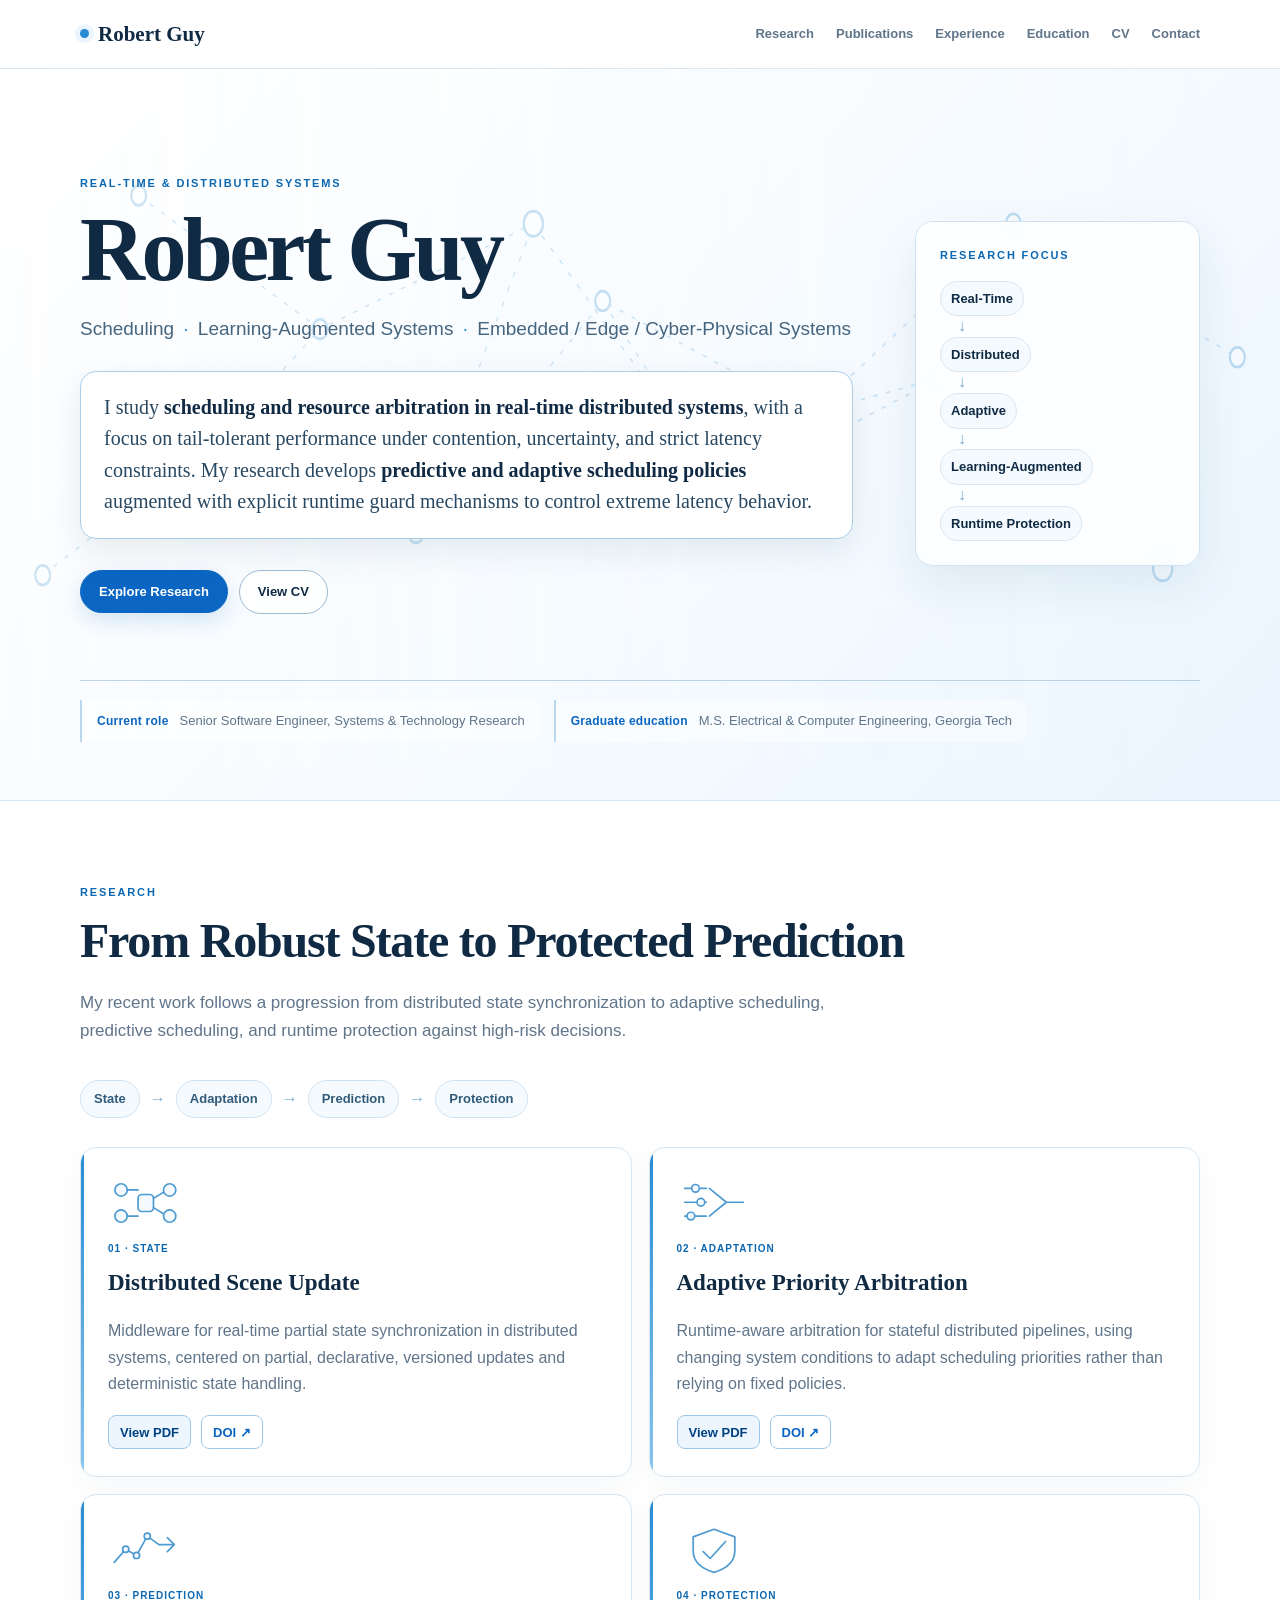
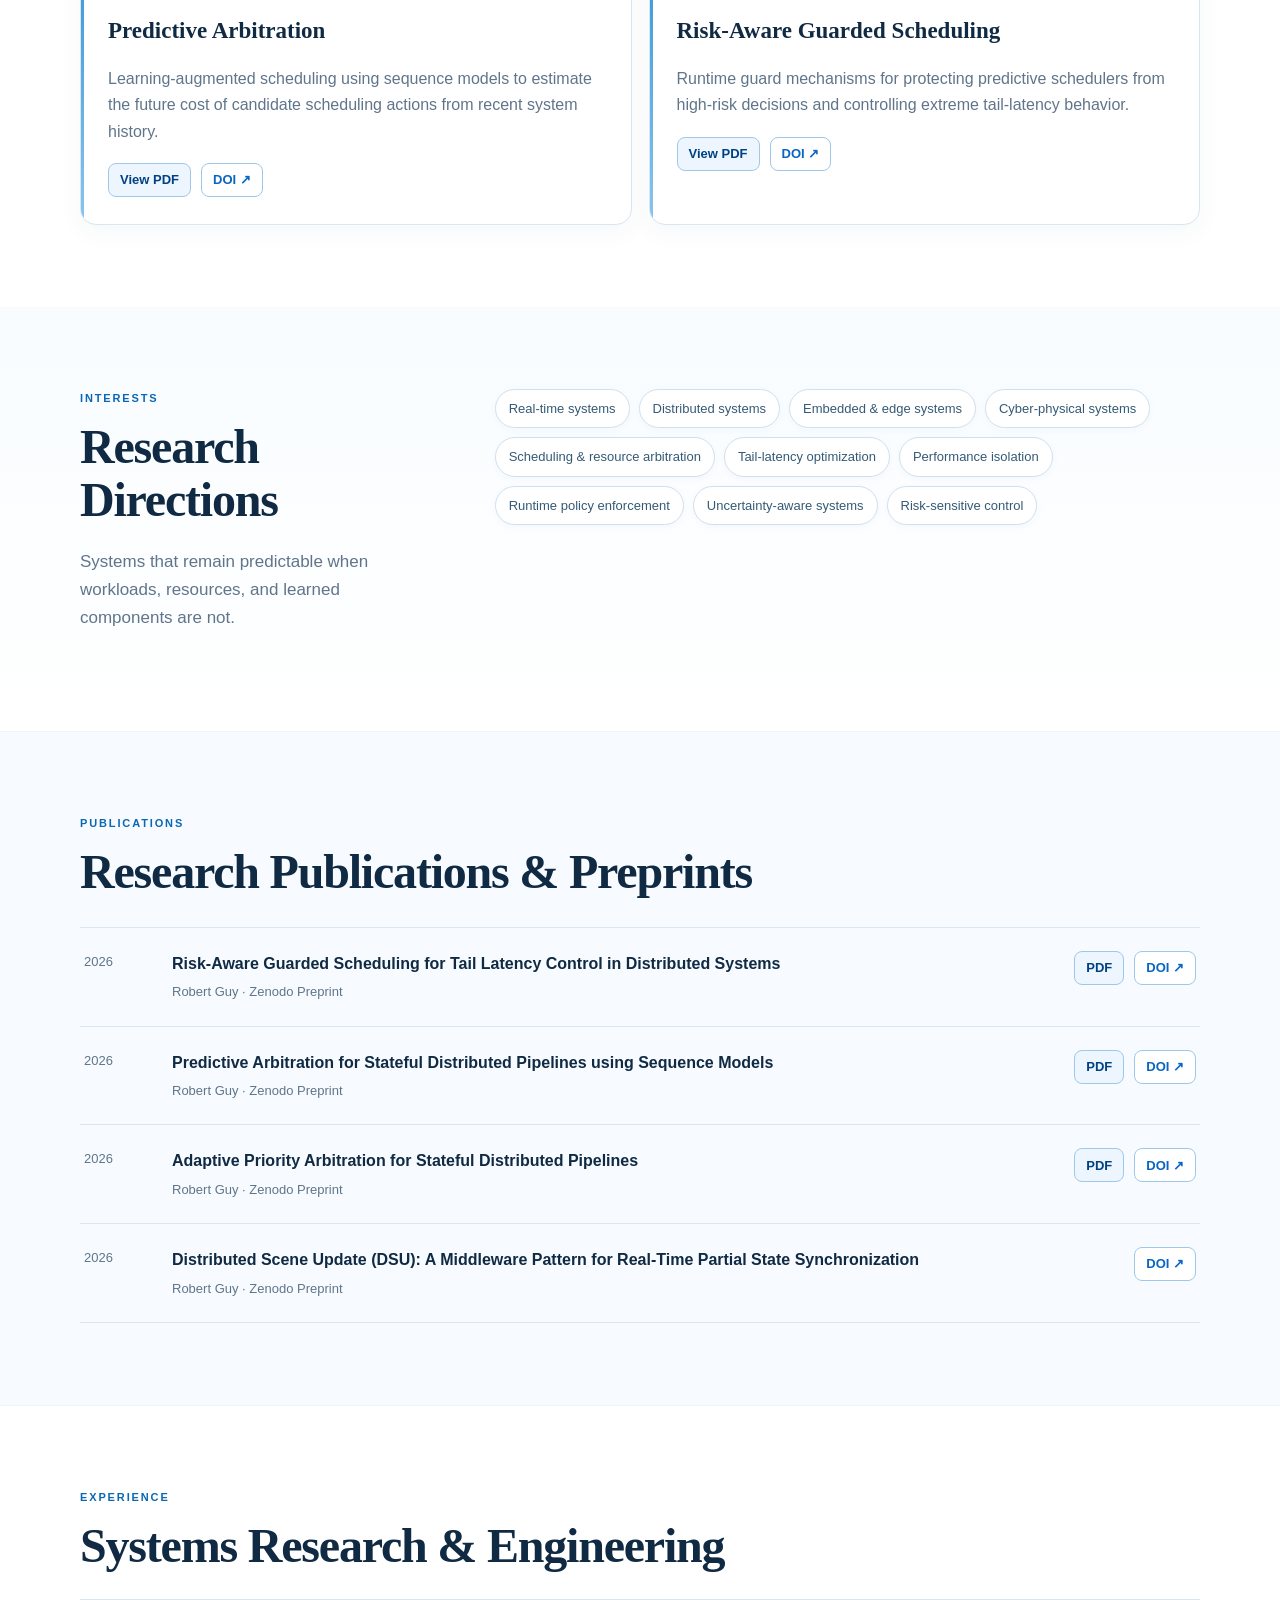
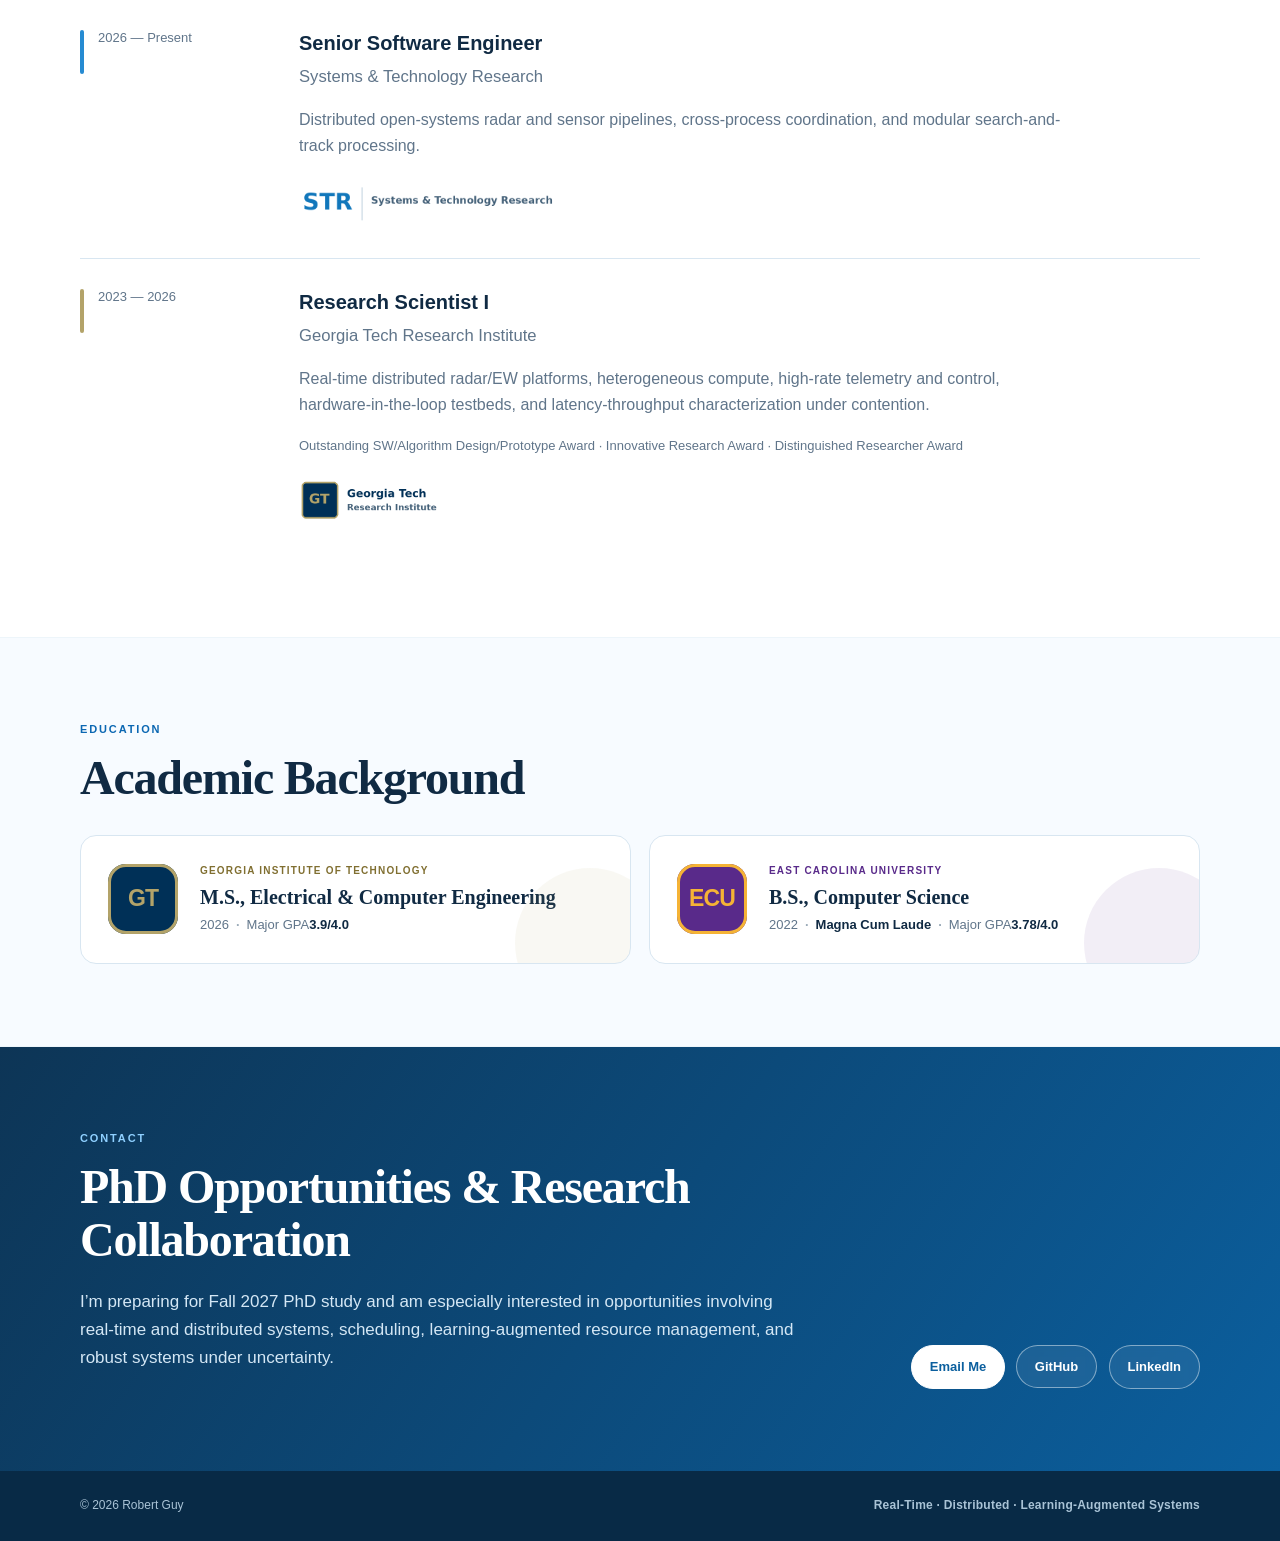
==== index.html @ f001523b "Portability changes." ====
<!DOCTYPE html>

<html lang="en">
<head>
<meta charset="utf-8"/>
<meta content="width=device-width, initial-scale=1" name="viewport"/>
<meta content="Robert Guy — research in real-time and distributed systems, scheduling, learning-augmented systems, and tail-latency control." name="description"/>
<meta content="#0b4f8a" name="theme-color"/>
<title>Robert Guy | Real-Time &amp; Distributed Systems</title>
<link href="styles.css?v=5" rel="stylesheet"/>
</head>
<body>
<header class="site-header">
<div class="wrap nav">
<a class="brand" href="#top"><span class="brand-dot"></span>Robert Guy</a>
<nav aria-label="Primary navigation">
<a href="#research">Research</a><a href="#publications">Publications</a><a href="#experience">Experience</a><a href="#education">Education</a><a href="Robert_Guy_CV.pdf">CV</a><a href="#contact">Contact</a>
</nav>
</div>
</header>
<main id="top">
<section class="hero-shell">
<div aria-hidden="true" class="hero-pattern">
<svg preserveaspectratio="none" viewbox="0 0 1200 520">
<g class="net-lines"><path d="M40 360 L210 260 L390 330 L565 165 L760 245 L950 110 L1160 205"></path><path d="M130 90 L300 185 L500 110 L680 300 L880 220 L1090 355"></path><path d="M210 260 L300 185 M390 330 L500 110 M565 165 L680 300 M760 245 L880 220 M950 110 L1090 355"></path></g>
<g class="net-nodes"><circle cx="40" cy="360" r="7"></circle><circle cx="130" cy="90" r="7"></circle><circle cx="210" cy="260" r="9"></circle><circle cx="300" cy="185" r="7"></circle><circle cx="390" cy="330" r="7"></circle><circle cx="500" cy="110" r="9"></circle><circle cx="565" cy="165" r="7"></circle><circle cx="680" cy="300" r="9"></circle><circle cx="760" cy="245" r="7"></circle><circle cx="880" cy="220" r="9"></circle><circle cx="950" cy="110" r="7"></circle><circle cx="1090" cy="355" r="9"></circle><circle cx="1160" cy="205" r="7"></circle></g>
</svg>
</div>
<section class="hero wrap">
<div class="hero-copy">
<p class="eyebrow">REAL-TIME &amp; DISTRIBUTED SYSTEMS</p>
<h1>Robert Guy</h1>
<p class="subtitle">Scheduling <i>·</i> Learning-Augmented Systems <i>·</i> Embedded / Edge / Cyber-Physical Systems</p>
<div class="hero-text-panel"><p class="lede">I study <strong>scheduling and resource arbitration in real-time distributed systems</strong>, with a focus on tail-tolerant performance under contention, uncertainty, and strict latency constraints. My research develops <strong>predictive and adaptive scheduling policies</strong> augmented with explicit runtime guard mechanisms to control extreme latency behavior.</p></div>
<div class="actions"><a class="button primary" href="#research">Explore Research</a><a class="button ghost" href="Robert_Guy_CV.pdf">View CV</a></div>
</div>
<aside aria-label="Research focus" class="focus-card">
<p class="mini-label">RESEARCH FOCUS</p>
<div class="focus-flow"><span>Real-Time</span><b>↓</b><span>Distributed</span><b>↓</b><span>Adaptive</span><b>↓</b><span>Learning-Augmented</span><b>↓</b><span>Runtime Protection</span></div>
</aside>
<div class="meta"><div class="meta-item"><span><b>Current role</b>Senior Software Engineer, Systems &amp; Technology Research</span></div><div class="meta-item"><span><b>Graduate education</b>M.S. Electrical &amp; Computer Engineering, Georgia Tech</span></div></div>
</section>
</section>
<section class="section research-section" id="research"><div class="wrap">
<p class="eyebrow">RESEARCH</p><h2>From Robust State to Protected Prediction</h2>
<p class="section-intro">My recent work follows a progression from distributed state synchronization to adaptive scheduling, predictive scheduling, and runtime protection against high-risk decisions.</p>
<div aria-label="Research trajectory" class="trajectory"><span tabindex="0" title="Robust distributed state synchronization">State</span><b>→</b><span tabindex="0" title="Runtime priorities respond to changing system conditions">Adaptation</span><b>→</b><span tabindex="0" title="Sequence models estimate future scheduling cost">Prediction</span><b>→</b><span tabindex="0" title="Runtime guards limit high-risk tail-latency failures">Protection</span></div>
<div class="grid research-grid">
<article class="card">
<div aria-hidden="true" class="research-icon"><svg viewbox="0 0 96 72"><circle cx="17" cy="19" r="8"></circle><circle cx="17" cy="53" r="8"></circle><rect height="22" rx="5" width="20" x="39" y="25"></rect><circle cx="80" cy="19" r="8"></circle><circle cx="80" cy="53" r="8"></circle><path d="M25 19h14M25 53h14M59 30l13-8M59 42l13 8"></path></svg></div>
<div class="num">01 · STATE</div><h3>Distributed Scene Update</h3><p>Middleware for real-time partial state synchronization in distributed systems, centered on partial, declarative, versioned updates and deterministic state handling.</p><div class="paper-links"><a class="paper-local" href="papers/Distributed_Scene_Update.pdf">View PDF</a><a href="https://doi.org/10.5281/zenodo.19010080">DOI ↗</a></div>
</article>
<article class="card">
<div aria-hidden="true" class="research-icon"><svg viewbox="0 0 96 72"><path d="M10 17h28M10 35h28M10 53h28"></path><circle cx="24" cy="17" r="5"></circle><circle cx="31" cy="35" r="5"></circle><circle cx="18" cy="53" r="5"></circle><path d="M42 17l22 18-22 18M64 35h22"></path></svg></div>
<div class="num">02 · ADAPTATION</div><h3>Adaptive Priority Arbitration</h3><p>Runtime-aware arbitration for stateful distributed pipelines, using changing system conditions to adapt scheduling priorities rather than relying on fixed policies.</p><div class="paper-links"><a class="paper-local" href="papers/Adaptive_Priority_Arbitration.pdf">View PDF</a><a href="https://doi.org/10.5281/zenodo.19026183">DOI ↗</a></div>
</article>
<article class="card">
<div aria-hidden="true" class="research-icon"><svg viewbox="0 0 96 72"><path d="M8 52l15-17 14 8 14-25 15 11"></path><circle cx="23" cy="35" r="4"></circle><circle cx="37" cy="43" r="4"></circle><circle cx="51" cy="18" r="4"></circle><path d="M67 29h18M77 20l9 9-9 9"></path></svg></div>
<div class="num">03 · PREDICTION</div><h3>Predictive Arbitration</h3><p>Learning-augmented scheduling using sequence models to estimate the future cost of candidate scheduling actions from recent system history.</p><div class="paper-links"><a class="paper-local" href="papers/Predictive_Arbitration.pdf">View PDF</a><a href="https://doi.org/10.5281/zenodo.19229146">DOI ↗</a></div>
</article>
<article class="card">
<div aria-hidden="true" class="research-icon"><svg viewbox="0 0 96 72"><path d="M48 9l27 10v18c0 15-10 23-27 28-17-5-27-13-27-28V19z"></path><path d="M34 38l9 9 20-22"></path></svg></div>
<div class="num">04 · PROTECTION</div><h3>Risk-Aware Guarded Scheduling</h3><p>Runtime guard mechanisms for protecting predictive schedulers from high-risk decisions and controlling extreme tail-latency behavior.</p><div class="paper-links"><a class="paper-local" href="papers/Risk_Aware_Guarded_Scheduling.pdf">View PDF</a><a href="https://doi.org/10.5281/zenodo.20030902">DOI ↗</a></div>
</article>
</div>
</div></section>
<section class="section interests"><div class="wrap split">
<div><p class="eyebrow">INTERESTS</p><h2>Research Directions</h2><p class="section-note">Systems that remain predictable when workloads, resources, and learned components are not.</p></div>
<div class="chips"><span tabindex="0" title="Timing-aware systems with explicit latency and deadline constraints">Real-time systems</span><span tabindex="0" title="Coordinated computation across networked components">Distributed systems</span><span tabindex="0" title="Computation close to sensors, devices, and constrained platforms">Embedded &amp; edge systems</span><span tabindex="0" title="Software interacting with sensing, control, and physical processes">Cyber-physical systems</span><span tabindex="0" title="Choosing what work runs, when, and with which resources">Scheduling &amp; resource arbitration</span><span tabindex="0" title="Controlling extreme latency, not only average performance">Tail-latency optimization</span><span tabindex="0" title="Protecting critical work when resources are contended">Performance isolation</span><span tabindex="0" title="Explicit runtime mechanisms that constrain policy behavior">Runtime policy enforcement</span><span tabindex="0" title="Scheduling that accounts for imperfect predictions and changing conditions">Uncertainty-aware systems</span><span tabindex="0" title="Decision-making that explicitly accounts for costly failure modes">Risk-sensitive control</span></div>
</div></section>
<section class="section publications-section" id="publications"><div class="wrap">
<p class="eyebrow">PUBLICATIONS</p><h2>Research Publications &amp; Preprints</h2>
<div class="pubs">
<div class="pub"><span>2026</span><div><strong>Risk-Aware Guarded Scheduling for Tail Latency Control in Distributed Systems</strong><p>Robert Guy · Zenodo Preprint</p></div><div class="pub-links"><a class="paper-local" href="papers/Risk_Aware_Guarded_Scheduling.pdf">PDF</a><a href="https://doi.org/10.5281/zenodo.20030902">DOI ↗</a></div></div>
<div class="pub"><span>2026</span><div><strong>Predictive Arbitration for Stateful Distributed Pipelines using Sequence Models</strong><p>Robert Guy · Zenodo Preprint</p></div><div class="pub-links"><a class="paper-local" href="papers/Predictive_Arbitration.pdf">PDF</a><a href="https://doi.org/10.5281/zenodo.19229146">DOI ↗</a></div></div>
<div class="pub"><span>2026</span><div><strong>Adaptive Priority Arbitration for Stateful Distributed Pipelines</strong><p>Robert Guy · Zenodo Preprint</p></div><div class="pub-links"><a class="paper-local" href="papers/Adaptive_Priority_Arbitration.pdf">PDF</a><a href="https://doi.org/10.5281/zenodo.19026183">DOI ↗</a></div></div>
<div class="pub"><span>2026</span><div><strong>Distributed Scene Update (DSU): A Middleware Pattern for Real-Time Partial State Synchronization</strong><p>Robert Guy · Zenodo Preprint</p></div><div class="pub-links"><a href="https://doi.org/10.5281/zenodo.19010080">DOI ↗</a></div></div>
</div></div></section>
<section class="section experience-section" id="experience"><div class="wrap">
<p class="eyebrow">EXPERIENCE</p><h2>Systems Research &amp; Engineering</h2>
<div class="timeline">
<article><div class="when">2026 — Present</div><div><h3>Senior Software Engineer <small>Systems &amp; Technology Research</small></h3><p>Distributed open-systems radar and sensor pipelines, cross-process coordination, and modular search-and-track processing.</p><div class="company-logo"><img src="assets/str-mark.png" alt="STR — Systems &amp; Technology Research"/></div></div></article>
<article class="gt-line"><div class="when">2023 — 2026</div><div><h3>Research Scientist I <small>Georgia Tech Research Institute</small></h3><p>Real-time distributed radar/EW platforms, heterogeneous compute, high-rate telemetry and control, hardware-in-the-loop testbeds, and latency-throughput characterization under contention.</p><p class="awards">Outstanding SW/Algorithm Design/Prototype Award · Innovative Research Award · Distinguished Researcher Award</p><div class="company-logo"><img src="assets/gtri-mark.png" alt="Georgia Tech Research Institute"/></div></div></article>
</div></div></section>
<section class="section education-section" id="education"><div class="wrap">
<p class="eyebrow">EDUCATION</p><h2>Academic Background</h2>
<div class="education-cards">
<article class="school-card gt"><div aria-hidden="true" class="school-mark">GT</div><div><p class="school-kicker">GEORGIA INSTITUTE OF TECHNOLOGY</p><h3>M.S., Electrical &amp; Computer Engineering</h3><div class="school-meta"><span>2026</span><span>Major GPA <strong>3.9/4.0</strong></span></div></div></article>
<article class="school-card ecu"><div aria-hidden="true" class="school-mark">ECU</div><div><p class="school-kicker">EAST CAROLINA UNIVERSITY</p><h3>B.S., Computer Science</h3><div class="school-meta"><span>2022</span><span><strong>Magna Cum Laude</strong></span><span>Major GPA <strong>3.78/4.0</strong></span></div></div></article>
</div>
</div></section>
<section class="section contact" id="contact"><div class="wrap contact-inner"><div><p class="eyebrow">CONTACT</p><h2>PhD Opportunities &amp; Research Collaboration</h2><p>I’m preparing for Fall 2027 PhD study and am especially interested in opportunities involving real-time and distributed systems, scheduling, learning-augmented resource management, and robust systems under uncertainty.</p></div><div class="actions"><a class="button primary" href="mailto:rob.guy96@gmail.com">Email Me</a><a class="button ghost" href="https://github.com/guyr18">GitHub</a><a class="button ghost" href="https://www.linkedin.com/in/guyr18">LinkedIn</a></div></div></section>
</main>
<footer><div class="wrap footer-inner"><span>© 2026 Robert Guy</span><span>Real-Time · Distributed · Learning-Augmented Systems</span></div></footer>
</body></html>
---- styles.css ----
:root{
  --navy:#102a43;--blue:#0b67b2;--blue2:#268bd2;--sky:#eaf5ff;--sky2:#f5faff;--ink:#17324d;--muted:#60758a;--line:#d8e6f1;--paper:#fff;--wash:#f7fbff;--gt:#b3a369;--gt-navy:#003057;--ecu:#592a8a;--ecu-gold:#f5b335;--max:1120px;
}
*{box-sizing:border-box}html{scroll-behavior:smooth}body{margin:0;font-family:Inter,ui-sans-serif,-apple-system,BlinkMacSystemFont,"Segoe UI",sans-serif;color:var(--ink);background:var(--paper);line-height:1.65}.wrap{width:min(calc(100% - 42px),var(--max));margin:auto}a{transition:.18s ease}.site-header{position:sticky;top:0;z-index:20;background:rgba(255,255,255,.9);border-bottom:1px solid rgba(216,230,241,.9);backdrop-filter:blur(14px)}.nav{min-height:68px;display:flex;align-items:center;justify-content:space-between;gap:24px}.brand{display:flex;align-items:center;gap:9px;font-family:Georgia,serif;font-size:21px;font-weight:700;color:var(--navy);text-decoration:none}.brand-dot{width:9px;height:9px;border-radius:50%;background:var(--blue2);box-shadow:0 0 0 5px var(--sky)}.nav nav{display:flex;gap:22px;align-items:center}.nav nav a{font-size:13px;font-weight:650;color:var(--muted);text-decoration:none}.nav nav a:hover{color:var(--blue)}
.hero-shell{position:relative;overflow:hidden;background:linear-gradient(135deg,#fff 0%,#f6fbff 54%,#eaf5ff 100%);border-bottom:1px solid var(--line)}.hero-pattern{position:absolute;inset:0;pointer-events:none;opacity:.62}.hero-pattern svg{width:100%;height:100%}.net-lines path{fill:none;stroke:#86bee8;stroke-width:1.2;stroke-dasharray:4 8}.net-nodes circle{fill:#fff;stroke:#70b0df;stroke-width:2}.hero{position:relative;display:grid;grid-template-columns:minmax(0,1fr) 285px;gap:62px;padding:105px 0 58px}.hero-copy{position:relative;z-index:2}.eyebrow,.mini-label{font-size:11px;letter-spacing:.17em;font-weight:850;color:var(--blue);margin:0 0 14px}.hero h1{font-family:Georgia,serif;font-size:clamp(58px,8vw,90px);line-height:.98;margin:0 0 19px;letter-spacing:-.04em;color:var(--navy)}.subtitle{font-size:19px;color:#46657f;margin:0 0 26px;font-weight:520}.subtitle i{font-style:normal;color:var(--blue2);padding:0 4px}.lede{font-family:Georgia,serif;font-size:21px;line-height:1.58;max-width:790px;margin:0;color:#284862}.actions{display:flex;gap:11px;flex-wrap:wrap;margin-top:31px}.button{display:inline-flex;align-items:center;justify-content:center;border:1px solid #9cb9d0;padding:10px 18px;border-radius:999px;text-decoration:none;color:var(--navy);font-weight:750;font-size:13px;background:rgba(255,255,255,.78)}.button:hover{transform:translateY(-1px);border-color:var(--blue);color:var(--blue)}.button.primary{background:var(--blue);border-color:var(--blue);color:#fff;box-shadow:0 8px 22px rgba(11,103,178,.16)}.button.primary:hover{background:#095a9b;color:#fff}.button.ghost{backdrop-filter:blur(5px)}.focus-card{align-self:center;background:rgba(255,255,255,.82);border:1px solid #cfe2f1;border-radius:18px;padding:24px;box-shadow:0 18px 50px rgba(25,76,112,.09);backdrop-filter:blur(8px)}.focus-card .mini-label{margin-bottom:16px}.focus-flow{display:flex;flex-direction:column;align-items:flex-start}.focus-flow span{font-size:13px;font-weight:760;color:var(--navy);background:var(--sky2);border:1px solid var(--line);border-radius:999px;padding:6px 10px}.focus-flow b{font-weight:400;color:#6da8d4;margin:0 0 0 18px;line-height:1.3}.meta{grid-column:1/-1;border-top:1px solid rgba(156,185,208,.6);margin-top:5px;padding-top:19px;display:flex;gap:32px;flex-wrap:wrap;color:var(--muted);font-size:13px}.meta b{color:var(--blue);margin-right:5px}
.section{padding:82px 0}.research-section{background:#fff}.publications-section,.education-section{background:var(--wash);border-top:1px solid #edf5fa;border-bottom:1px solid #edf5fa}.interests{background:linear-gradient(180deg,#f8fcff,#fff)}h2{font-family:Georgia,serif;font-size:clamp(34px,5vw,48px);line-height:1.1;margin:0 0 21px;letter-spacing:-.025em;color:var(--navy)}.section-intro,.section-note{max-width:770px;color:var(--muted);font-size:17px}.trajectory{margin:35px 0 29px;display:flex;align-items:center;gap:10px;flex-wrap:wrap;font-weight:800}.trajectory span{padding:7px 13px;background:var(--sky2);border:1px solid #cfe4f3;border-radius:999px;color:#315b7a;font-size:13px}.trajectory b{color:#77abd0}.grid{display:grid;grid-template-columns:repeat(2,1fr);gap:17px}.card{position:relative;overflow:hidden;background:#fff;border:1px solid var(--line);padding:27px;border-radius:16px;box-shadow:0 7px 25px rgba(25,76,112,.045)}.card:before{content:"";position:absolute;left:0;top:0;bottom:0;width:3px;background:linear-gradient(var(--blue2),#89c5ef)}.card:hover{border-color:#b7d5ea;box-shadow:0 12px 30px rgba(25,76,112,.08);transform:translateY(-2px)}.research-icon{width:74px;height:56px;margin-bottom:10px}.research-icon svg{width:100%;height:100%;fill:none;stroke:#4e9bd2;stroke-width:2.2;stroke-linecap:round;stroke-linejoin:round}.research-icon svg circle,.research-icon svg rect{fill:#f4faff}.num{font-size:10px;letter-spacing:.1em;font-weight:850;color:var(--blue)}.card h3{font-family:Georgia,serif;font-size:23px;color:var(--navy);margin:7px 0 9px}.card p{color:var(--muted);margin-bottom:18px}.card a,.pub a{color:var(--blue);font-weight:800;text-decoration:none;font-size:13px}.card a:hover,.pub a:hover{text-decoration:underline}.split{display:grid;grid-template-columns:1fr 2fr;gap:62px}.chips{display:flex;flex-wrap:wrap;gap:9px;align-content:start}.chips span{background:#fff;border:1px solid #cfe1ee;border-radius:999px;padding:8px 13px;font-size:13px;color:#355a75;box-shadow:0 2px 8px rgba(25,76,112,.03)}
.pubs{border-top:1px solid var(--line);margin-top:28px}.pub{display:grid;grid-template-columns:65px 1fr auto;gap:23px;padding:23px 4px;border-bottom:1px solid var(--line);align-items:start}.pub:hover{background:rgba(234,245,255,.55)}.pub>span,.pub p{color:var(--muted);font-size:13px}.pub strong{color:var(--navy)}.pub p{margin:4px 0 0}.timeline{margin-top:26px}.timeline article{position:relative;display:grid;grid-template-columns:170px 1fr;gap:31px;padding:27px 0 27px 18px;border-top:1px solid var(--line)}.timeline article:before{content:"";position:absolute;left:0;top:30px;width:4px;height:44px;border-radius:4px;background:var(--blue2)}.timeline article.gt-line:before{background:var(--gt)}.when{color:var(--muted);font-size:13px}.timeline h3{margin:0;color:var(--navy);font-size:20px}.timeline small{display:block;color:var(--muted);font-weight:500;margin-top:3px}.timeline p{color:var(--muted);max-width:770px}.awards{font-size:13px}
.education-cards{display:grid;grid-template-columns:1fr 1fr;gap:18px;margin-top:30px}.school-card{position:relative;display:flex;align-items:center;gap:22px;padding:27px;background:#fff;border:1px solid var(--line);border-radius:16px;overflow:hidden}.school-card:after{content:"";position:absolute;right:-35px;bottom:-55px;width:150px;height:150px;border-radius:50%;opacity:.08}.school-card.gt:after{background:var(--gt)}.school-card.ecu:after{background:var(--ecu)}.school-mark{position:relative;z-index:1;display:grid;place-items:center;flex:0 0 70px;height:70px;border-radius:18px;font-weight:900;letter-spacing:-.04em;font-size:23px}.gt .school-mark{background:var(--gt-navy);color:var(--gt);box-shadow:inset 0 0 0 3px var(--gt)}.ecu .school-mark{background:var(--ecu);color:var(--ecu-gold);box-shadow:inset 0 0 0 3px var(--ecu-gold)}.school-kicker{font-size:10px;letter-spacing:.12em;font-weight:850;margin:0 0 6px}.gt .school-kicker{color:#806f31}.ecu .school-kicker{color:var(--ecu)}.school-card h3{font-family:Georgia,serif;color:var(--navy);font-size:20px;line-height:1.25;margin:0 0 4px}.school-card span{color:var(--muted);font-size:13px}.school-note{color:#8293a2;font-size:12px;margin:15px 0 0}.contact{background:linear-gradient(125deg,#0d3556,#0b5f9e);color:#fff}.contact-inner{display:grid;grid-template-columns:1fr auto;align-items:end;gap:50px}.contact .eyebrow{color:#8fd0ff}.contact h2{color:#fff}.contact p:not(.eyebrow){font-size:17px;color:#d4e7f5;max-width:720px}.contact .actions{margin:0}.contact .button.ghost{color:#fff;border-color:rgba(255,255,255,.45);background:rgba(255,255,255,.07)}.contact .button.primary{background:#fff;color:#0b5f9e;border-color:#fff;box-shadow:none}.contact .button:hover{transform:translateY(-1px)}footer{background:#082a46;color:#a9c3d6;padding:25px 0;font-size:12px}.footer-inner{display:flex;justify-content:space-between;gap:20px;flex-wrap:wrap}
@media(max-width:900px){.hero{grid-template-columns:1fr}.focus-card{display:none}.education-cards{grid-template-columns:1fr}.contact-inner{grid-template-columns:1fr}.contact .actions{margin-top:4px}}
@media(max-width:760px){.wrap{width:min(calc(100% - 30px),var(--max))}.nav nav a:nth-child(2),.nav nav a:nth-child(3),.nav nav a:nth-child(4){display:none}.nav nav{gap:13px}.hero{padding:76px 0 42px;gap:30px}.hero h1{font-size:55px}.subtitle{font-size:16px}.lede{font-size:18px}.section{padding:62px 0}.grid,.split{grid-template-columns:1fr}.split{gap:24px}.pub{grid-template-columns:1fr;gap:7px}.pub>span{margin-bottom:0}.timeline article{grid-template-columns:1fr;gap:7px;padding-left:15px}.school-card{padding:21px;gap:16px}.school-mark{flex-basis:58px;height:58px;border-radius:14px;font-size:18px}.school-card h3{font-size:18px}.footer-inner{display:block}.footer-inner span{display:block;margin:3px 0}}
@media(prefers-reduced-motion:reduce){html{scroll-behavior:auto}*{transition:none!important}}

/* v3 interaction + readability refinements */
:root{--linkedin:#0a66c2;--linkedin-dark:#004182}
.hero-copy{max-width:820px}.hero-text-panel{position:relative;max-width:820px;padding:20px 23px;border:1px solid rgba(160,199,227,.7);border-radius:16px;background:rgba(255,255,255,.82);box-shadow:0 12px 35px rgba(23,50,77,.07);backdrop-filter:blur(8px)}.hero-text-panel .lede{font-size:20px}.hero-text-panel strong{color:var(--navy);font-weight:800}.hero-pattern{opacity:.42}.hero-pattern:after{content:"";position:absolute;inset:0;background:linear-gradient(90deg,rgba(255,255,255,.22),rgba(255,255,255,.05) 65%,transparent)}
.meta{gap:14px}.meta-item{display:flex;align-items:center;gap:10px;padding:9px 13px;border-left:2px solid #b9d8ee;background:rgba(255,255,255,.42);border-radius:0 10px 10px 0}.meta-item b{display:block;font-size:10px;letter-spacing:.1em;text-transform:uppercase}.meta-icon{display:grid;place-items:center;width:28px;height:28px;border-radius:50%;background:#e7f3fc;color:var(--linkedin);font-size:10px;font-weight:900}.meta-item:hover{background:rgba(255,255,255,.68)}
.trajectory span,.chips span{position:relative;cursor:help;transition:transform .18s ease,background .18s ease,color .18s ease,border-color .18s ease,box-shadow .18s ease}.trajectory span:hover,.trajectory span:focus-visible{background:var(--linkedin);color:#fff;border-color:var(--linkedin);transform:translateY(-2px);box-shadow:0 7px 18px rgba(10,102,194,.2);outline:none}.chips span:hover,.chips span:focus-visible{background:#e9f4ff;border-color:#8ec0e9;color:var(--linkedin-dark);transform:translateY(-2px);box-shadow:0 7px 18px rgba(10,102,194,.09);outline:none}.trajectory span:after,.chips span:after{content:attr(data-tip);position:absolute;left:50%;bottom:calc(100% + 10px);z-index:30;width:max-content;max-width:280px;transform:translate(-50%,6px);padding:8px 10px;border-radius:8px;background:#0d3556;color:#fff;font-size:11px;font-weight:600;line-height:1.35;letter-spacing:0;opacity:0;pointer-events:none;box-shadow:0 8px 24px rgba(8,42,70,.2);transition:.16s ease}.trajectory span:hover:after,.trajectory span:focus-visible:after,.chips span:hover:after,.chips span:focus-visible:after{opacity:1;transform:translate(-50%,0)}
.card,.school-card,.pub,.org-mark,.button{transition:transform .18s ease,box-shadow .18s ease,border-color .18s ease,background .18s ease,color .18s ease}.card:hover{border-color:#8fc2e8;box-shadow:0 15px 34px rgba(10,102,194,.11);transform:translateY(-4px)}.card:hover .research-icon svg{stroke:var(--linkedin)}.card a:hover,.pub a:hover{color:var(--linkedin-dark);text-decoration:none}.card a:hover span{display:inline-block;transform:translateX(3px)}
.org-mark{width:max-content;display:flex;align-items:center;gap:10px;margin-top:15px;padding:9px 12px;border:1px solid var(--line);border-radius:10px;text-decoration:none;background:#fff}.org-mark strong{font-size:18px;letter-spacing:-.04em}.org-mark span{font-size:10px;line-height:1.15;font-weight:700;color:var(--muted)}.org-mark:hover{transform:translateY(-2px);box-shadow:0 8px 20px rgba(23,50,77,.08)}.str-mark strong{color:#1c78b5}.str-mark:hover{border-color:#8ec0e9}.gtri-mark strong{display:grid;place-items:center;width:34px;height:34px;background:#003057;color:#b3a369;border-radius:6px}.gtri-mark span b{color:#003057}.gtri-mark:hover{border-color:#b3a369}
.school-card:hover{transform:translateY(-3px);box-shadow:0 12px 28px rgba(23,50,77,.08)}.school-card.gt:hover{border-color:#c8b86e}.school-card.ecu:hover{border-color:#a987c8}.school-card span strong{color:var(--navy)}
.contact .button{position:relative;overflow:hidden}.contact .button:hover{transform:translateY(-3px);box-shadow:0 9px 22px rgba(0,0,0,.18)}.contact .button.primary:hover{background:#e9f4ff;color:var(--linkedin-dark);border-color:#e9f4ff}.contact .button.ghost:hover{background:#fff;color:var(--linkedin-dark);border-color:#fff}.nav nav a:hover{color:var(--linkedin)}
.button.primary{background:var(--linkedin);border-color:var(--linkedin)}.button.primary:hover{background:var(--linkedin-dark);border-color:var(--linkedin-dark)}
@media(max-width:760px){.hero-text-panel{padding:17px}.hero-text-panel .lede{font-size:17px}.trajectory span:after,.chips span:after{display:none}.meta-item{width:100%}.org-mark{max-width:100%}}

/* v4 polish: title case, clearer affordances, local paper PDFs, static organization marks */
.meta-item{padding:10px 15px}.meta-icon{display:none}.meta-item b{text-transform:none;font-size:12px;letter-spacing:.02em;color:var(--linkedin);margin-right:7px}.meta-item span{display:flex;align-items:baseline;gap:4px;flex-wrap:wrap}
.trajectory span,.chips span{cursor:default}.trajectory span:hover,.trajectory span:focus-visible{cursor:help}.chips span:hover,.chips span:focus-visible{cursor:help}
/* Native browser title tooltips are used in v4 for consistent Chrome/Firefox behavior. */
.trajectory span:after,.chips span:after{display:none!important}
.company-logo{display:flex;align-items:center;gap:12px;width:max-content;max-width:100%;margin-top:18px;padding:2px 0;user-select:none}.logo-caption{font-size:11px;font-weight:750;letter-spacing:.02em;color:#566d81}.str-symbol{font-size:28px;font-weight:950;letter-spacing:-.08em;color:#1177bb;line-height:1}.str-logo .logo-caption{padding-left:11px;border-left:1px solid #cbd9e4}.gt-symbol{display:grid;place-items:center;width:45px;height:45px;border-radius:7px;background:#003057;color:#b3a369;font-family:Georgia,serif;font-weight:900;font-size:20px;box-shadow:inset 0 0 0 2px #b3a369}.gtri-words{display:flex;flex-direction:column;line-height:1.05;color:#003057}.gtri-words b{font-family:Georgia,serif;font-size:15px}.gtri-words span{font-size:12px;font-weight:700;margin-top:4px}.paper-links,.pub-links{display:flex;gap:10px;align-items:center;flex-wrap:wrap}.paper-links a,.pub-links a{display:inline-flex;align-items:center;padding:6px 10px;border:1px solid #b9d7ed;border-radius:8px;background:#fff;text-decoration:none!important}.paper-links a:hover,.pub-links a:hover{background:#e9f4ff;border-color:var(--linkedin);color:var(--linkedin-dark);transform:translateY(-1px)}.paper-links .paper-local,.pub-links .paper-local{background:#edf6ff;color:var(--linkedin-dark);border-color:#9fc8e8}.pub{grid-template-columns:65px 1fr auto}.pub-links{justify-content:flex-end}.contact h2{text-transform:none}.footer-inner span:last-child{font-weight:650;letter-spacing:.02em}
@media(max-width:760px){.pub{grid-template-columns:1fr}.pub-links{justify-content:flex-start}.company-logo{margin-top:14px}}

/* v5 cross-browser consistency */
.hero-text-panel{
  background:#ffffff;
  border:1px solid #a9cde8;
  box-shadow:0 12px 35px rgba(23,50,77,.09);
  -webkit-backdrop-filter:none;
  backdrop-filter:none;
}
.paper-links a,.pub-links a{
  -webkit-appearance:none;
  appearance:none;
  box-sizing:border-box;
  min-height:34px;
  padding:6px 11px !important;
  border:1px solid #9fc8e8 !important;
  border-radius:8px !important;
  background:#fff !important;
  color:#0a66c2 !important;
  text-decoration:none !important;
  font:700 13px/1.2 Inter,ui-sans-serif,-apple-system,BlinkMacSystemFont,"Segoe UI",sans-serif !important;
  white-space:nowrap;
}
.paper-links a.paper-local,.pub-links a.paper-local{background:#edf6ff !important;color:#004182 !important}
.paper-links a:hover,.pub-links a:hover{background:#dceeff !important;border-color:#0a66c2 !important;transform:translateY(-1px)}
.company-logo{height:54px;margin-top:18px;display:flex;align-items:center}
.company-logo img{display:block;width:auto;height:48px;max-width:360px;object-fit:contain;object-position:left center}
.school-meta{display:flex;gap:0;align-items:center;flex-wrap:wrap;color:var(--muted);font-size:13px}
.school-meta span{display:inline-flex;align-items:center;white-space:nowrap}
.school-meta span+span:before{content:"·";padding:0 7px;color:#9aaab8;font-weight:700}
.school-meta strong{color:var(--navy)}
@media(max-width:760px){.company-logo img{max-width:280px;height:44px}.school-meta{row-gap:2px}}
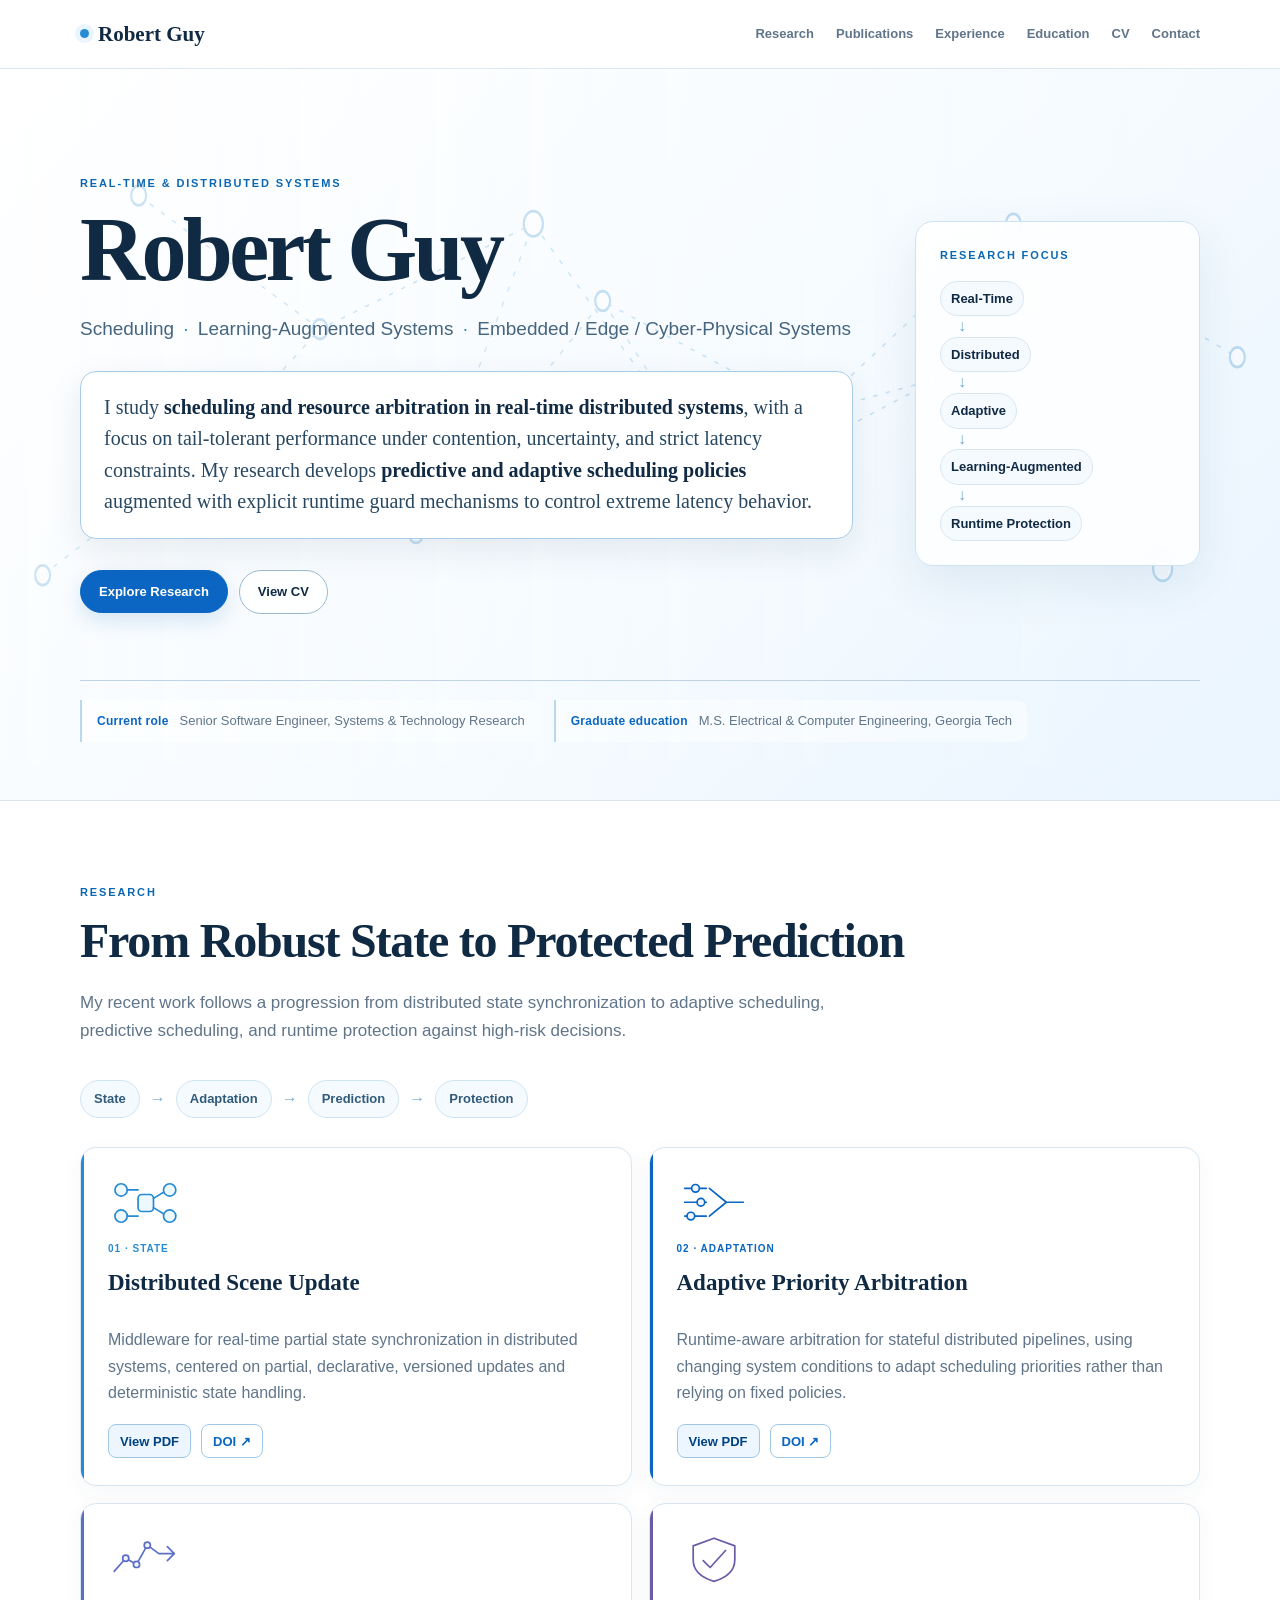
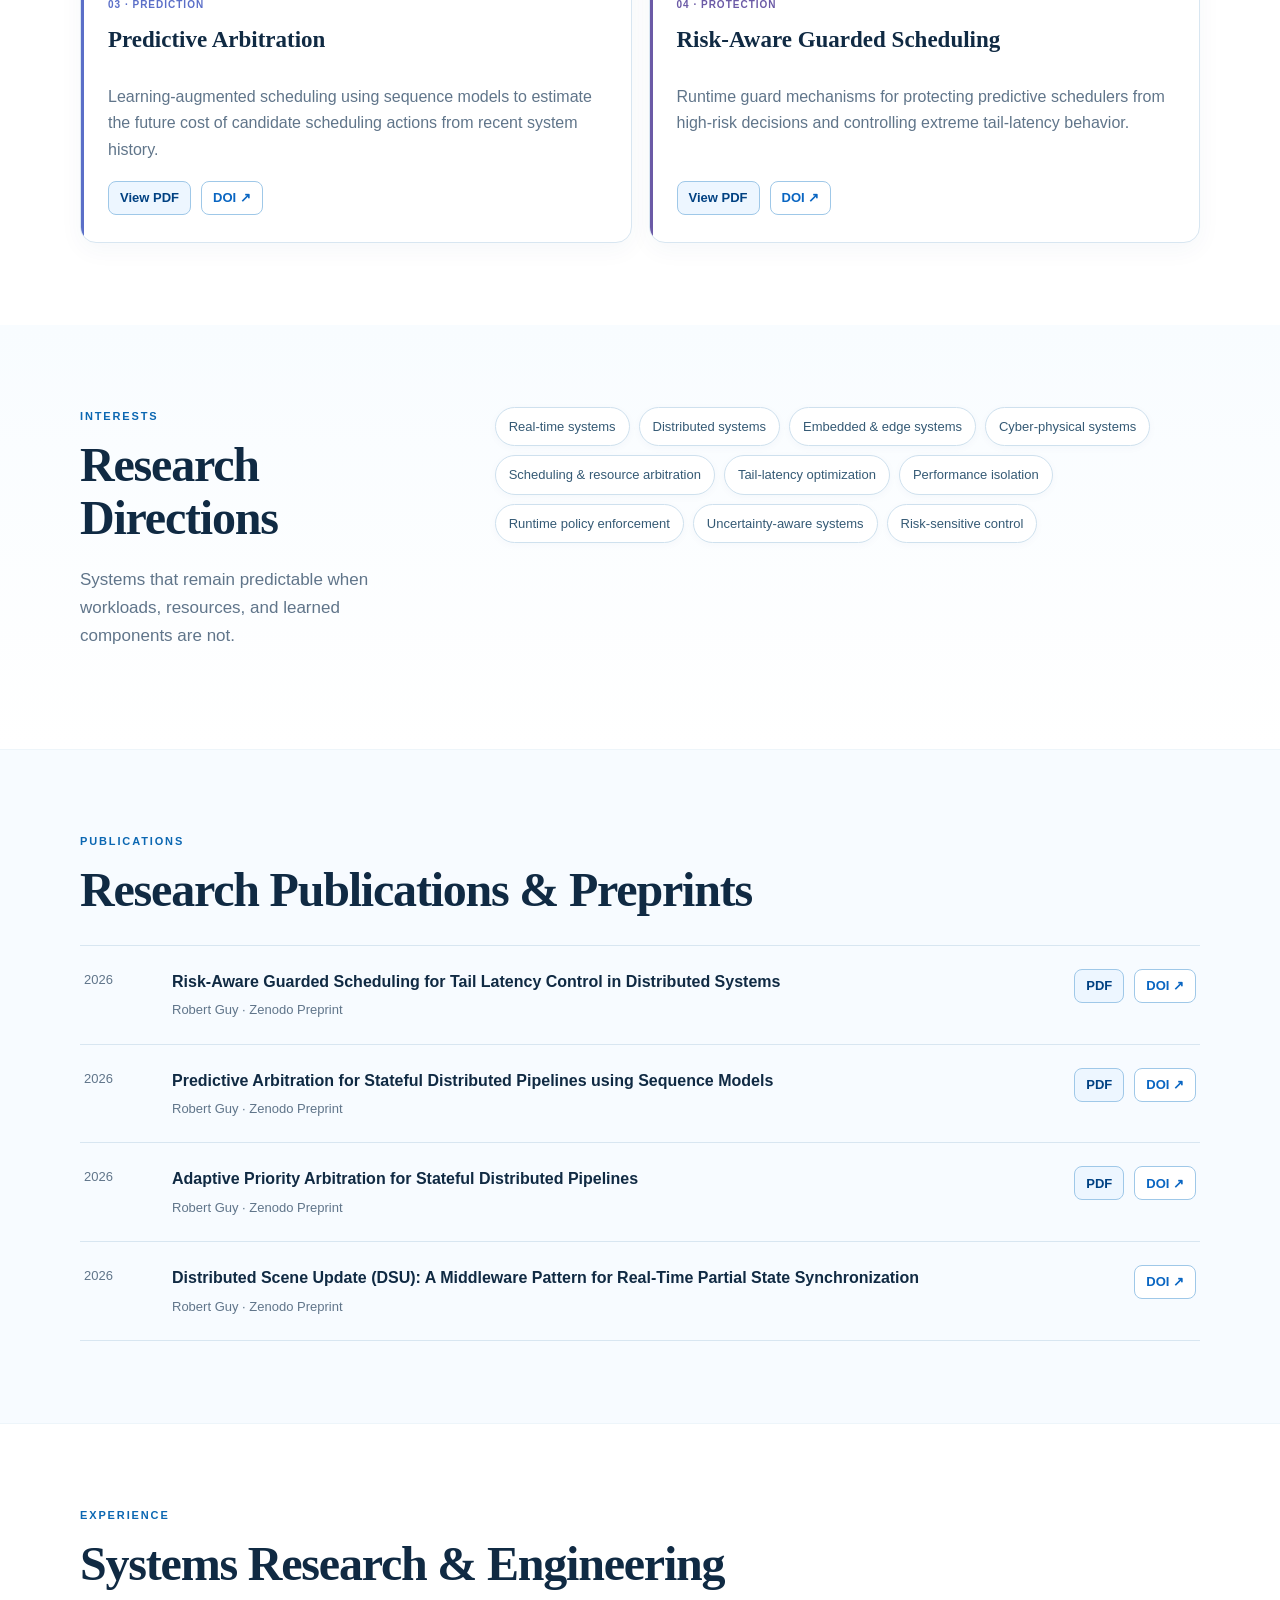
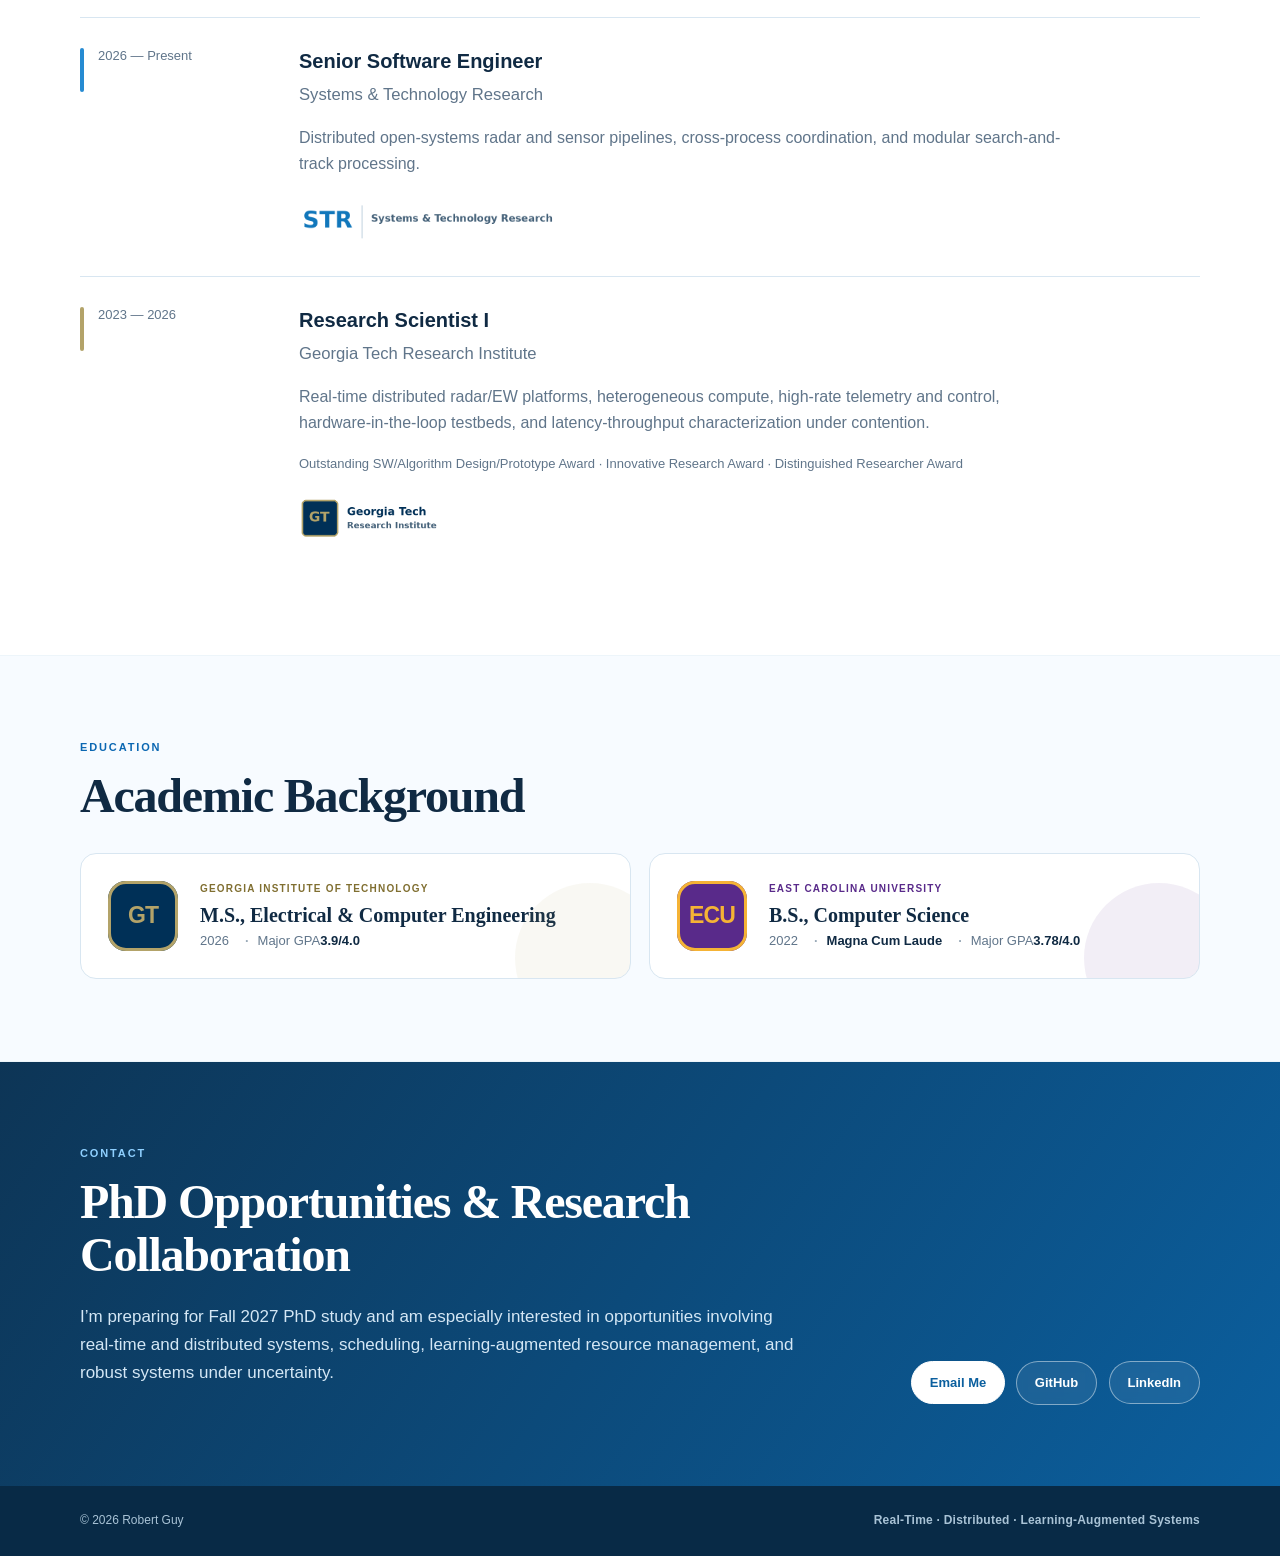
==== commit 8d458303: "More refinements." ====
--- a/index.html
+++ b/index.html
@@ -7,7 +7,7 @@
 <meta content="Robert Guy — research in real-time and distributed systems, scheduling, learning-augmented systems, and tail-latency control." name="description"/>
 <meta content="#0b4f8a" name="theme-color"/>
 <title>Robert Guy | Real-Time &amp; Distributed Systems</title>
-<link href="styles.css?v=5" rel="stylesheet"/>
+<link href="styles.css?v=6" rel="stylesheet"/>
 </head>
 <body>
 <header class="site-header">
@@ -46,19 +46,19 @@
 <p class="section-intro">My recent work follows a progression from distributed state synchronization to adaptive scheduling, predictive scheduling, and runtime protection against high-risk decisions.</p>
 <div aria-label="Research trajectory" class="trajectory"><span tabindex="0" title="Robust distributed state synchronization">State</span><b>→</b><span tabindex="0" title="Runtime priorities respond to changing system conditions">Adaptation</span><b>→</b><span tabindex="0" title="Sequence models estimate future scheduling cost">Prediction</span><b>→</b><span tabindex="0" title="Runtime guards limit high-risk tail-latency failures">Protection</span></div>
 <div class="grid research-grid">
-<article class="card">
+<article class="card project-state">
 <div aria-hidden="true" class="research-icon"><svg viewbox="0 0 96 72"><circle cx="17" cy="19" r="8"></circle><circle cx="17" cy="53" r="8"></circle><rect height="22" rx="5" width="20" x="39" y="25"></rect><circle cx="80" cy="19" r="8"></circle><circle cx="80" cy="53" r="8"></circle><path d="M25 19h14M25 53h14M59 30l13-8M59 42l13 8"></path></svg></div>
 <div class="num">01 · STATE</div><h3>Distributed Scene Update</h3><p>Middleware for real-time partial state synchronization in distributed systems, centered on partial, declarative, versioned updates and deterministic state handling.</p><div class="paper-links"><a class="paper-local" href="papers/Distributed_Scene_Update.pdf">View PDF</a><a href="https://doi.org/10.5281/zenodo.19010080">DOI ↗</a></div>
 </article>
-<article class="card">
+<article class="card project-adaptation">
 <div aria-hidden="true" class="research-icon"><svg viewbox="0 0 96 72"><path d="M10 17h28M10 35h28M10 53h28"></path><circle cx="24" cy="17" r="5"></circle><circle cx="31" cy="35" r="5"></circle><circle cx="18" cy="53" r="5"></circle><path d="M42 17l22 18-22 18M64 35h22"></path></svg></div>
 <div class="num">02 · ADAPTATION</div><h3>Adaptive Priority Arbitration</h3><p>Runtime-aware arbitration for stateful distributed pipelines, using changing system conditions to adapt scheduling priorities rather than relying on fixed policies.</p><div class="paper-links"><a class="paper-local" href="papers/Adaptive_Priority_Arbitration.pdf">View PDF</a><a href="https://doi.org/10.5281/zenodo.19026183">DOI ↗</a></div>
 </article>
-<article class="card">
+<article class="card project-prediction">
 <div aria-hidden="true" class="research-icon"><svg viewbox="0 0 96 72"><path d="M8 52l15-17 14 8 14-25 15 11"></path><circle cx="23" cy="35" r="4"></circle><circle cx="37" cy="43" r="4"></circle><circle cx="51" cy="18" r="4"></circle><path d="M67 29h18M77 20l9 9-9 9"></path></svg></div>
 <div class="num">03 · PREDICTION</div><h3>Predictive Arbitration</h3><p>Learning-augmented scheduling using sequence models to estimate the future cost of candidate scheduling actions from recent system history.</p><div class="paper-links"><a class="paper-local" href="papers/Predictive_Arbitration.pdf">View PDF</a><a href="https://doi.org/10.5281/zenodo.19229146">DOI ↗</a></div>
 </article>
-<article class="card">
+<article class="card project-protection">
 <div aria-hidden="true" class="research-icon"><svg viewbox="0 0 96 72"><path d="M48 9l27 10v18c0 15-10 23-27 28-17-5-27-13-27-28V19z"></path><path d="M34 38l9 9 20-22"></path></svg></div>
 <div class="num">04 · PROTECTION</div><h3>Risk-Aware Guarded Scheduling</h3><p>Runtime guard mechanisms for protecting predictive schedulers from high-risk decisions and controlling extreme tail-latency behavior.</p><div class="paper-links"><a class="paper-local" href="papers/Risk_Aware_Guarded_Scheduling.pdf">View PDF</a><a href="https://doi.org/10.5281/zenodo.20030902">DOI ↗</a></div>
 </article>
--- a/styles.css
+++ b/styles.css
@@ -61,3 +61,50 @@
 .school-meta span+span:before{content:"·";padding:0 7px;color:#9aaab8;font-weight:700}
 .school-meta strong{color:var(--navy)}
 @media(max-width:760px){.company-logo img{max-width:280px;height:44px}.school-meta{row-gap:2px}}
+
+/* v6: deterministic card layout, education metadata spacing, project color identities */
+.grid > .card{
+  display:flex;
+  flex-direction:column;
+  min-height:300px;
+}
+.grid > .card > p{margin-bottom:18px}
+.grid > .card > .paper-links{margin-top:auto}
+.paper-links{
+  display:flex !important;
+  align-items:center !important;
+  gap:10px !important;
+  min-height:34px;
+}
+.paper-links a{
+  display:inline-flex !important;
+  align-items:center !important;
+  justify-content:center !important;
+  margin:0 !important;
+}
+.school-meta{
+  display:flex;
+  align-items:baseline;
+  column-gap:9px;
+  row-gap:4px;
+  line-height:1.45;
+}
+.school-meta span{display:inline-flex;align-items:baseline;white-space:nowrap}
+.school-meta span+span:before{content:"·";padding-right:9px;color:#9aaab8;font-weight:700}
+.school-meta strong{margin-left:4px}
+.school-meta span > strong:only-child{margin-left:0}
+
+/* Each project gets a restrained accent while preserving the site's blue identity. */
+.project-state{--project:#268bd2;--project-soft:#eef8ff}
+.project-adaptation{--project:#0a66c2;--project-soft:#eef5ff}
+.project-prediction{--project:#5b6fc8;--project-soft:#f3f3ff}
+.project-protection{--project:#6b5aa6;--project-soft:#f6f2ff}
+.grid > .card:before{background:var(--project,#268bd2)}
+.grid > .card .num{color:var(--project,#0a66c2)}
+.grid > .card .research-icon svg{stroke:var(--project,#4e9bd2)}
+.grid > .card .research-icon svg circle,
+.grid > .card .research-icon svg rect{fill:var(--project-soft,#f4faff)}
+.grid > .card:hover{border-color:color-mix(in srgb,var(--project,#268bd2) 38%,#d8e6f1);box-shadow:0 12px 30px rgba(25,76,112,.09)}
+@supports not (color:color-mix(in srgb, red, blue)){
+  .grid > .card:hover{border-color:#b7d5ea}
+}
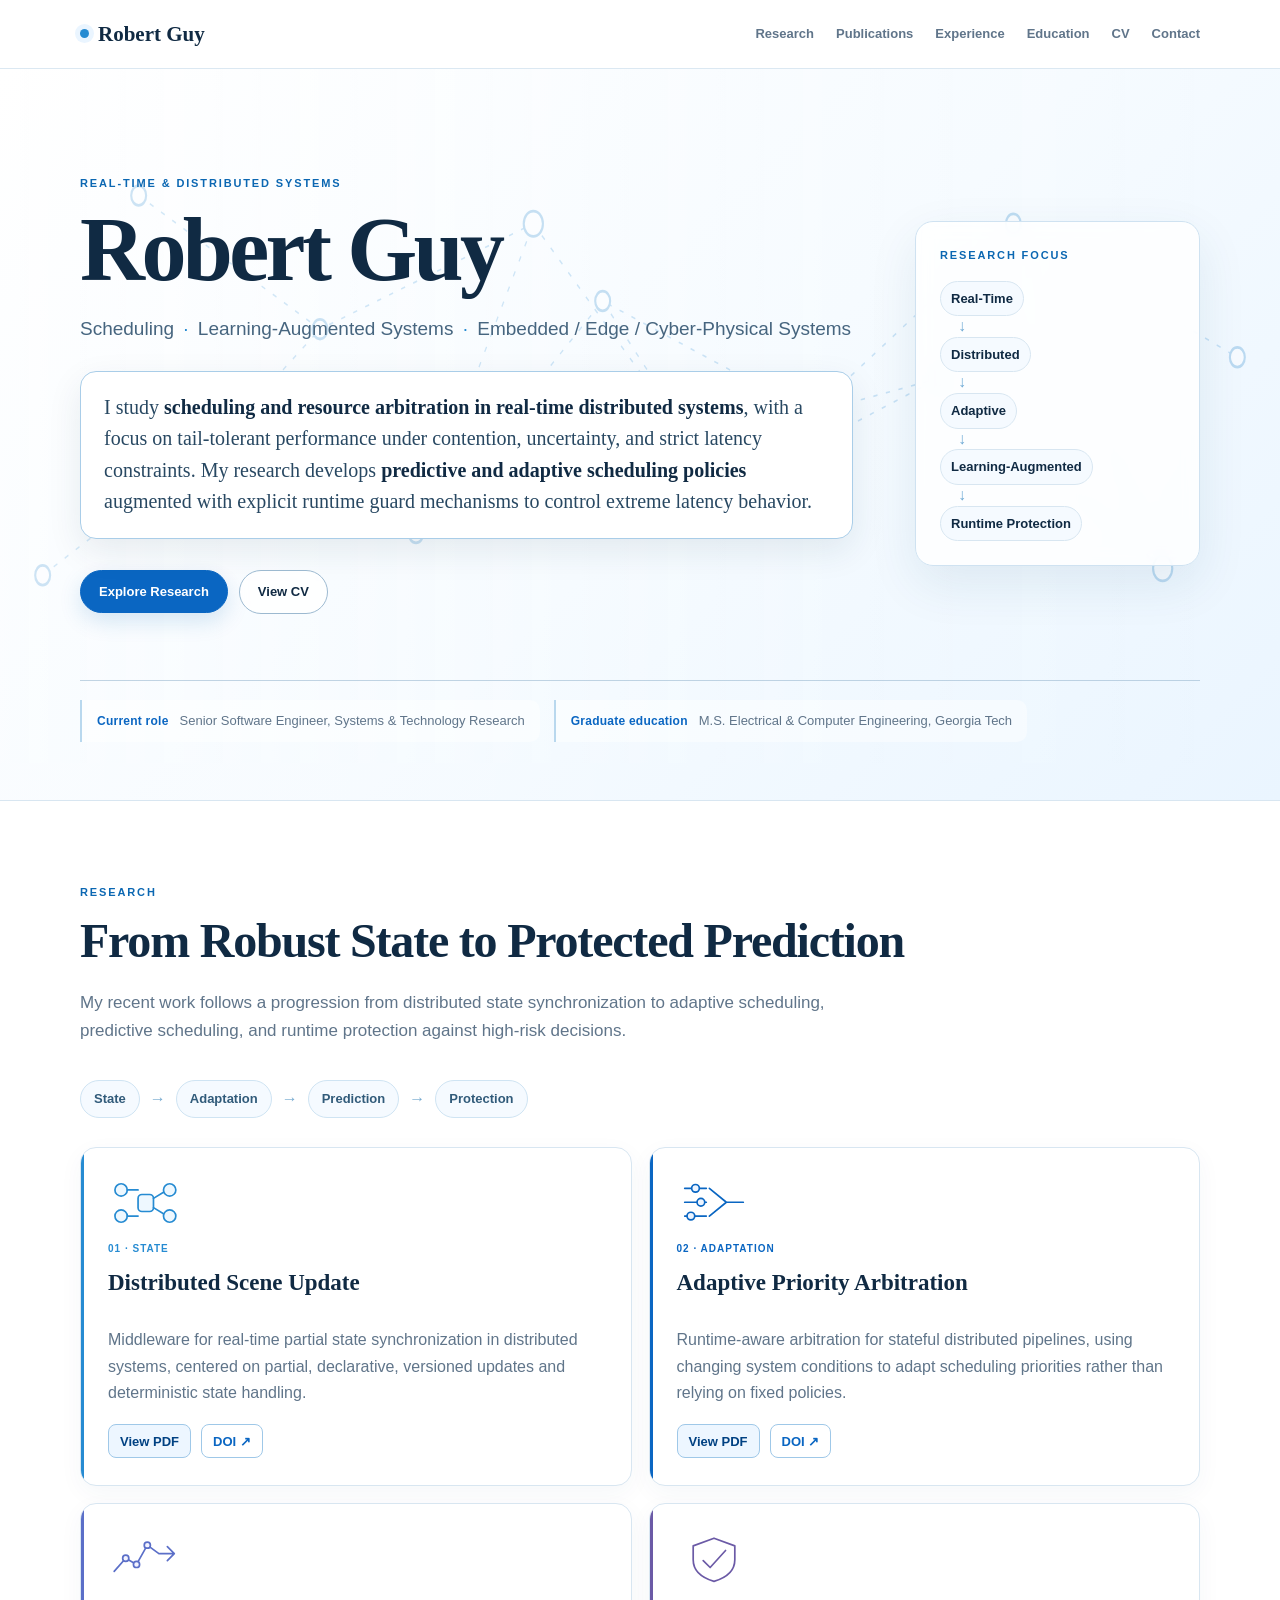
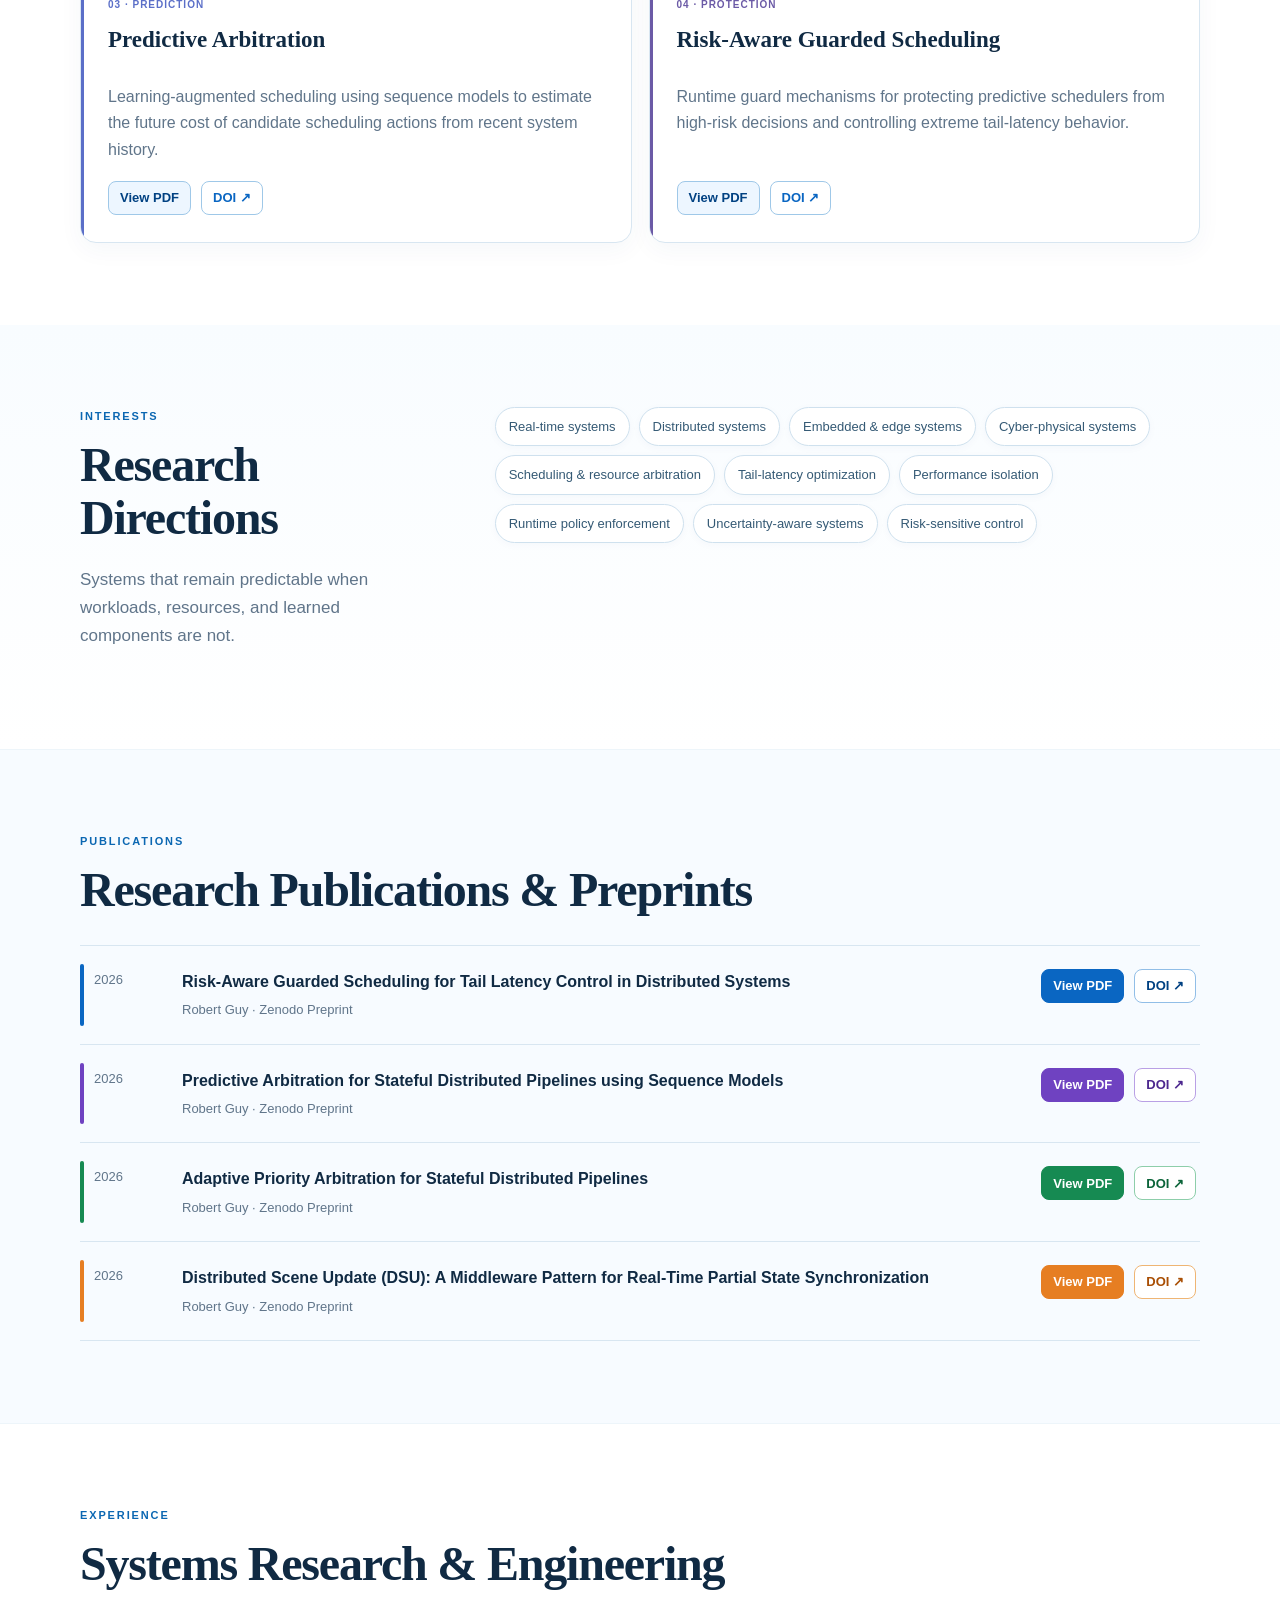
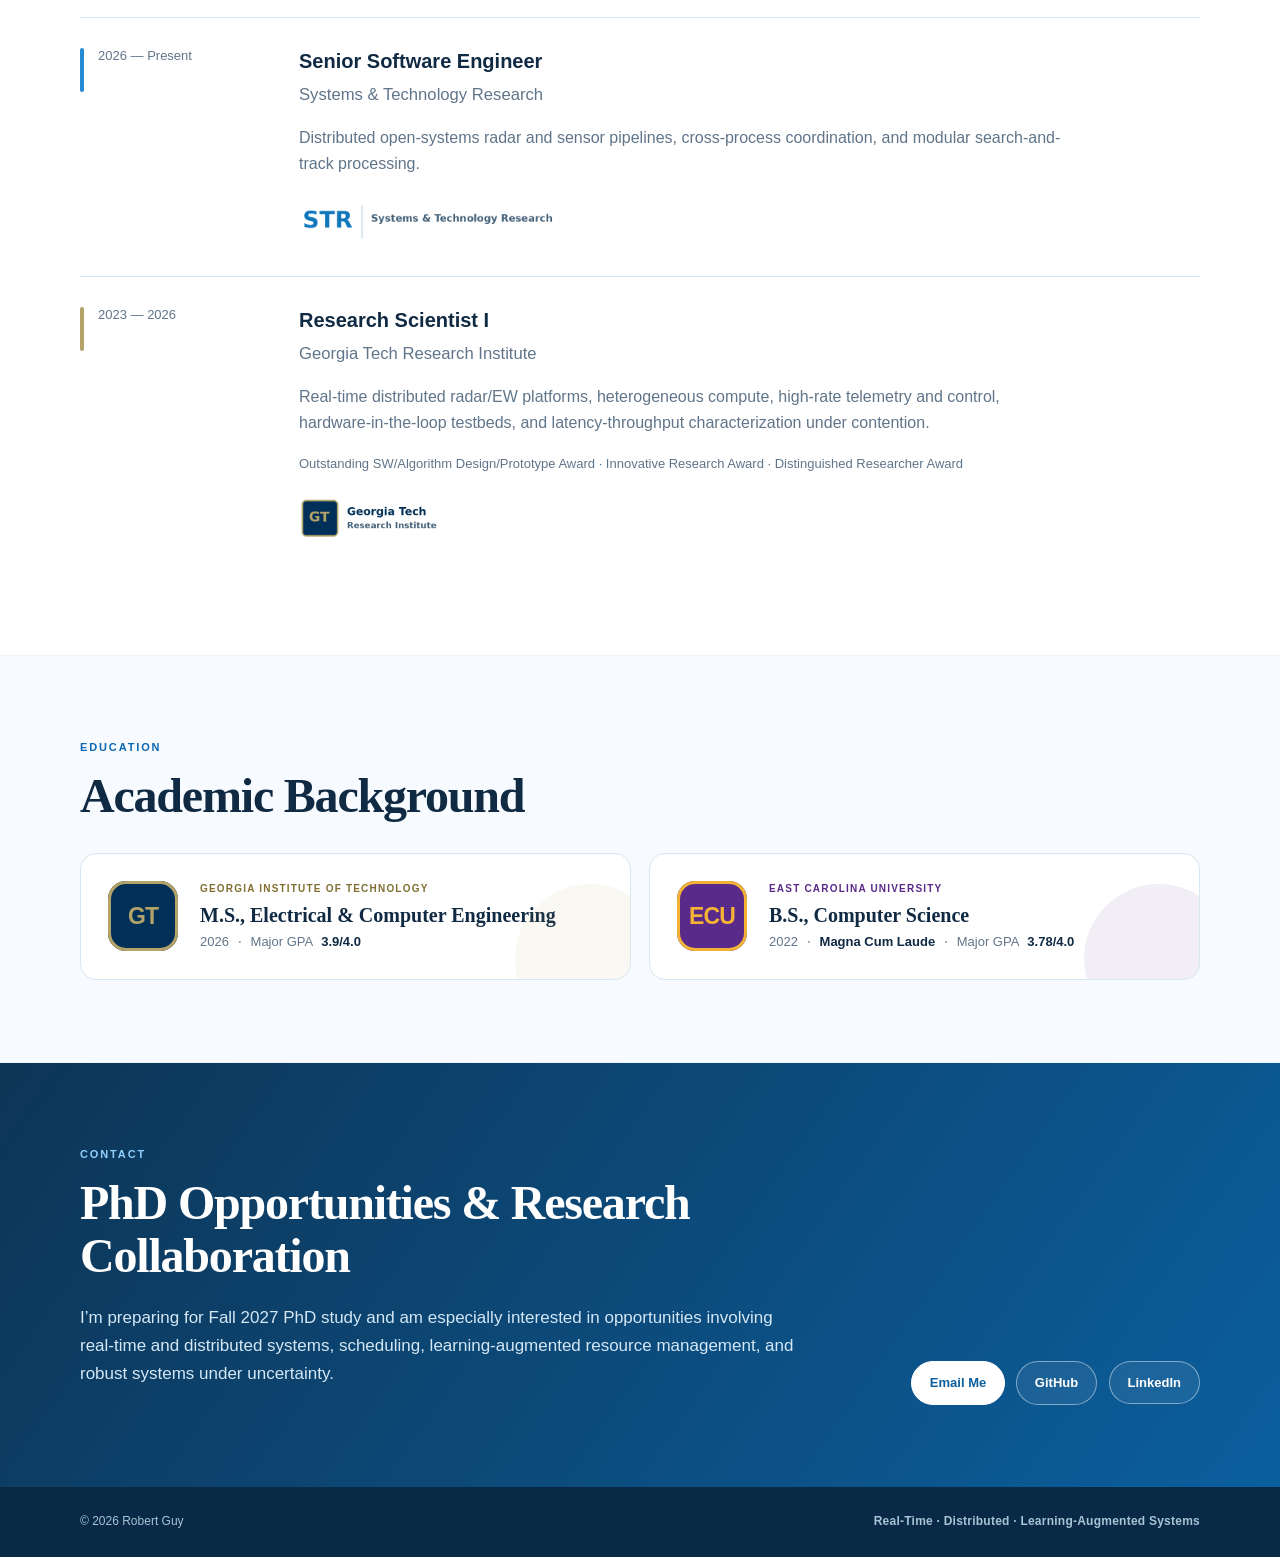
==== commit 6ef4cfdb: "Addressing education metadata." ====
--- a/index.html
+++ b/index.html
@@ -7,7 +7,7 @@
 <meta content="Robert Guy — research in real-time and distributed systems, scheduling, learning-augmented systems, and tail-latency control." name="description"/>
 <meta content="#0b4f8a" name="theme-color"/>
 <title>Robert Guy | Real-Time &amp; Distributed Systems</title>
-<link href="styles.css?v=6" rel="stylesheet"/>
+<link href="styles.css?v=7" rel="stylesheet"/>
 </head>
 <body>
 <header class="site-header">
@@ -71,10 +71,10 @@
 <section class="section publications-section" id="publications"><div class="wrap">
 <p class="eyebrow">PUBLICATIONS</p><h2>Research Publications &amp; Preprints</h2>
 <div class="pubs">
-<div class="pub"><span>2026</span><div><strong>Risk-Aware Guarded Scheduling for Tail Latency Control in Distributed Systems</strong><p>Robert Guy · Zenodo Preprint</p></div><div class="pub-links"><a class="paper-local" href="papers/Risk_Aware_Guarded_Scheduling.pdf">PDF</a><a href="https://doi.org/10.5281/zenodo.20030902">DOI ↗</a></div></div>
-<div class="pub"><span>2026</span><div><strong>Predictive Arbitration for Stateful Distributed Pipelines using Sequence Models</strong><p>Robert Guy · Zenodo Preprint</p></div><div class="pub-links"><a class="paper-local" href="papers/Predictive_Arbitration.pdf">PDF</a><a href="https://doi.org/10.5281/zenodo.19229146">DOI ↗</a></div></div>
-<div class="pub"><span>2026</span><div><strong>Adaptive Priority Arbitration for Stateful Distributed Pipelines</strong><p>Robert Guy · Zenodo Preprint</p></div><div class="pub-links"><a class="paper-local" href="papers/Adaptive_Priority_Arbitration.pdf">PDF</a><a href="https://doi.org/10.5281/zenodo.19026183">DOI ↗</a></div></div>
-<div class="pub"><span>2026</span><div><strong>Distributed Scene Update (DSU): A Middleware Pattern for Real-Time Partial State Synchronization</strong><p>Robert Guy · Zenodo Preprint</p></div><div class="pub-links"><a href="https://doi.org/10.5281/zenodo.19010080">DOI ↗</a></div></div>
+<div class="pub pub-protection"><span>2026</span><div><strong>Risk-Aware Guarded Scheduling for Tail Latency Control in Distributed Systems</strong><p>Robert Guy · Zenodo Preprint</p></div><div class="pub-links"><a class="paper-local" href="papers/Risk_Aware_Guarded_Scheduling.pdf">View PDF</a><a href="https://doi.org/10.5281/zenodo.20030902">DOI ↗</a></div></div>
+<div class="pub pub-prediction"><span>2026</span><div><strong>Predictive Arbitration for Stateful Distributed Pipelines using Sequence Models</strong><p>Robert Guy · Zenodo Preprint</p></div><div class="pub-links"><a class="paper-local" href="papers/Predictive_Arbitration.pdf">View PDF</a><a href="https://doi.org/10.5281/zenodo.19229146">DOI ↗</a></div></div>
+<div class="pub pub-adaptation"><span>2026</span><div><strong>Adaptive Priority Arbitration for Stateful Distributed Pipelines</strong><p>Robert Guy · Zenodo Preprint</p></div><div class="pub-links"><a class="paper-local" href="papers/Adaptive_Priority_Arbitration.pdf">View PDF</a><a href="https://doi.org/10.5281/zenodo.19026183">DOI ↗</a></div></div>
+<div class="pub pub-state"><span>2026</span><div><strong>Distributed Scene Update (DSU): A Middleware Pattern for Real-Time Partial State Synchronization</strong><p>Robert Guy · Zenodo Preprint</p></div><div class="pub-links"><a class="paper-local" href="papers/Distributed_Scene_Update.pdf">View PDF</a><a href="https://doi.org/10.5281/zenodo.19010080">DOI ↗</a></div></div>
 </div></div></section>
 <section class="section experience-section" id="experience"><div class="wrap">
 <p class="eyebrow">EXPERIENCE</p><h2>Systems Research &amp; Engineering</h2>
@@ -85,8 +85,8 @@
 <section class="section education-section" id="education"><div class="wrap">
 <p class="eyebrow">EDUCATION</p><h2>Academic Background</h2>
 <div class="education-cards">
-<article class="school-card gt"><div aria-hidden="true" class="school-mark">GT</div><div><p class="school-kicker">GEORGIA INSTITUTE OF TECHNOLOGY</p><h3>M.S., Electrical &amp; Computer Engineering</h3><div class="school-meta"><span>2026</span><span>Major GPA <strong>3.9/4.0</strong></span></div></div></article>
-<article class="school-card ecu"><div aria-hidden="true" class="school-mark">ECU</div><div><p class="school-kicker">EAST CAROLINA UNIVERSITY</p><h3>B.S., Computer Science</h3><div class="school-meta"><span>2022</span><span><strong>Magna Cum Laude</strong></span><span>Major GPA <strong>3.78/4.0</strong></span></div></div></article>
+<article class="school-card gt"><div aria-hidden="true" class="school-mark">GT</div><div><p class="school-kicker">GEORGIA INSTITUTE OF TECHNOLOGY</p><h3>M.S., Electrical &amp; Computer Engineering</h3><div class="school-meta"><span>2026</span><span class="meta-sep" aria-hidden="true">·</span><span>Major GPA</span><strong>3.9/4.0</strong></div></div></article>
+<article class="school-card ecu"><div aria-hidden="true" class="school-mark">ECU</div><div><p class="school-kicker">EAST CAROLINA UNIVERSITY</p><h3>B.S., Computer Science</h3><div class="school-meta"><span>2022</span><span class="meta-sep" aria-hidden="true">·</span><strong>Magna Cum Laude</strong><span class="meta-sep" aria-hidden="true">·</span><span>Major GPA</span><strong>3.78/4.0</strong></div></div></article>
 </div>
 </div></section>
 <section class="section contact" id="contact"><div class="wrap contact-inner"><div><p class="eyebrow">CONTACT</p><h2>PhD Opportunities &amp; Research Collaboration</h2><p>I’m preparing for Fall 2027 PhD study and am especially interested in opportunities involving real-time and distributed systems, scheduling, learning-augmented resource management, and robust systems under uncertainty.</p></div><div class="actions"><a class="button primary" href="mailto:rob.guy96@gmail.com">Email Me</a><a class="button ghost" href="https://github.com/guyr18">GitHub</a><a class="button ghost" href="https://www.linkedin.com/in/guyr18">LinkedIn</a></div></div></section>
--- a/styles.css
+++ b/styles.css
@@ -108,3 +108,52 @@
 @supports not (color:color-mix(in srgb, red, blue)){
   .grid > .card:hover{border-color:#b7d5ea}
 }
+
+/* v7: explicit publication colors, readable education metadata, complete local PDF actions */
+.school-meta{
+  display:flex !important;
+  align-items:baseline !important;
+  flex-wrap:wrap !important;
+  gap:5px 8px !important;
+  line-height:1.5 !important;
+  color:var(--muted);
+  font-size:13px;
+}
+.school-meta span,.school-meta strong{
+  display:inline-block !important;
+  margin:0 !important;
+  padding:0 !important;
+  white-space:nowrap;
+}
+.school-meta span+span:before,.school-meta strong:before{content:none !important}
+.school-meta .meta-sep{color:#9aaab8;font-weight:700;margin:0 1px !important}
+.school-meta > strong{color:var(--navy);font-weight:800}
+
+/* Distinct but professional paper identities. */
+.pub{position:relative;padding-left:14px;transition:background .18s ease,transform .18s ease}
+.pub:before{content:"";position:absolute;left:0;top:18px;bottom:18px;width:4px;border-radius:999px;background:var(--pub-color,#0a66c2)}
+.pub-state{--pub-color:#e67e22;--pub-soft:#fff5e9;--pub-border:#efb574;--pub-dark:#a94f05}
+.pub-adaptation{--pub-color:#168a52;--pub-soft:#edf9f2;--pub-border:#8dceaa;--pub-dark:#0b6439}
+.pub-prediction{--pub-color:#6f42c1;--pub-soft:#f5f0ff;--pub-border:#b9a0e5;--pub-dark:#4d288f}
+.pub-protection{--pub-color:#0a66c2;--pub-soft:#edf6ff;--pub-border:#91bee7;--pub-dark:#004182}
+.pub:hover{background:var(--pub-soft)}
+.pub .pub-links a{
+  border-color:var(--pub-border) !important;
+  color:var(--pub-dark) !important;
+  background:#fff !important;
+}
+.pub .pub-links a.paper-local{
+  background:var(--pub-color) !important;
+  border-color:var(--pub-color) !important;
+  color:#fff !important;
+}
+.pub .pub-links a:hover{
+  background:var(--pub-soft) !important;
+  border-color:var(--pub-color) !important;
+  color:var(--pub-dark) !important;
+  box-shadow:0 4px 12px color-mix(in srgb,var(--pub-color) 18%,transparent);
+}
+.pub .pub-links a.paper-local:hover{filter:brightness(.92);color:#fff !important;background:var(--pub-color) !important}
+@supports not (color:color-mix(in srgb, red, blue)){
+  .pub .pub-links a:hover{box-shadow:0 4px 12px rgba(23,50,77,.12)}
+}
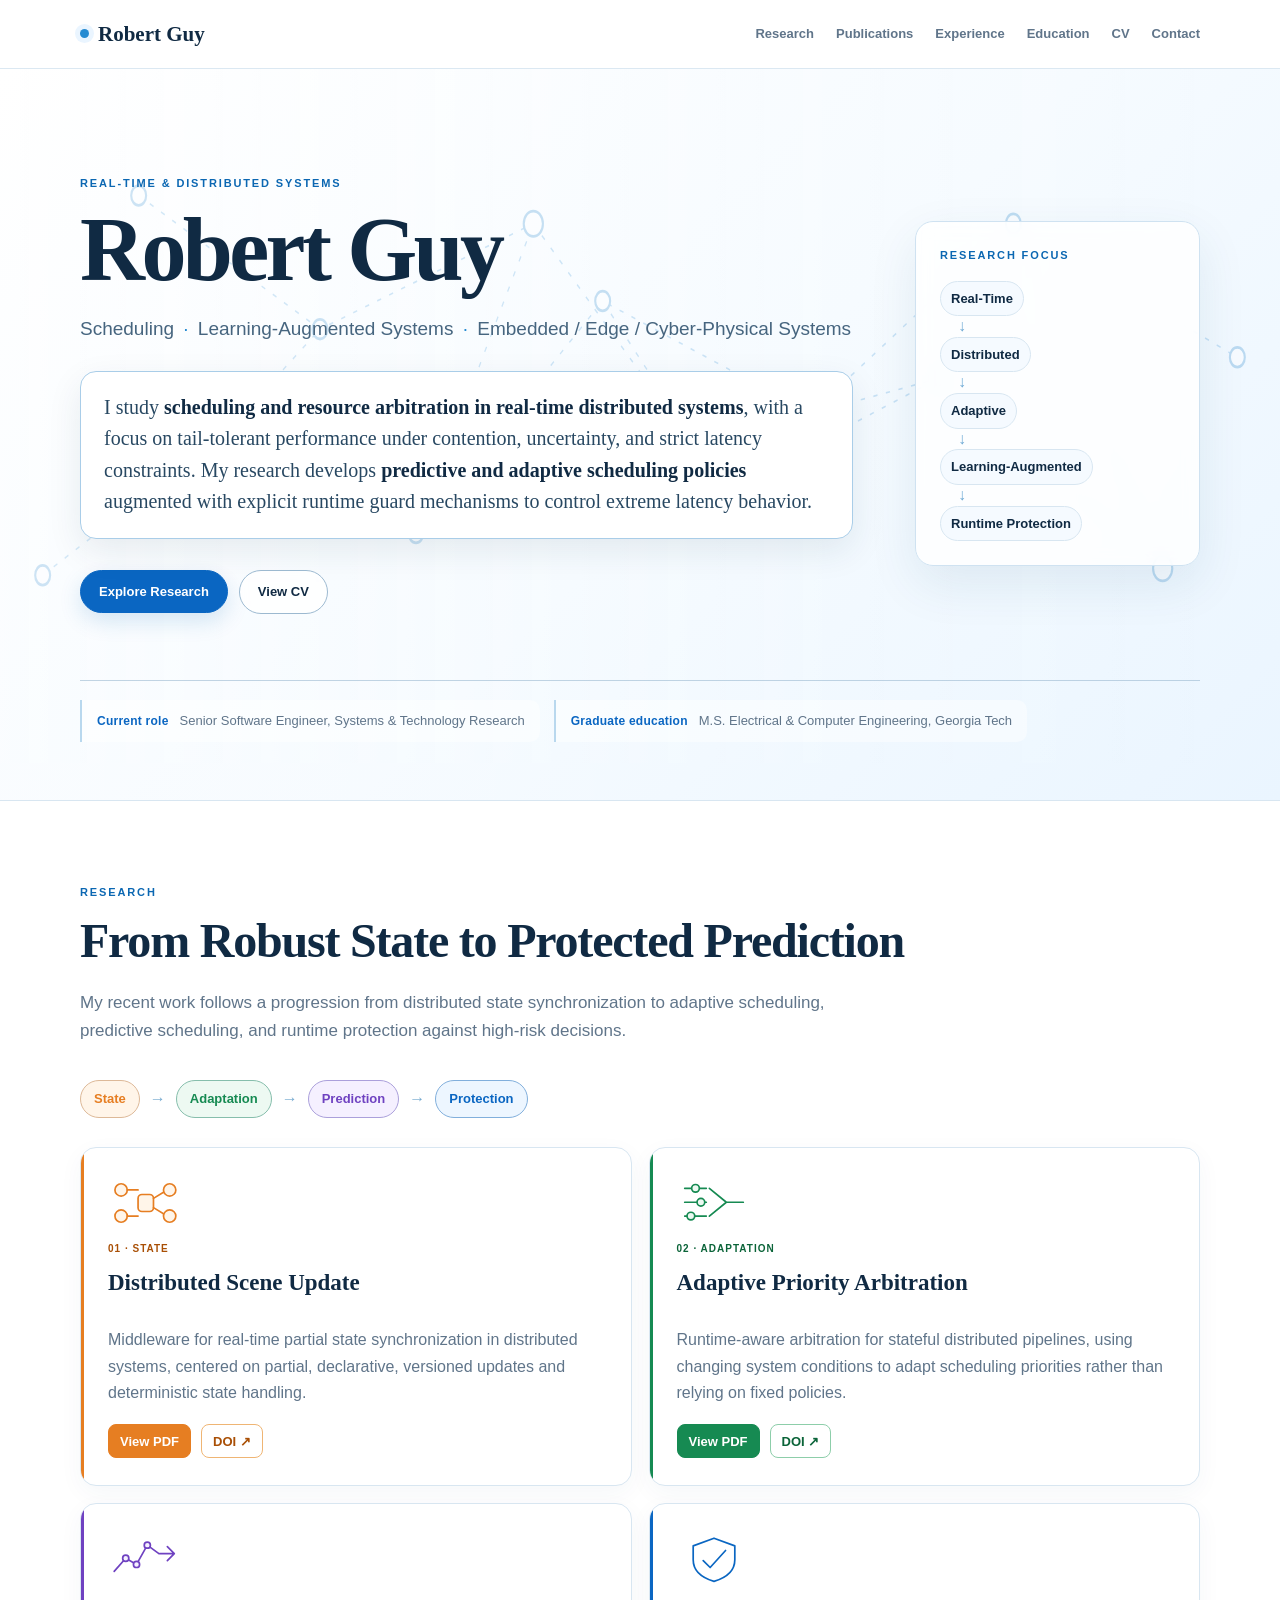
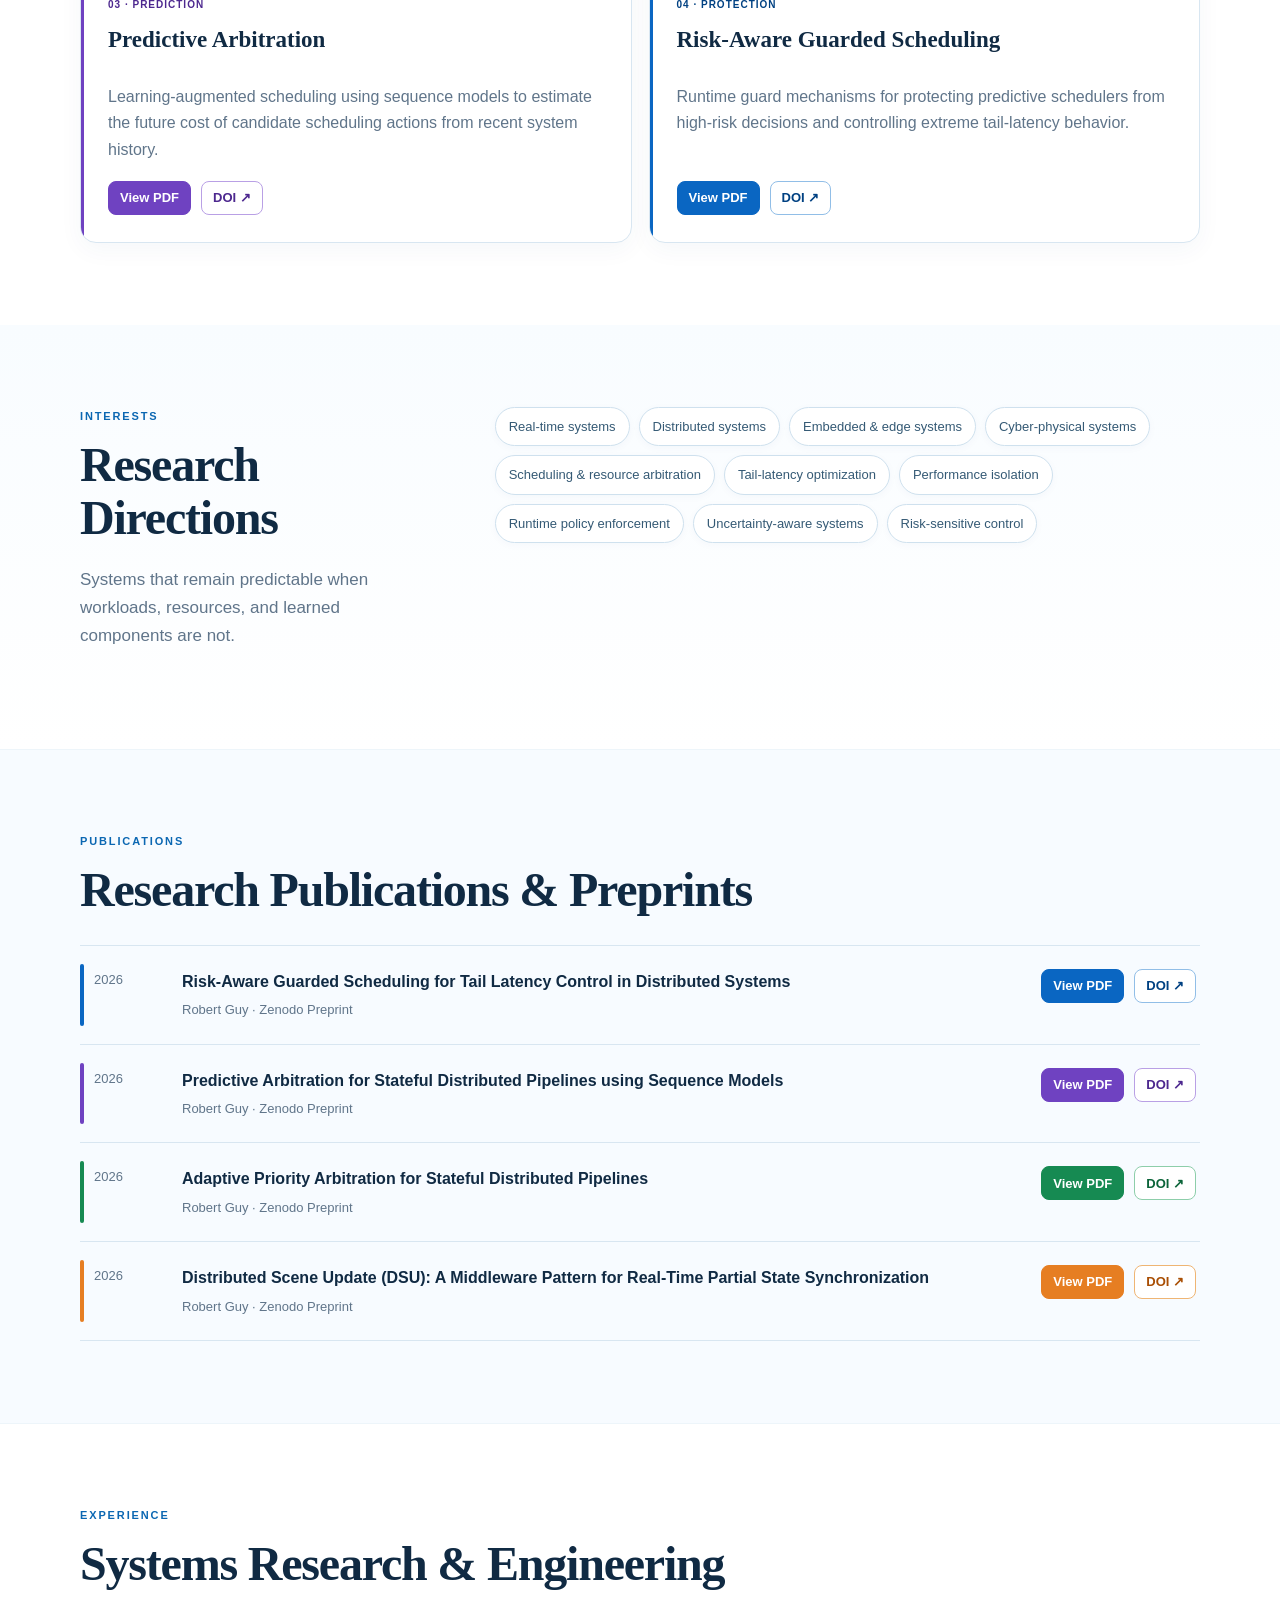
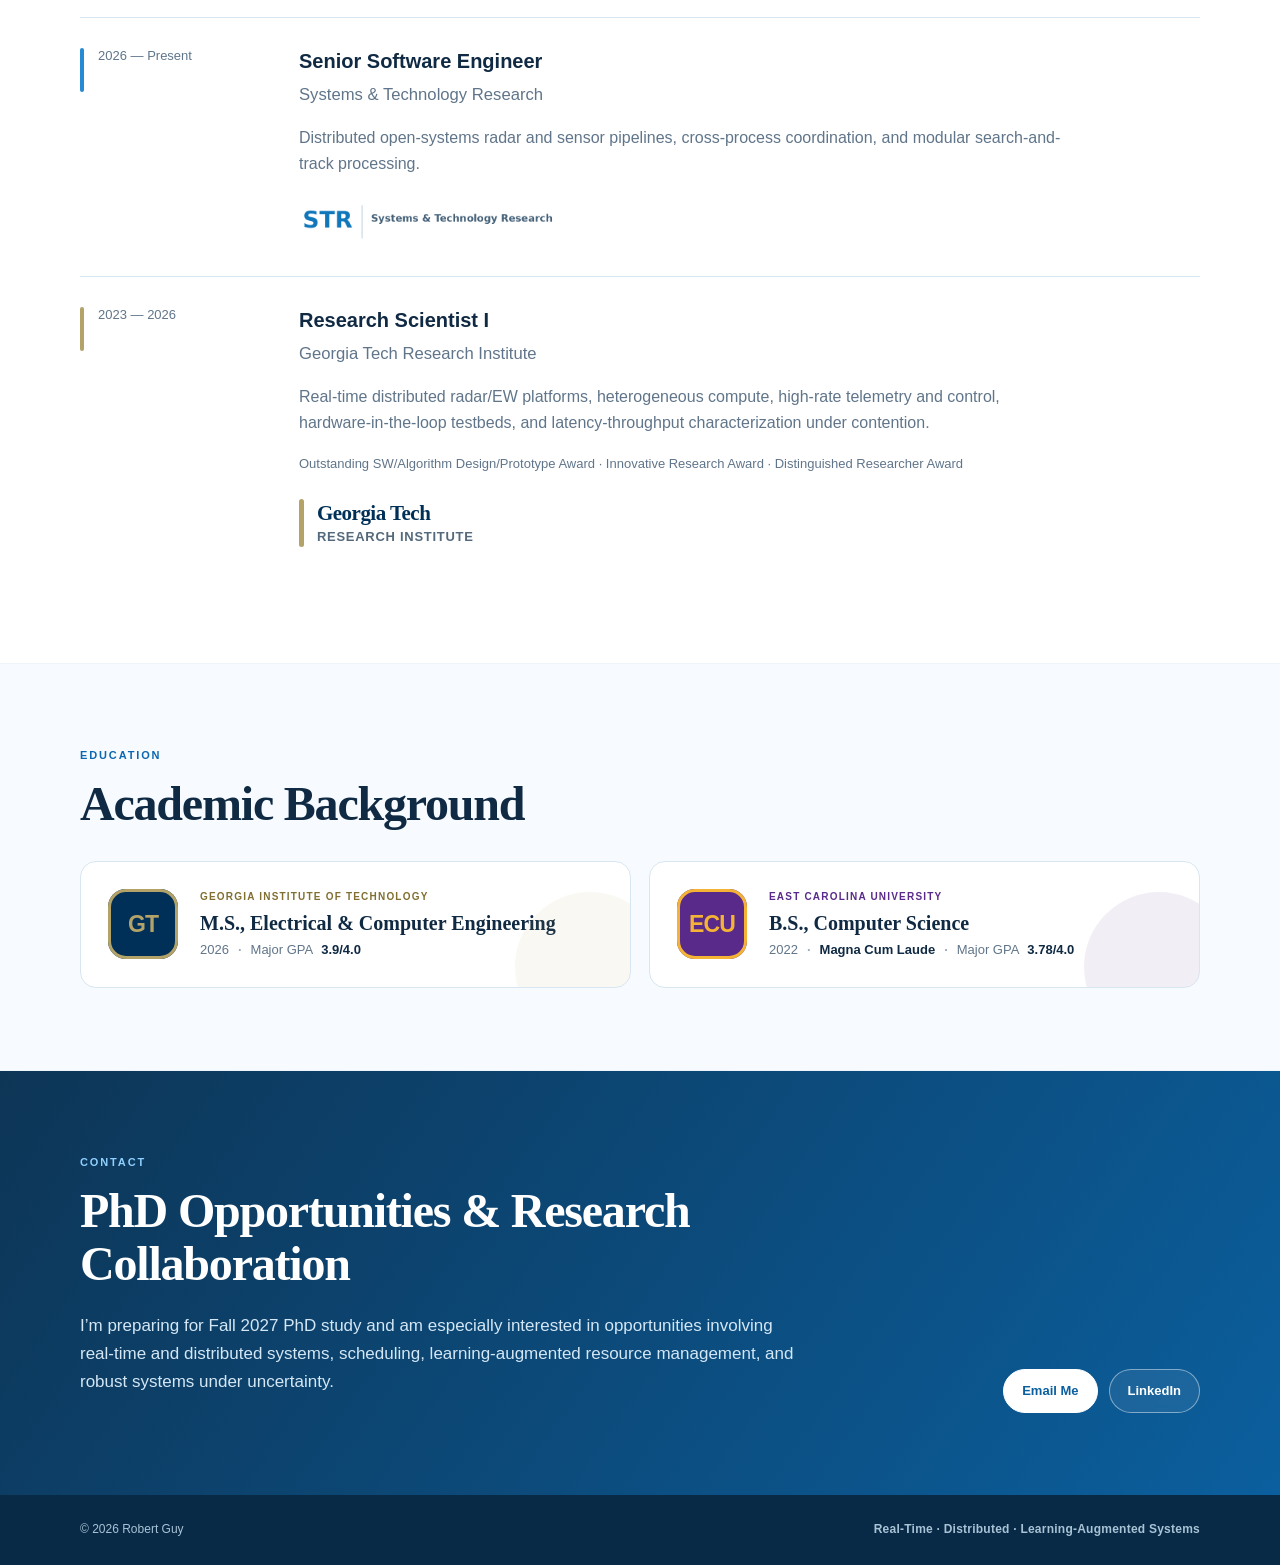
==== commit c1e4ae24: "Polishing site." ====
--- a/index.html
+++ b/index.html
@@ -7,7 +7,7 @@
 <meta content="Robert Guy — research in real-time and distributed systems, scheduling, learning-augmented systems, and tail-latency control." name="description"/>
 <meta content="#0b4f8a" name="theme-color"/>
 <title>Robert Guy | Real-Time &amp; Distributed Systems</title>
-<link href="styles.css?v=7" rel="stylesheet"/>
+<link href="styles.css?v=8" rel="stylesheet"/>
 </head>
 <body>
 <header class="site-header">
@@ -44,7 +44,7 @@
 <section class="section research-section" id="research"><div class="wrap">
 <p class="eyebrow">RESEARCH</p><h2>From Robust State to Protected Prediction</h2>
 <p class="section-intro">My recent work follows a progression from distributed state synchronization to adaptive scheduling, predictive scheduling, and runtime protection against high-risk decisions.</p>
-<div aria-label="Research trajectory" class="trajectory"><span tabindex="0" title="Robust distributed state synchronization">State</span><b>→</b><span tabindex="0" title="Runtime priorities respond to changing system conditions">Adaptation</span><b>→</b><span tabindex="0" title="Sequence models estimate future scheduling cost">Prediction</span><b>→</b><span tabindex="0" title="Runtime guards limit high-risk tail-latency failures">Protection</span></div>
+<div aria-label="Research trajectory" class="trajectory"><span class="traj-state" tabindex="0" title="Robust distributed state synchronization">State</span><b>→</b><span class="traj-adaptation" tabindex="0" title="Runtime priorities respond to changing system conditions">Adaptation</span><b>→</b><span class="traj-prediction" tabindex="0" title="Sequence models estimate future scheduling cost">Prediction</span><b>→</b><span class="traj-protection" tabindex="0" title="Runtime guards limit high-risk tail-latency failures">Protection</span></div>
 <div class="grid research-grid">
 <article class="card project-state">
 <div aria-hidden="true" class="research-icon"><svg viewbox="0 0 96 72"><circle cx="17" cy="19" r="8"></circle><circle cx="17" cy="53" r="8"></circle><rect height="22" rx="5" width="20" x="39" y="25"></rect><circle cx="80" cy="19" r="8"></circle><circle cx="80" cy="53" r="8"></circle><path d="M25 19h14M25 53h14M59 30l13-8M59 42l13 8"></path></svg></div>
@@ -80,7 +80,7 @@
 <p class="eyebrow">EXPERIENCE</p><h2>Systems Research &amp; Engineering</h2>
 <div class="timeline">
 <article><div class="when">2026 — Present</div><div><h3>Senior Software Engineer <small>Systems &amp; Technology Research</small></h3><p>Distributed open-systems radar and sensor pipelines, cross-process coordination, and modular search-and-track processing.</p><div class="company-logo"><img src="assets/str-mark.png" alt="STR — Systems &amp; Technology Research"/></div></div></article>
-<article class="gt-line"><div class="when">2023 — 2026</div><div><h3>Research Scientist I <small>Georgia Tech Research Institute</small></h3><p>Real-time distributed radar/EW platforms, heterogeneous compute, high-rate telemetry and control, hardware-in-the-loop testbeds, and latency-throughput characterization under contention.</p><p class="awards">Outstanding SW/Algorithm Design/Prototype Award · Innovative Research Award · Distinguished Researcher Award</p><div class="company-logo"><img src="assets/gtri-mark.png" alt="Georgia Tech Research Institute"/></div></div></article>
+<article class="gt-line"><div class="when">2023 — 2026</div><div><h3>Research Scientist I <small>Georgia Tech Research Institute</small></h3><p>Real-time distributed radar/EW platforms, heterogeneous compute, high-rate telemetry and control, hardware-in-the-loop testbeds, and latency-throughput characterization under contention.</p><p class="awards">Outstanding SW/Algorithm Design/Prototype Award · Innovative Research Award · Distinguished Researcher Award</p><div class="gtri-lockup" aria-label="Georgia Tech Research Institute"><span class="gtri-rule"></span><div><strong>Georgia Tech</strong><span>Research Institute</span></div></div></div></article>
 </div></div></section>
 <section class="section education-section" id="education"><div class="wrap">
 <p class="eyebrow">EDUCATION</p><h2>Academic Background</h2>
@@ -89,7 +89,7 @@
 <article class="school-card ecu"><div aria-hidden="true" class="school-mark">ECU</div><div><p class="school-kicker">EAST CAROLINA UNIVERSITY</p><h3>B.S., Computer Science</h3><div class="school-meta"><span>2022</span><span class="meta-sep" aria-hidden="true">·</span><strong>Magna Cum Laude</strong><span class="meta-sep" aria-hidden="true">·</span><span>Major GPA</span><strong>3.78/4.0</strong></div></div></article>
 </div>
 </div></section>
-<section class="section contact" id="contact"><div class="wrap contact-inner"><div><p class="eyebrow">CONTACT</p><h2>PhD Opportunities &amp; Research Collaboration</h2><p>I’m preparing for Fall 2027 PhD study and am especially interested in opportunities involving real-time and distributed systems, scheduling, learning-augmented resource management, and robust systems under uncertainty.</p></div><div class="actions"><a class="button primary" href="mailto:rob.guy96@gmail.com">Email Me</a><a class="button ghost" href="https://github.com/guyr18">GitHub</a><a class="button ghost" href="https://www.linkedin.com/in/guyr18">LinkedIn</a></div></div></section>
+<section class="section contact" id="contact"><div class="wrap contact-inner"><div><p class="eyebrow">CONTACT</p><h2>PhD Opportunities &amp; Research Collaboration</h2><p>I’m preparing for Fall 2027 PhD study and am especially interested in opportunities involving real-time and distributed systems, scheduling, learning-augmented resource management, and robust systems under uncertainty.</p></div><div class="actions"><a class="button primary" href="mailto:rob.guy96@gmail.com">Email Me</a><a class="button ghost" href="https://www.linkedin.com/in/guyr18">LinkedIn</a></div></div></section>
 </main>
 <footer><div class="wrap footer-inner"><span>© 2026 Robert Guy</span><span>Real-Time · Distributed · Learning-Augmented Systems</span></div></footer>
 </body></html>
--- a/styles.css
+++ b/styles.css
@@ -157,3 +157,23 @@
 @supports not (color:color-mix(in srgb, red, blue)){
   .pub .pub-links a:hover{box-shadow:0 4px 12px rgba(23,50,77,.12)}
 }
+
+/* v8: unified project identities, cleaner GTRI treatment, focused contact links */
+.project-state{--project:#e67e22;--project-soft:#fff5e9;--project-border:#efb574;--project-dark:#a94f05}
+.project-adaptation{--project:#168a52;--project-soft:#edf9f2;--project-border:#8dceaa;--project-dark:#0b6439}
+.project-prediction{--project:#6f42c1;--project-soft:#f5f0ff;--project-border:#b9a0e5;--project-dark:#4d288f}
+.project-protection{--project:#0a66c2;--project-soft:#edf6ff;--project-border:#91bee7;--project-dark:#004182}
+.grid > .card:before{background:var(--project)}
+.grid > .card .num{color:var(--project-dark)}
+.grid > .card .research-icon svg{stroke:var(--project)}
+.grid > .card .research-icon svg circle,.grid > .card .research-icon svg rect{fill:var(--project-soft)}
+.grid > .card:hover{border-color:var(--project-border);box-shadow:0 14px 32px color-mix(in srgb,var(--project) 13%,transparent)}
+.grid > .card .paper-links a{border-color:var(--project-border)!important;color:var(--project-dark)!important;background:#fff!important}
+.grid > .card .paper-links a.paper-local{background:var(--project)!important;border-color:var(--project)!important;color:#fff!important}
+.grid > .card .paper-links a:hover{background:var(--project-soft)!important;border-color:var(--project)!important;color:var(--project-dark)!important}
+.grid > .card .paper-links a.paper-local:hover{background:var(--project)!important;color:#fff!important;filter:brightness(.92)}
+.trajectory .traj-state{--traj:#e67e22;--traj-soft:#fff5e9}.trajectory .traj-adaptation{--traj:#168a52;--traj-soft:#edf9f2}.trajectory .traj-prediction{--traj:#6f42c1;--traj-soft:#f5f0ff}.trajectory .traj-protection{--traj:#0a66c2;--traj-soft:#edf6ff}
+.trajectory span{border-color:color-mix(in srgb,var(--traj,#0a66c2) 42%,#d7e4ee);color:var(--traj,#0a66c2);background:var(--traj-soft,#edf6ff)}
+.trajectory span:hover,.trajectory span:focus-visible{background:var(--traj,#0a66c2);border-color:var(--traj,#0a66c2);color:#fff;box-shadow:0 7px 18px color-mix(in srgb,var(--traj,#0a66c2) 22%,transparent)}
+.gtri-lockup{display:flex;align-items:stretch;gap:13px;width:max-content;max-width:100%;margin-top:18px;padding:7px 0;color:#003057;user-select:none}.gtri-rule{display:block;width:5px;min-height:48px;border-radius:999px;background:#b3a369}.gtri-lockup>div{display:flex;flex-direction:column;justify-content:center;line-height:1.04}.gtri-lockup strong{font-family:Georgia,"Times New Roman",serif;font-size:21px;letter-spacing:-.025em}.gtri-lockup div span{margin-top:5px;font-size:13px;font-weight:800;letter-spacing:.055em;text-transform:uppercase;color:#54697b}
+@supports not (color:color-mix(in srgb, red, blue)){.grid > .card:hover{box-shadow:0 14px 32px rgba(23,50,77,.1)}.trajectory span{border-color:#c6d9e8}.trajectory span:hover{box-shadow:0 7px 18px rgba(23,50,77,.13)}}
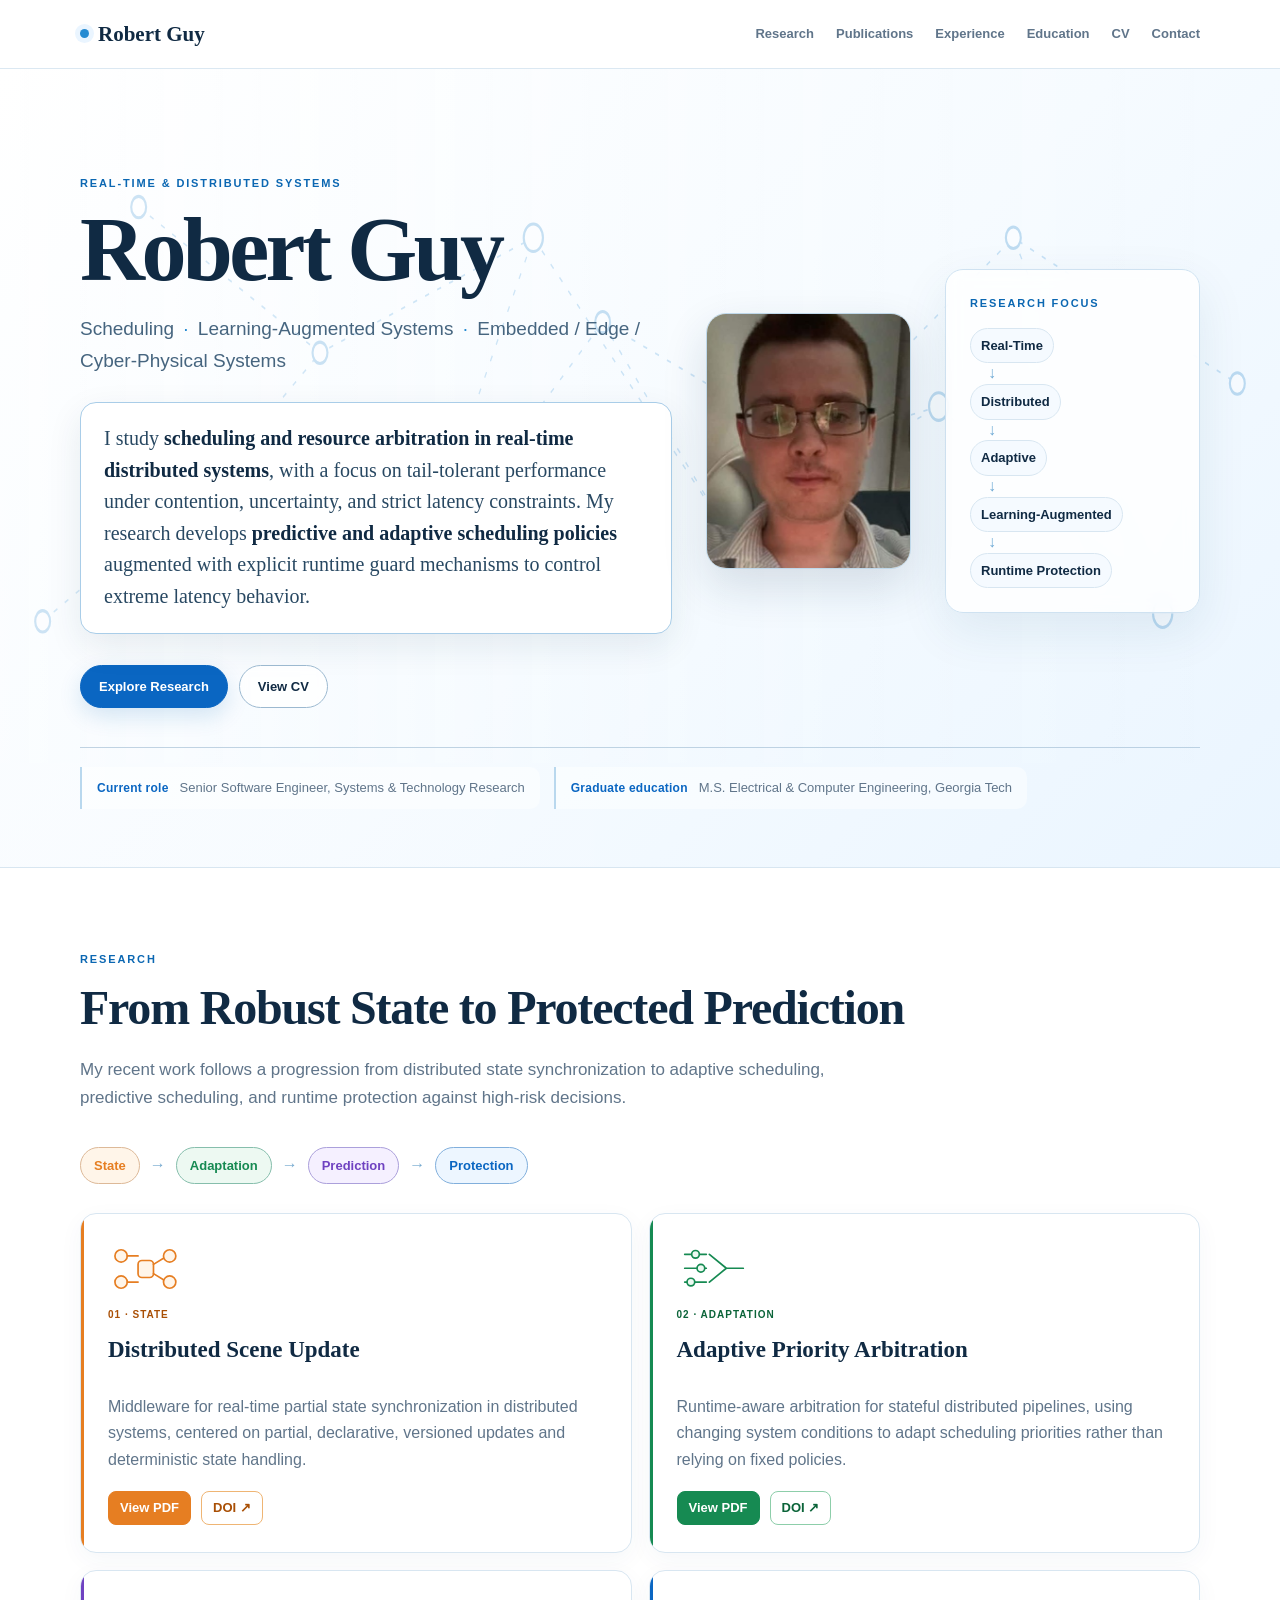
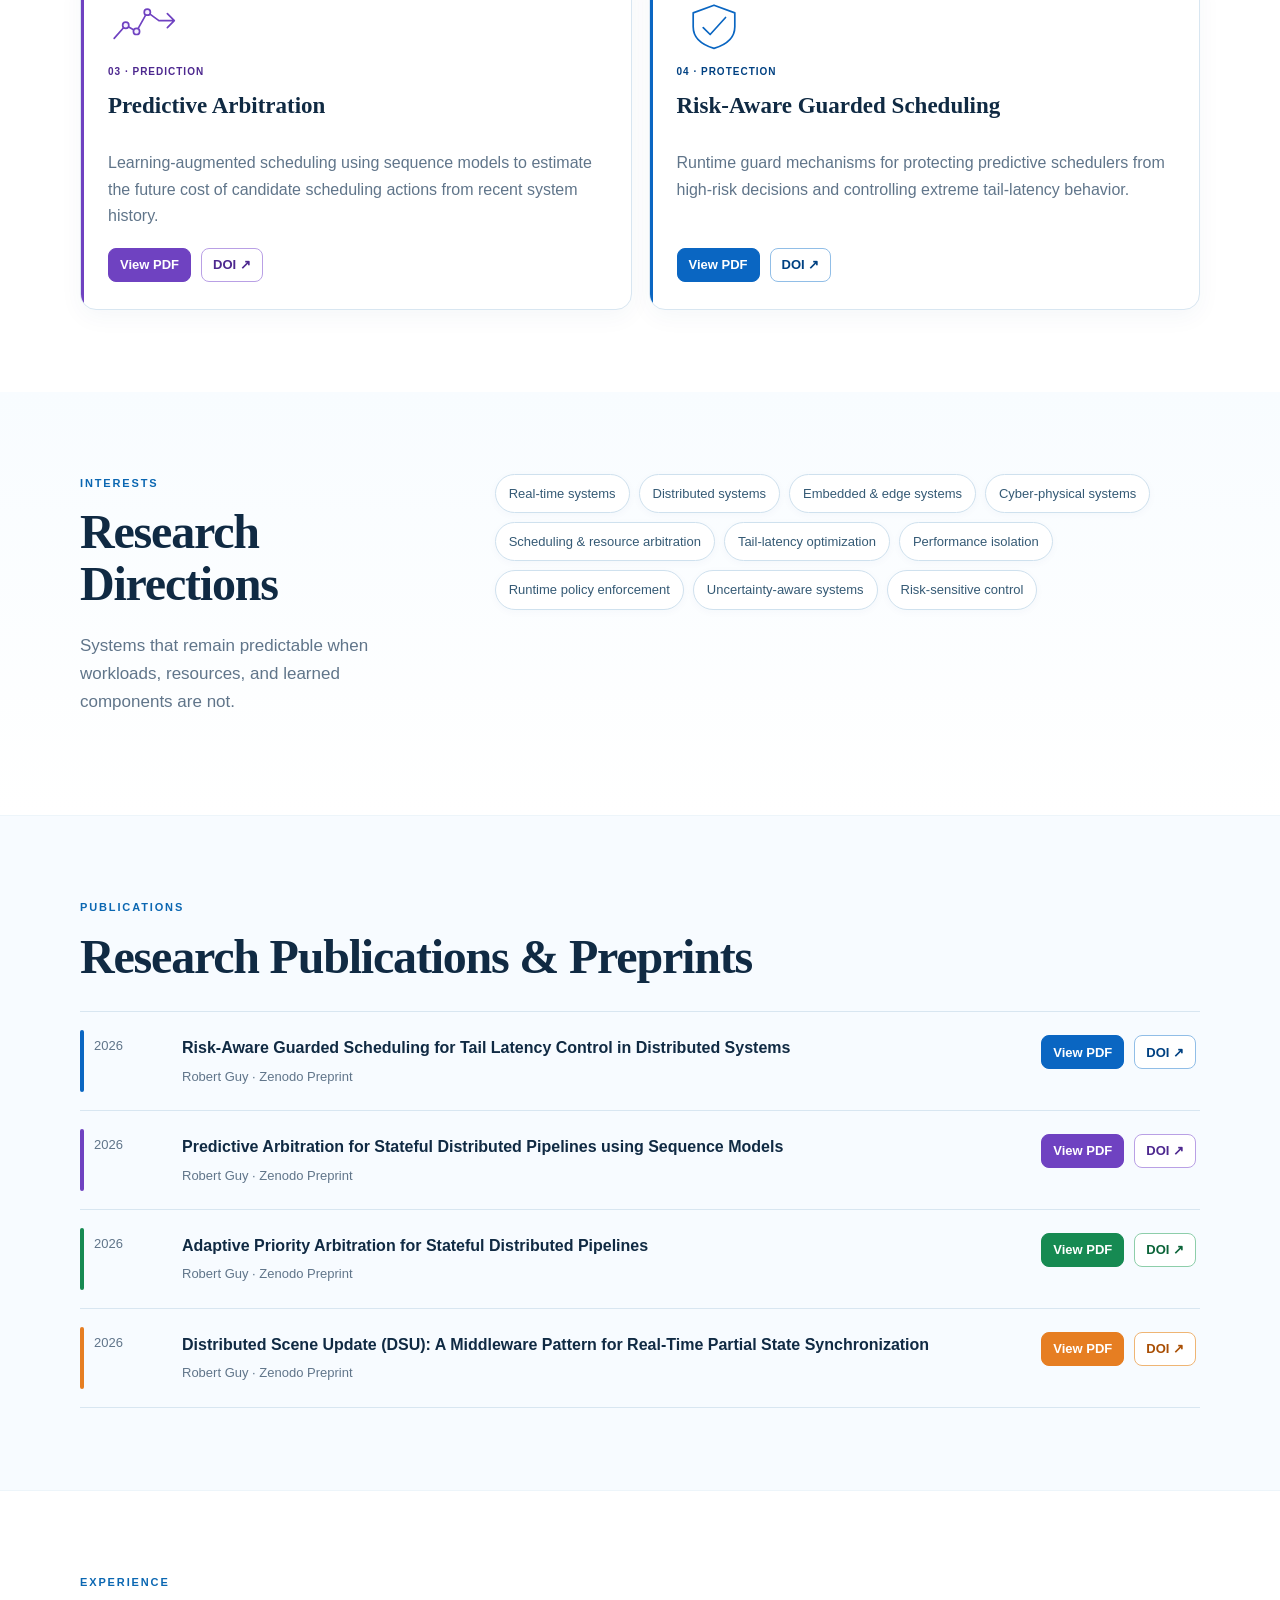
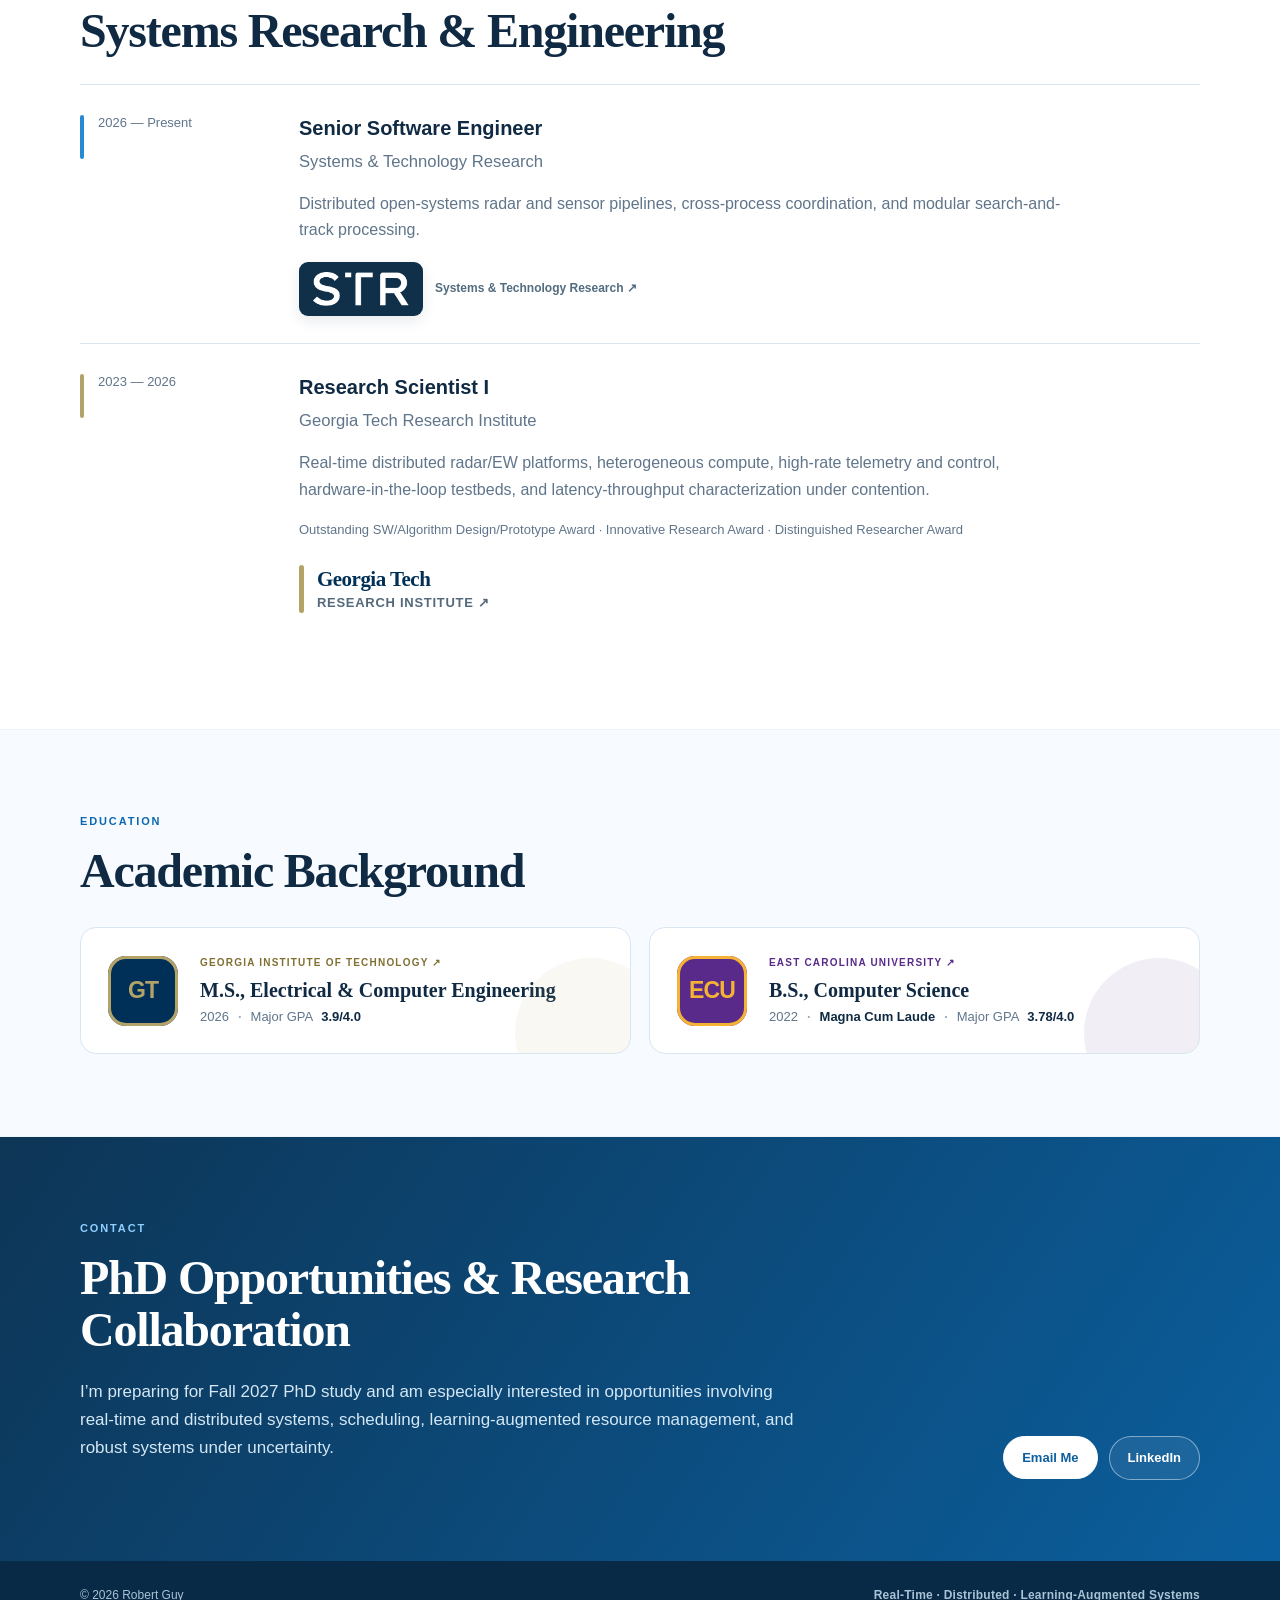
==== commit 76e61d4b: "Updates." ====
--- a/index.html
+++ b/index.html
@@ -7,7 +7,7 @@
 <meta content="Robert Guy — research in real-time and distributed systems, scheduling, learning-augmented systems, and tail-latency control." name="description"/>
 <meta content="#0b4f8a" name="theme-color"/>
 <title>Robert Guy | Real-Time &amp; Distributed Systems</title>
-<link href="styles.css?v=8" rel="stylesheet"/>
+<link href="styles.css?v=9" rel="stylesheet"/>
 </head>
 <body>
 <header class="site-header">
@@ -34,6 +34,7 @@
 <div class="hero-text-panel"><p class="lede">I study <strong>scheduling and resource arbitration in real-time distributed systems</strong>, with a focus on tail-tolerant performance under contention, uncertainty, and strict latency constraints. My research develops <strong>predictive and adaptive scheduling policies</strong> augmented with explicit runtime guard mechanisms to control extreme latency behavior.</p></div>
 <div class="actions"><a class="button primary" href="#research">Explore Research</a><a class="button ghost" href="Robert_Guy_CV.pdf">View CV</a></div>
 </div>
+<div class="hero-portrait"><img src="assets/robert-guy-headshot.jpg" alt="Portrait of Robert Guy"/></div>
 <aside aria-label="Research focus" class="focus-card">
 <p class="mini-label">RESEARCH FOCUS</p>
 <div class="focus-flow"><span>Real-Time</span><b>↓</b><span>Distributed</span><b>↓</b><span>Adaptive</span><b>↓</b><span>Learning-Augmented</span><b>↓</b><span>Runtime Protection</span></div>
@@ -79,14 +80,14 @@
 <section class="section experience-section" id="experience"><div class="wrap">
 <p class="eyebrow">EXPERIENCE</p><h2>Systems Research &amp; Engineering</h2>
 <div class="timeline">
-<article><div class="when">2026 — Present</div><div><h3>Senior Software Engineer <small>Systems &amp; Technology Research</small></h3><p>Distributed open-systems radar and sensor pipelines, cross-process coordination, and modular search-and-track processing.</p><div class="company-logo"><img src="assets/str-mark.png" alt="STR — Systems &amp; Technology Research"/></div></div></article>
-<article class="gt-line"><div class="when">2023 — 2026</div><div><h3>Research Scientist I <small>Georgia Tech Research Institute</small></h3><p>Real-time distributed radar/EW platforms, heterogeneous compute, high-rate telemetry and control, hardware-in-the-loop testbeds, and latency-throughput characterization under contention.</p><p class="awards">Outstanding SW/Algorithm Design/Prototype Award · Innovative Research Award · Distinguished Researcher Award</p><div class="gtri-lockup" aria-label="Georgia Tech Research Institute"><span class="gtri-rule"></span><div><strong>Georgia Tech</strong><span>Research Institute</span></div></div></div></article>
+<article><div class="when">2026 — Present</div><div><h3>Senior Software Engineer <small>Systems &amp; Technology Research</small></h3><p>Distributed open-systems radar and sensor pipelines, cross-process coordination, and modular search-and-track processing.</p><a class="company-logo company-link str-official" href="https://str.us/" target="_blank" rel="noopener noreferrer" aria-label="Systems &amp; Technology Research website"><span class="str-logo-plate"><img src="assets/str-logo.png" alt="STR"/></span><span class="company-link-label">Systems &amp; Technology Research ↗</span></a></div></article>
+<article class="gt-line"><div class="when">2023 — 2026</div><div><h3>Research Scientist I <small>Georgia Tech Research Institute</small></h3><p>Real-time distributed radar/EW platforms, heterogeneous compute, high-rate telemetry and control, hardware-in-the-loop testbeds, and latency-throughput characterization under contention.</p><p class="awards">Outstanding SW/Algorithm Design/Prototype Award · Innovative Research Award · Distinguished Researcher Award</p><a class="gtri-lockup company-link" href="https://gtri.gatech.edu/" target="_blank" rel="noopener noreferrer" aria-label="Georgia Tech Research Institute website"><span class="gtri-rule"></span><div><strong>Georgia Tech</strong><span>Research Institute ↗</span></div></a></div></article>
 </div></div></section>
 <section class="section education-section" id="education"><div class="wrap">
 <p class="eyebrow">EDUCATION</p><h2>Academic Background</h2>
 <div class="education-cards">
-<article class="school-card gt"><div aria-hidden="true" class="school-mark">GT</div><div><p class="school-kicker">GEORGIA INSTITUTE OF TECHNOLOGY</p><h3>M.S., Electrical &amp; Computer Engineering</h3><div class="school-meta"><span>2026</span><span class="meta-sep" aria-hidden="true">·</span><span>Major GPA</span><strong>3.9/4.0</strong></div></div></article>
-<article class="school-card ecu"><div aria-hidden="true" class="school-mark">ECU</div><div><p class="school-kicker">EAST CAROLINA UNIVERSITY</p><h3>B.S., Computer Science</h3><div class="school-meta"><span>2022</span><span class="meta-sep" aria-hidden="true">·</span><strong>Magna Cum Laude</strong><span class="meta-sep" aria-hidden="true">·</span><span>Major GPA</span><strong>3.78/4.0</strong></div></div></article>
+<article class="school-card gt"><a class="school-mark school-link" href="https://www.gatech.edu/" target="_blank" rel="noopener noreferrer" aria-label="Georgia Institute of Technology website">GT</a><div><p class="school-kicker"><a href="https://www.gatech.edu/" target="_blank" rel="noopener noreferrer">GEORGIA INSTITUTE OF TECHNOLOGY ↗</a></p><h3>M.S., Electrical &amp; Computer Engineering</h3><div class="school-meta"><span>2026</span><span class="meta-sep" aria-hidden="true">·</span><span>Major GPA</span><strong>3.9/4.0</strong></div></div></article>
+<article class="school-card ecu"><a class="school-mark school-link" href="https://www.ecu.edu/" target="_blank" rel="noopener noreferrer" aria-label="East Carolina University website">ECU</a><div><p class="school-kicker"><a href="https://www.ecu.edu/" target="_blank" rel="noopener noreferrer">EAST CAROLINA UNIVERSITY ↗</a></p><h3>B.S., Computer Science</h3><div class="school-meta"><span>2022</span><span class="meta-sep" aria-hidden="true">·</span><strong>Magna Cum Laude</strong><span class="meta-sep" aria-hidden="true">·</span><span>Major GPA</span><strong>3.78/4.0</strong></div></div></article>
 </div>
 </div></section>
 <section class="section contact" id="contact"><div class="wrap contact-inner"><div><p class="eyebrow">CONTACT</p><h2>PhD Opportunities &amp; Research Collaboration</h2><p>I’m preparing for Fall 2027 PhD study and am especially interested in opportunities involving real-time and distributed systems, scheduling, learning-augmented resource management, and robust systems under uncertainty.</p></div><div class="actions"><a class="button primary" href="mailto:rob.guy96@gmail.com">Email Me</a><a class="button ghost" href="https://www.linkedin.com/in/guyr18">LinkedIn</a></div></div></section>
--- a/styles.css
+++ b/styles.css
@@ -177,3 +177,25 @@
 .trajectory span:hover,.trajectory span:focus-visible{background:var(--traj,#0a66c2);border-color:var(--traj,#0a66c2);color:#fff;box-shadow:0 7px 18px color-mix(in srgb,var(--traj,#0a66c2) 22%,transparent)}
 .gtri-lockup{display:flex;align-items:stretch;gap:13px;width:max-content;max-width:100%;margin-top:18px;padding:7px 0;color:#003057;user-select:none}.gtri-rule{display:block;width:5px;min-height:48px;border-radius:999px;background:#b3a369}.gtri-lockup>div{display:flex;flex-direction:column;justify-content:center;line-height:1.04}.gtri-lockup strong{font-family:Georgia,"Times New Roman",serif;font-size:21px;letter-spacing:-.025em}.gtri-lockup div span{margin-top:5px;font-size:13px;font-weight:800;letter-spacing:.055em;text-transform:uppercase;color:#54697b}
 @supports not (color:color-mix(in srgb, red, blue)){.grid > .card:hover{box-shadow:0 14px 32px rgba(23,50,77,.1)}.trajectory span{border-color:#c6d9e8}.trajectory span:hover{box-shadow:0 7px 18px rgba(23,50,77,.13)}}
+
+/* v9: personal hero portrait + explicit organization navigation */
+.hero{grid-template-columns:minmax(0,1fr) 205px 255px;gap:34px;align-items:center}
+.hero-copy{min-width:0}
+.hero-portrait{position:relative;z-index:2;align-self:center}
+.hero-portrait img{display:block;width:100%;aspect-ratio:4/5;object-fit:cover;object-position:50% 30%;border-radius:20px;border:1px solid #bfd8ea;box-shadow:0 18px 45px rgba(23,50,77,.14);background:#fff}
+.focus-card{align-self:center}
+.company-link{text-decoration:none!important;cursor:pointer}
+.company-link:hover{transform:translateY(-2px)}
+.str-official{gap:12px;height:auto;padding:0}
+.str-logo-plate{display:flex;align-items:center;justify-content:center;background:#102f49;border-radius:9px;padding:10px 14px;min-width:112px;min-height:48px;box-shadow:0 5px 14px rgba(23,50,77,.10)}
+.str-logo-plate img{width:96px!important;height:auto!important;max-width:none!important;object-fit:contain}
+.company-link-label{font-size:12px;font-weight:750;color:#526c80}
+.str-official:hover .company-link-label{color:var(--linkedin)}
+.gtri-lockup.company-link{transition:transform .18s ease,color .18s ease}
+.gtri-lockup.company-link:hover{color:#0a66c2}
+.school-link{text-decoration:none!important}
+.school-link:hover{transform:translateY(-2px);filter:brightness(1.05)}
+.school-kicker a{color:inherit;text-decoration:none}
+.school-kicker a:hover{text-decoration:underline;text-underline-offset:3px}
+@media(max-width:980px){.hero{grid-template-columns:minmax(0,1fr) 190px}.focus-card{display:none}.hero-portrait{justify-self:end;width:190px}}
+@media(max-width:760px){.hero{grid-template-columns:1fr}.hero-portrait{grid-row:1;justify-self:start;width:150px}.hero-copy{grid-row:2}.meta{grid-row:3}.hero-portrait img{border-radius:17px}.company-link-label{display:none}}
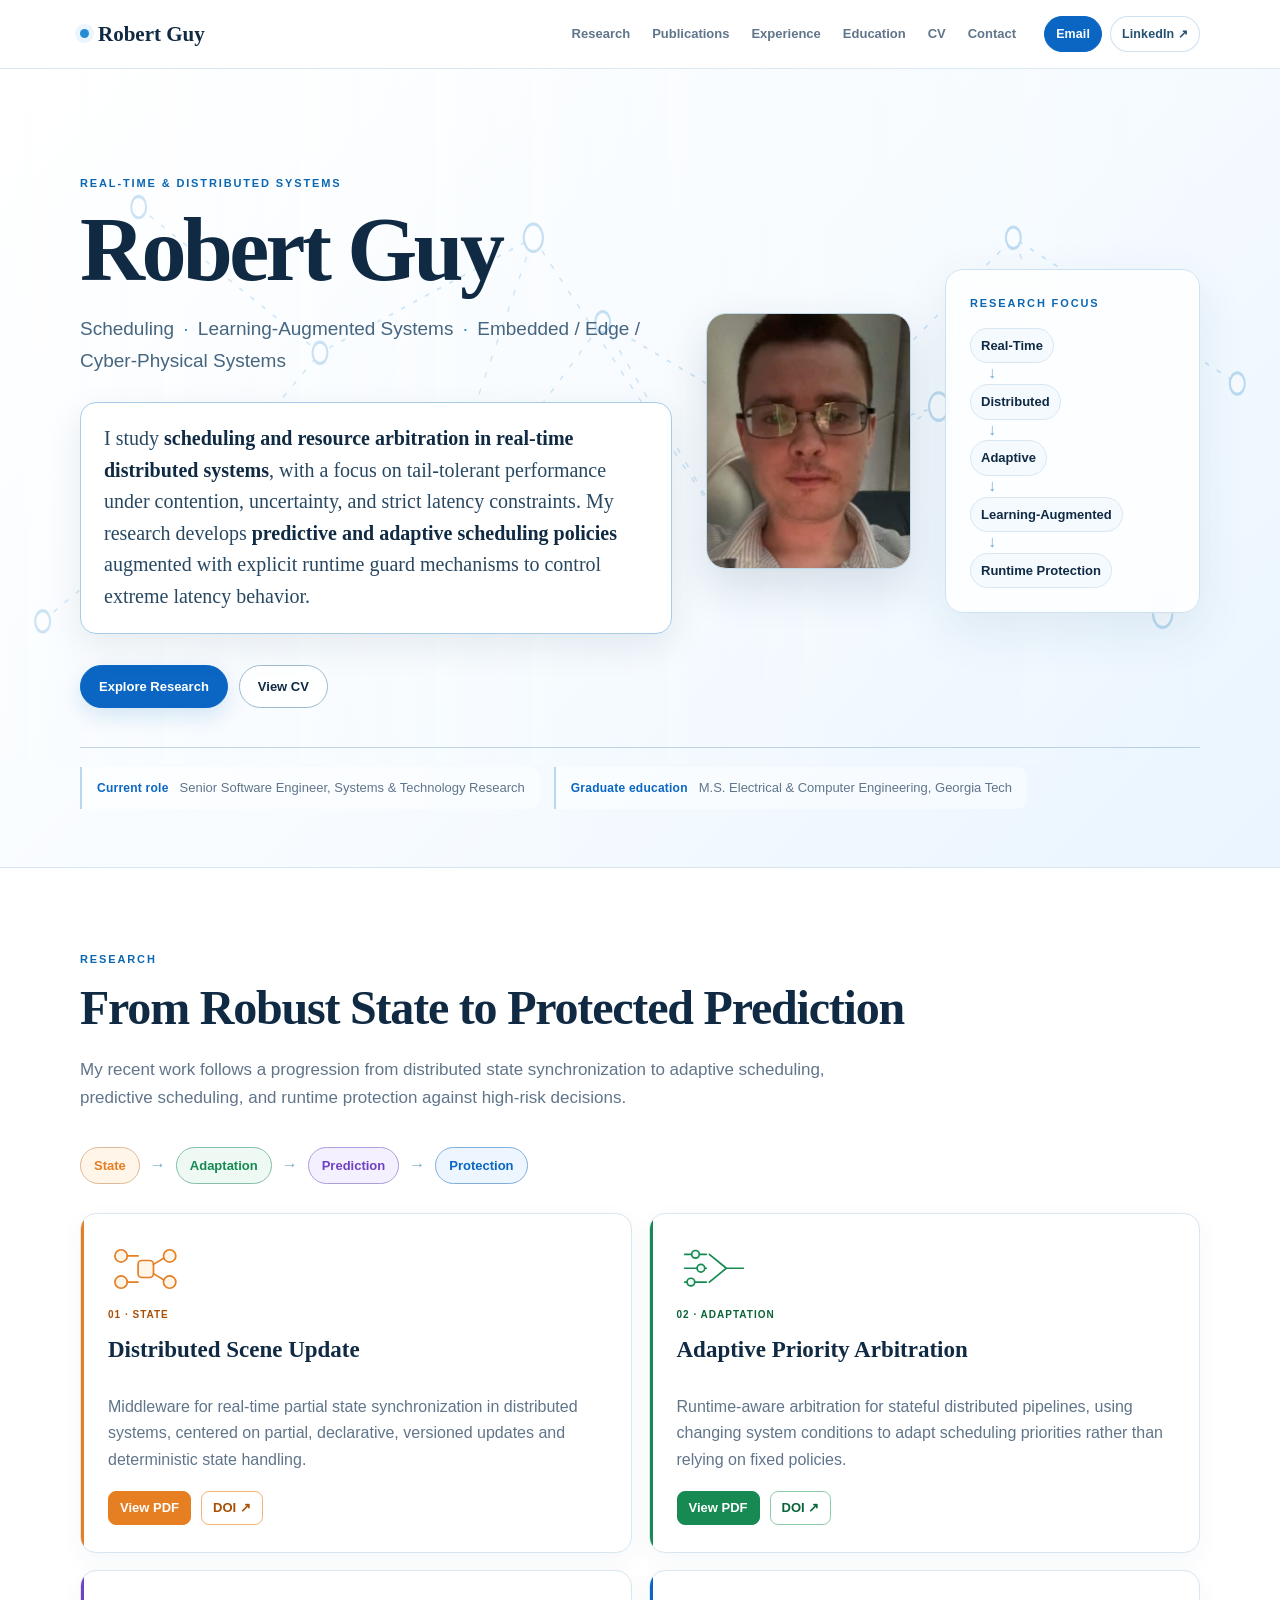
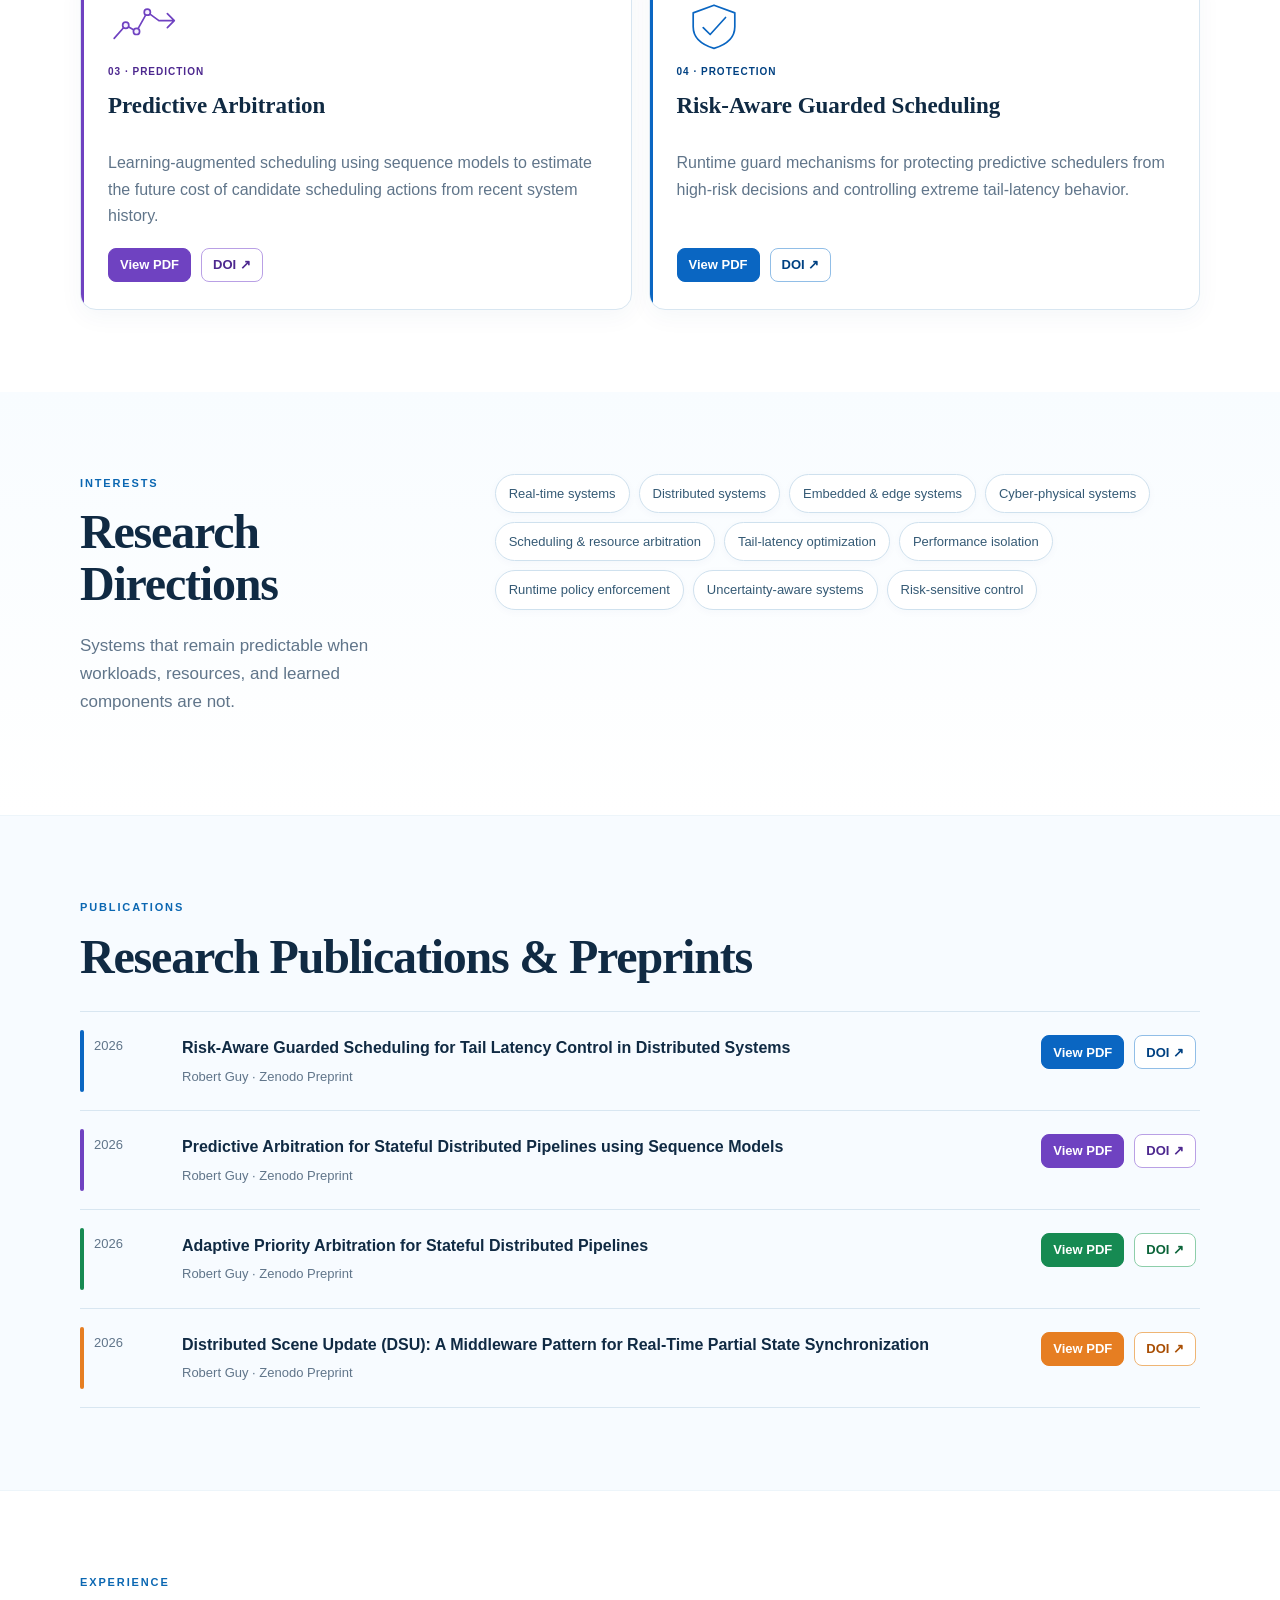
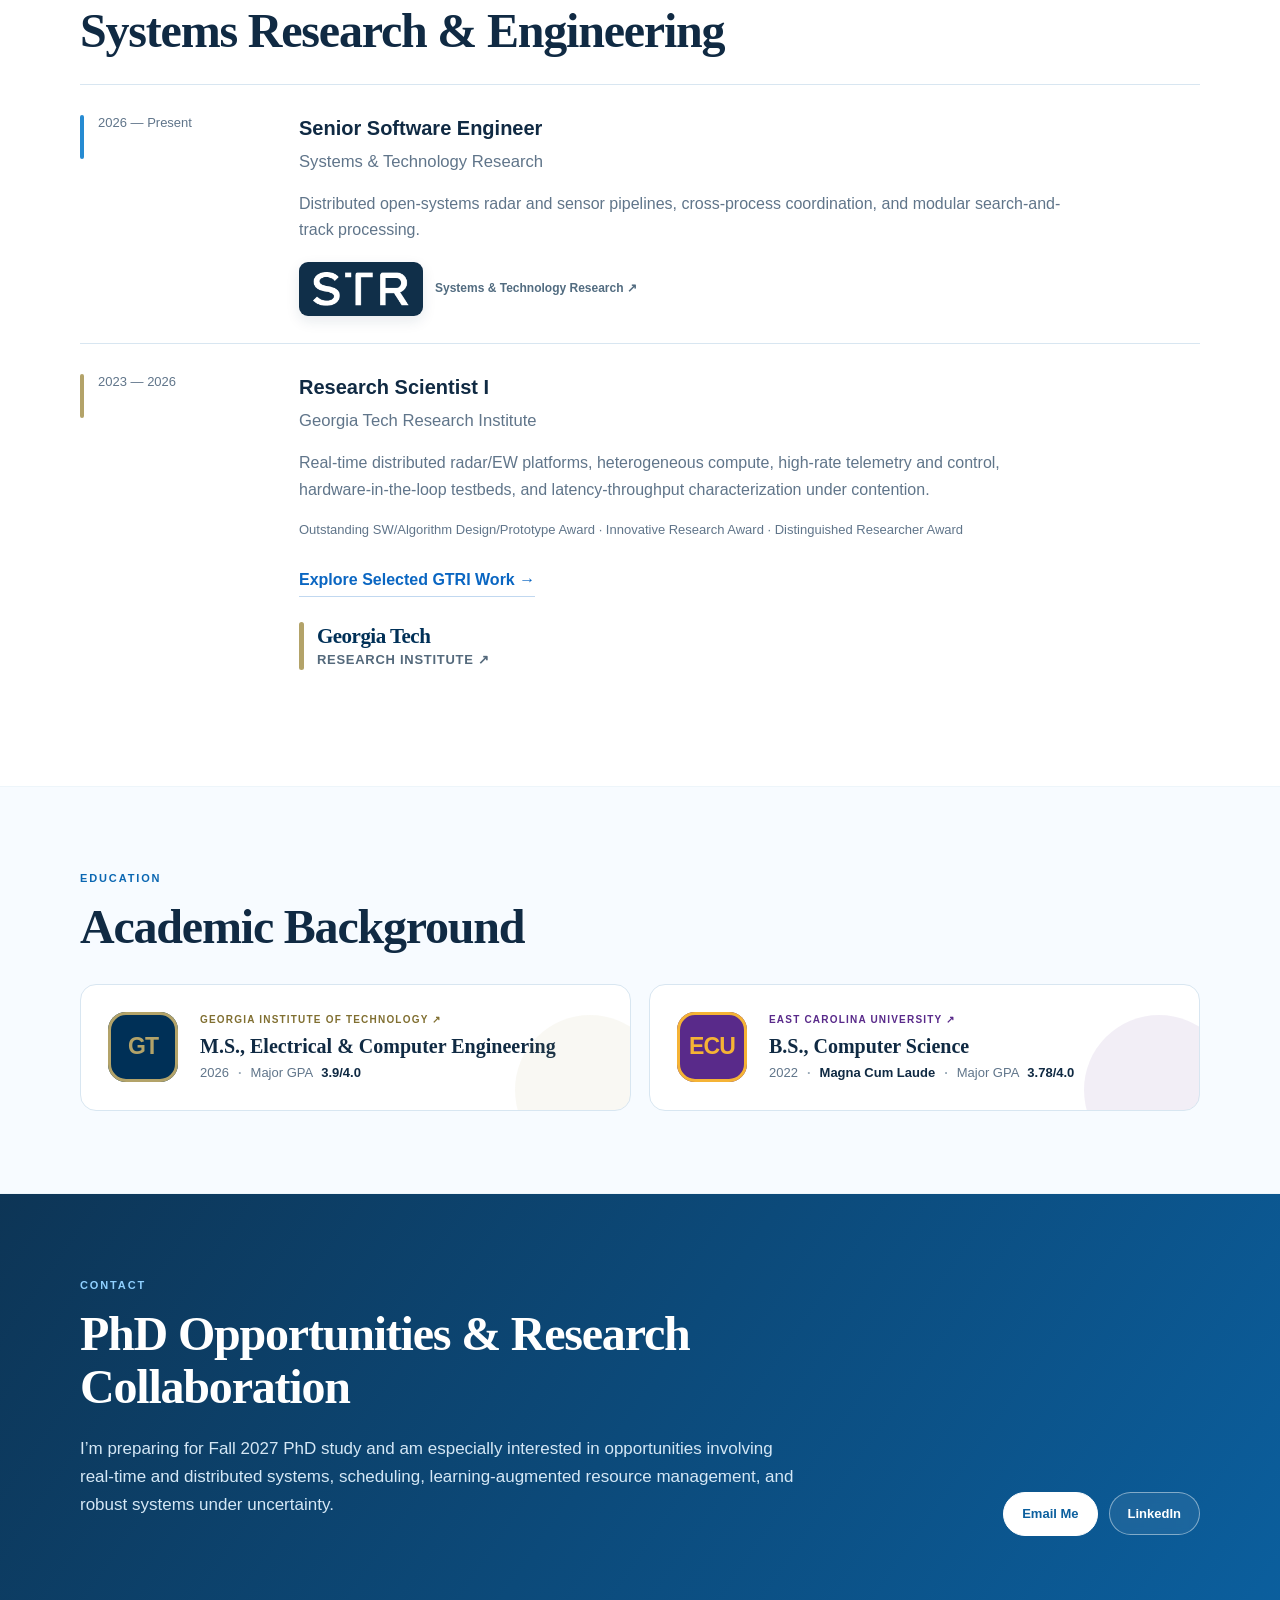
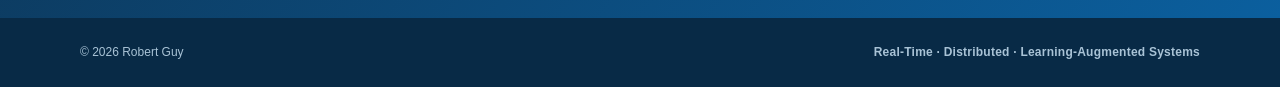
==== commit 00ba5a2a: "Include detailed GTRI page." ====
--- a/index.html
+++ b/index.html
@@ -7,7 +7,7 @@
 <meta content="Robert Guy — research in real-time and distributed systems, scheduling, learning-augmented systems, and tail-latency control." name="description"/>
 <meta content="#0b4f8a" name="theme-color"/>
 <title>Robert Guy | Real-Time &amp; Distributed Systems</title>
-<link href="styles.css?v=9" rel="stylesheet"/>
+<link href="styles.css?v=10" rel="stylesheet"/>
 </head>
 <body>
 <header class="site-header">
@@ -16,6 +16,7 @@
 <nav aria-label="Primary navigation">
 <a href="#research">Research</a><a href="#publications">Publications</a><a href="#experience">Experience</a><a href="#education">Education</a><a href="Robert_Guy_CV.pdf">CV</a><a href="#contact">Contact</a>
 </nav>
+<div class="quick-contact" aria-label="Quick contact"><a class="quick-email" href="mailto:rob.guy96@gmail.com">Email</a><a href="https://www.linkedin.com/in/guyr18" target="_blank" rel="noopener noreferrer">LinkedIn ↗</a></div>
 </div>
 </header>
 <main id="top">
@@ -81,7 +82,7 @@
 <p class="eyebrow">EXPERIENCE</p><h2>Systems Research &amp; Engineering</h2>
 <div class="timeline">
 <article><div class="when">2026 — Present</div><div><h3>Senior Software Engineer <small>Systems &amp; Technology Research</small></h3><p>Distributed open-systems radar and sensor pipelines, cross-process coordination, and modular search-and-track processing.</p><a class="company-logo company-link str-official" href="https://str.us/" target="_blank" rel="noopener noreferrer" aria-label="Systems &amp; Technology Research website"><span class="str-logo-plate"><img src="assets/str-logo.png" alt="STR"/></span><span class="company-link-label">Systems &amp; Technology Research ↗</span></a></div></article>
-<article class="gt-line"><div class="when">2023 — 2026</div><div><h3>Research Scientist I <small>Georgia Tech Research Institute</small></h3><p>Real-time distributed radar/EW platforms, heterogeneous compute, high-rate telemetry and control, hardware-in-the-loop testbeds, and latency-throughput characterization under contention.</p><p class="awards">Outstanding SW/Algorithm Design/Prototype Award · Innovative Research Award · Distinguished Researcher Award</p><a class="gtri-lockup company-link" href="https://gtri.gatech.edu/" target="_blank" rel="noopener noreferrer" aria-label="Georgia Tech Research Institute website"><span class="gtri-rule"></span><div><strong>Georgia Tech</strong><span>Research Institute ↗</span></div></a></div></article>
+<article class="gt-line"><div class="when">2023 — 2026</div><div><h3>Research Scientist I <small>Georgia Tech Research Institute</small></h3><p>Real-time distributed radar/EW platforms, heterogeneous compute, high-rate telemetry and control, hardware-in-the-loop testbeds, and latency-throughput characterization under contention.</p><p class="awards">Outstanding SW/Algorithm Design/Prototype Award · Innovative Research Award · Distinguished Researcher Award</p><a class="gtri-more" href="gtri.html">Explore Selected GTRI Work →</a><a class="gtri-lockup company-link" href="https://gtri.gatech.edu/" target="_blank" rel="noopener noreferrer" aria-label="Georgia Tech Research Institute website"><span class="gtri-rule"></span><div><strong>Georgia Tech</strong><span>Research Institute ↗</span></div></a></div></article>
 </div></div></section>
 <section class="section education-section" id="education"><div class="wrap">
 <p class="eyebrow">EDUCATION</p><h2>Academic Background</h2>
--- a/styles.css
+++ b/styles.css
@@ -199,3 +199,46 @@
 .school-kicker a:hover{text-decoration:underline;text-underline-offset:3px}
 @media(max-width:980px){.hero{grid-template-columns:minmax(0,1fr) 190px}.focus-card{display:none}.hero-portrait{justify-self:end;width:190px}}
 @media(max-width:760px){.hero{grid-template-columns:1fr}.hero-portrait{grid-row:1;justify-self:start;width:150px}.hero-copy{grid-row:2}.meta{grid-row:3}.hero-portrait img{border-radius:17px}.company-link-label{display:none}}
+
+/* v10: quick contact + GTRI detail page */
+.nav { gap: 18px; }
+.nav nav { margin-left: auto; }
+.quick-contact { display:flex; align-items:center; gap:8px; margin-left:10px; }
+.quick-contact a { display:inline-flex; align-items:center; justify-content:center; min-height:34px; padding:7px 11px; border:1px solid rgba(10,102,194,.20); border-radius:999px; background:#fff; color:#24516f; font-size:.78rem; font-weight:800; text-decoration:none; letter-spacing:.01em; transition:transform .16s ease, border-color .16s ease, background .16s ease, color .16s ease; }
+.quick-contact a:hover,.quick-contact a:focus-visible { transform:translateY(-1px); border-color:#0a66c2; background:#eef7ff; color:#0a66c2; }
+.quick-contact .quick-email { background:#0a66c2; color:#fff; border-color:#0a66c2; }
+.quick-contact .quick-email:hover,.quick-contact .quick-email:focus-visible { background:#004182; color:#fff; border-color:#004182; }
+.gtri-more { display:inline-flex; margin-top:14px; align-items:center; gap:7px; font-weight:850; color:#0a66c2; text-decoration:none; border-bottom:1px solid rgba(10,102,194,.25); padding-bottom:2px; }
+.gtri-more:hover,.gtri-more:focus-visible { color:#004182; border-color:#004182; }
+
+.detail-hero { padding:82px 0 58px; background:linear-gradient(135deg,#f5faff 0%,#fff 62%,#fff9ed 100%); border-bottom:1px solid #dbe7ef; }
+.detail-hero .back-link { display:inline-flex; margin-bottom:22px; color:#0a66c2; font-weight:800; text-decoration:none; }
+.detail-hero h1 { max-width:860px; margin:0 0 14px; font-size:clamp(2.5rem,5vw,4.6rem); line-height:.98; }
+.detail-hero .detail-subtitle { font-size:1.15rem; color:#456276; margin:0 0 24px; }
+.detail-hero .detail-lede { max-width:820px; font-size:1.08rem; line-height:1.75; color:#304c60; }
+.detail-tags { display:flex; flex-wrap:wrap; gap:9px; margin-top:25px; }
+.detail-tags span { border:1px solid #cfe0eb; background:#fff; border-radius:999px; padding:8px 12px; font-size:.82rem; font-weight:750; color:#395b70; }
+.detail-grid { display:grid; grid-template-columns:repeat(2,minmax(0,1fr)); gap:18px; margin-top:28px; }
+.detail-card { background:#fff; border:1px solid #dce7ee; border-radius:18px; padding:25px; box-shadow:0 8px 28px rgba(25,63,86,.05); }
+.detail-card h3 { margin:0 0 10px; font-size:1.18rem; }
+.detail-card p { margin:0; color:#516a7a; line-height:1.65; }
+.coverage-grid { display:grid; grid-template-columns:repeat(3,minmax(0,1fr)); gap:18px; margin-top:28px; }
+.coverage-card { display:flex; flex-direction:column; min-height:330px; background:#fff; border:1px solid #dce7ee; border-radius:18px; padding:23px; box-shadow:0 8px 28px rgba(25,63,86,.05); }
+.coverage-card .source { display:inline-flex; align-self:flex-start; border-radius:999px; padding:6px 9px; margin-bottom:17px; background:#edf6fc; color:#0a66c2; font-size:.72rem; font-weight:900; letter-spacing:.07em; text-transform:uppercase; }
+.coverage-card h3 { margin:0 0 10px; font-size:1.18rem; line-height:1.28; }
+.coverage-card .date { margin:0 0 14px; font-size:.8rem; font-weight:800; color:#7890a0; }
+.coverage-card p { color:#526c7d; line-height:1.62; margin:0 0 18px; }
+.coverage-card a { margin-top:auto; align-self:flex-start; color:#0a66c2; font-weight:850; text-decoration:none; }
+.coverage-card a:hover,.coverage-card a:focus-visible { color:#004182; text-decoration:underline; }
+.context-note { margin-top:22px; padding:17px 19px; border-left:4px solid #b3a369; background:#fffaf0; color:#5f5a48; border-radius:0 12px 12px 0; line-height:1.6; }
+.award-grid { display:grid; grid-template-columns:repeat(3,minmax(0,1fr)); gap:14px; margin-top:24px; }
+.award-card { border:1px solid #e4dfcd; border-radius:16px; padding:19px; background:linear-gradient(145deg,#fff,#fffaf0); }
+.award-card strong { display:block; color:#253f51; line-height:1.35; }
+.gtri-cta { display:flex; justify-content:space-between; gap:22px; align-items:center; border-radius:22px; padding:30px; background:linear-gradient(135deg,#083b67,#0a66c2); color:#fff; }
+.gtri-cta h2 { margin:0 0 7px; color:#fff; }
+.gtri-cta p { margin:0; color:rgba(255,255,255,.84); }
+.gtri-cta .actions { flex-shrink:0; }
+.gtri-cta .button.ghost { color:#fff; border-color:rgba(255,255,255,.55); }
+.gtri-cta .button.ghost:hover { background:#fff; color:#0a66c2; }
+@media (max-width: 1040px) { .quick-contact { display:none; } .coverage-grid { grid-template-columns:1fr; } .coverage-card { min-height:0; } }
+@media (max-width: 760px) { .detail-grid,.award-grid { grid-template-columns:1fr; } .detail-hero { padding:56px 0 40px; } .gtri-cta { align-items:flex-start; flex-direction:column; } }
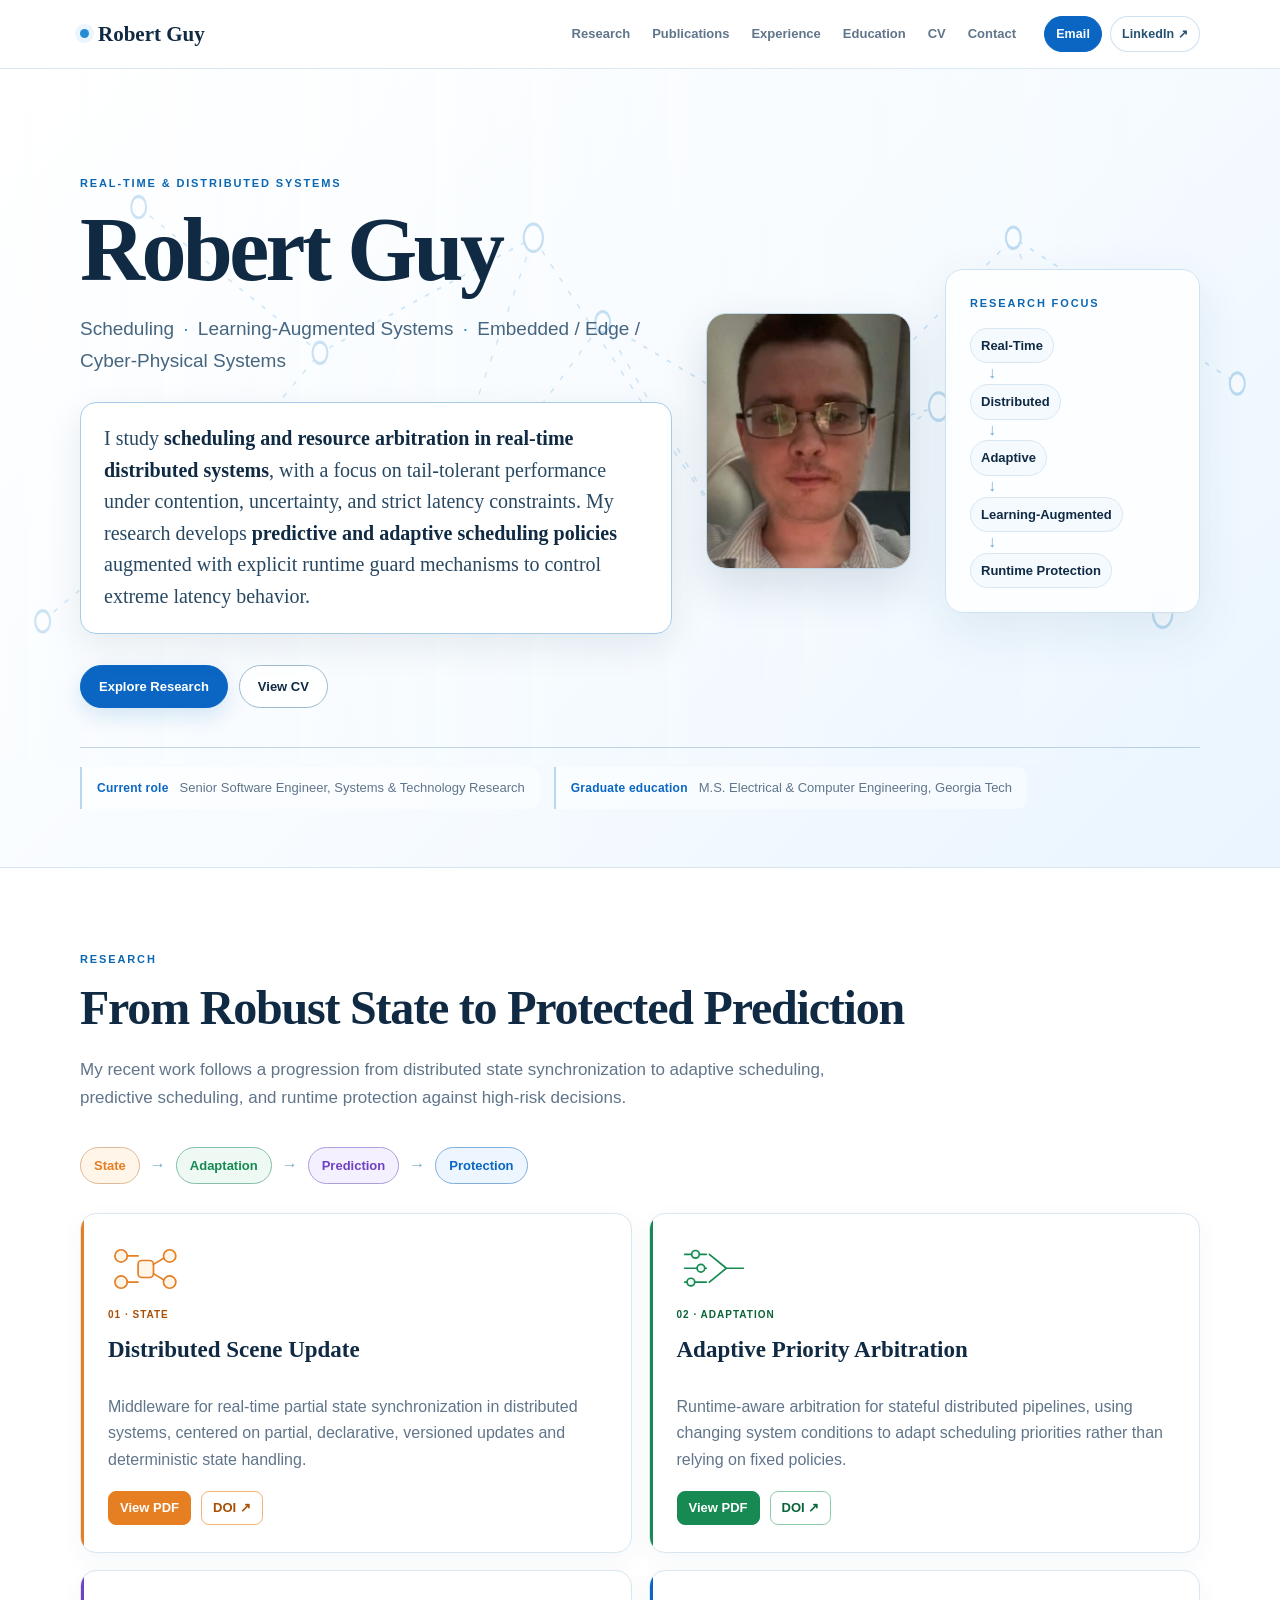
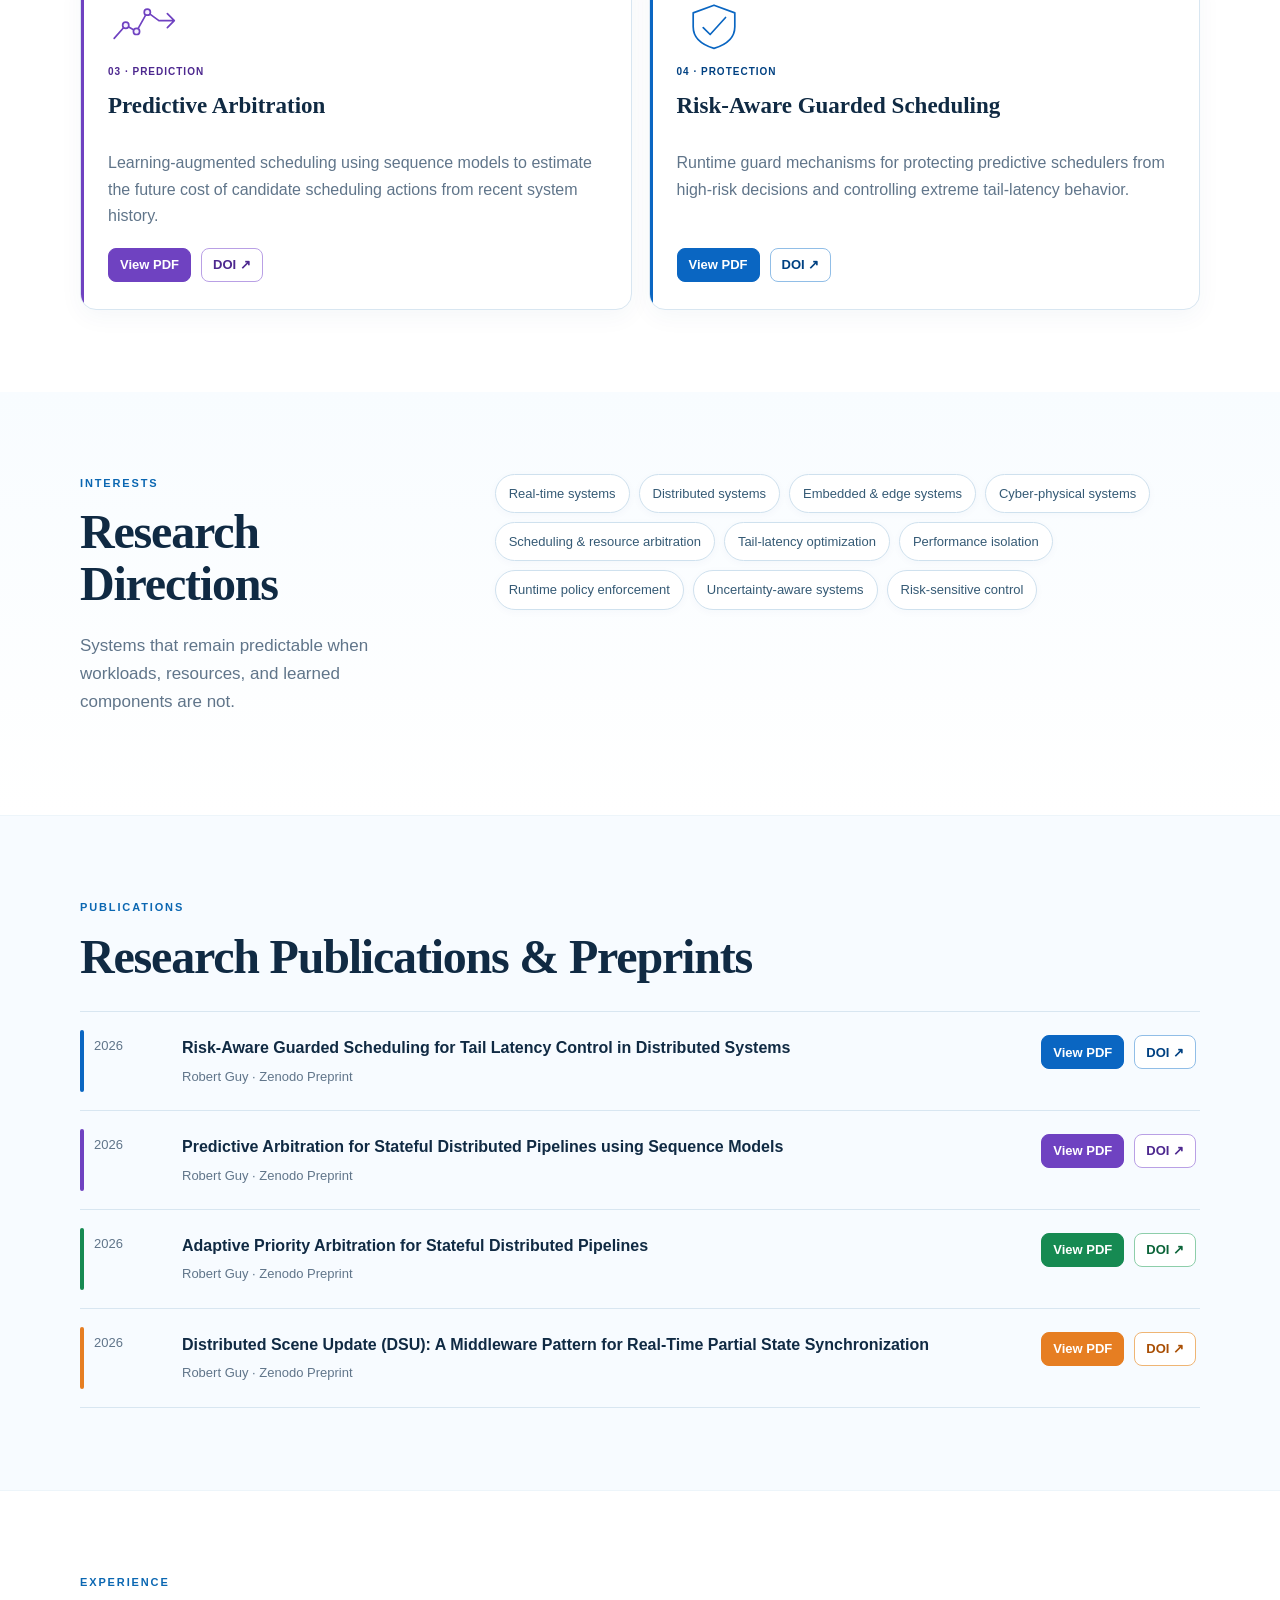
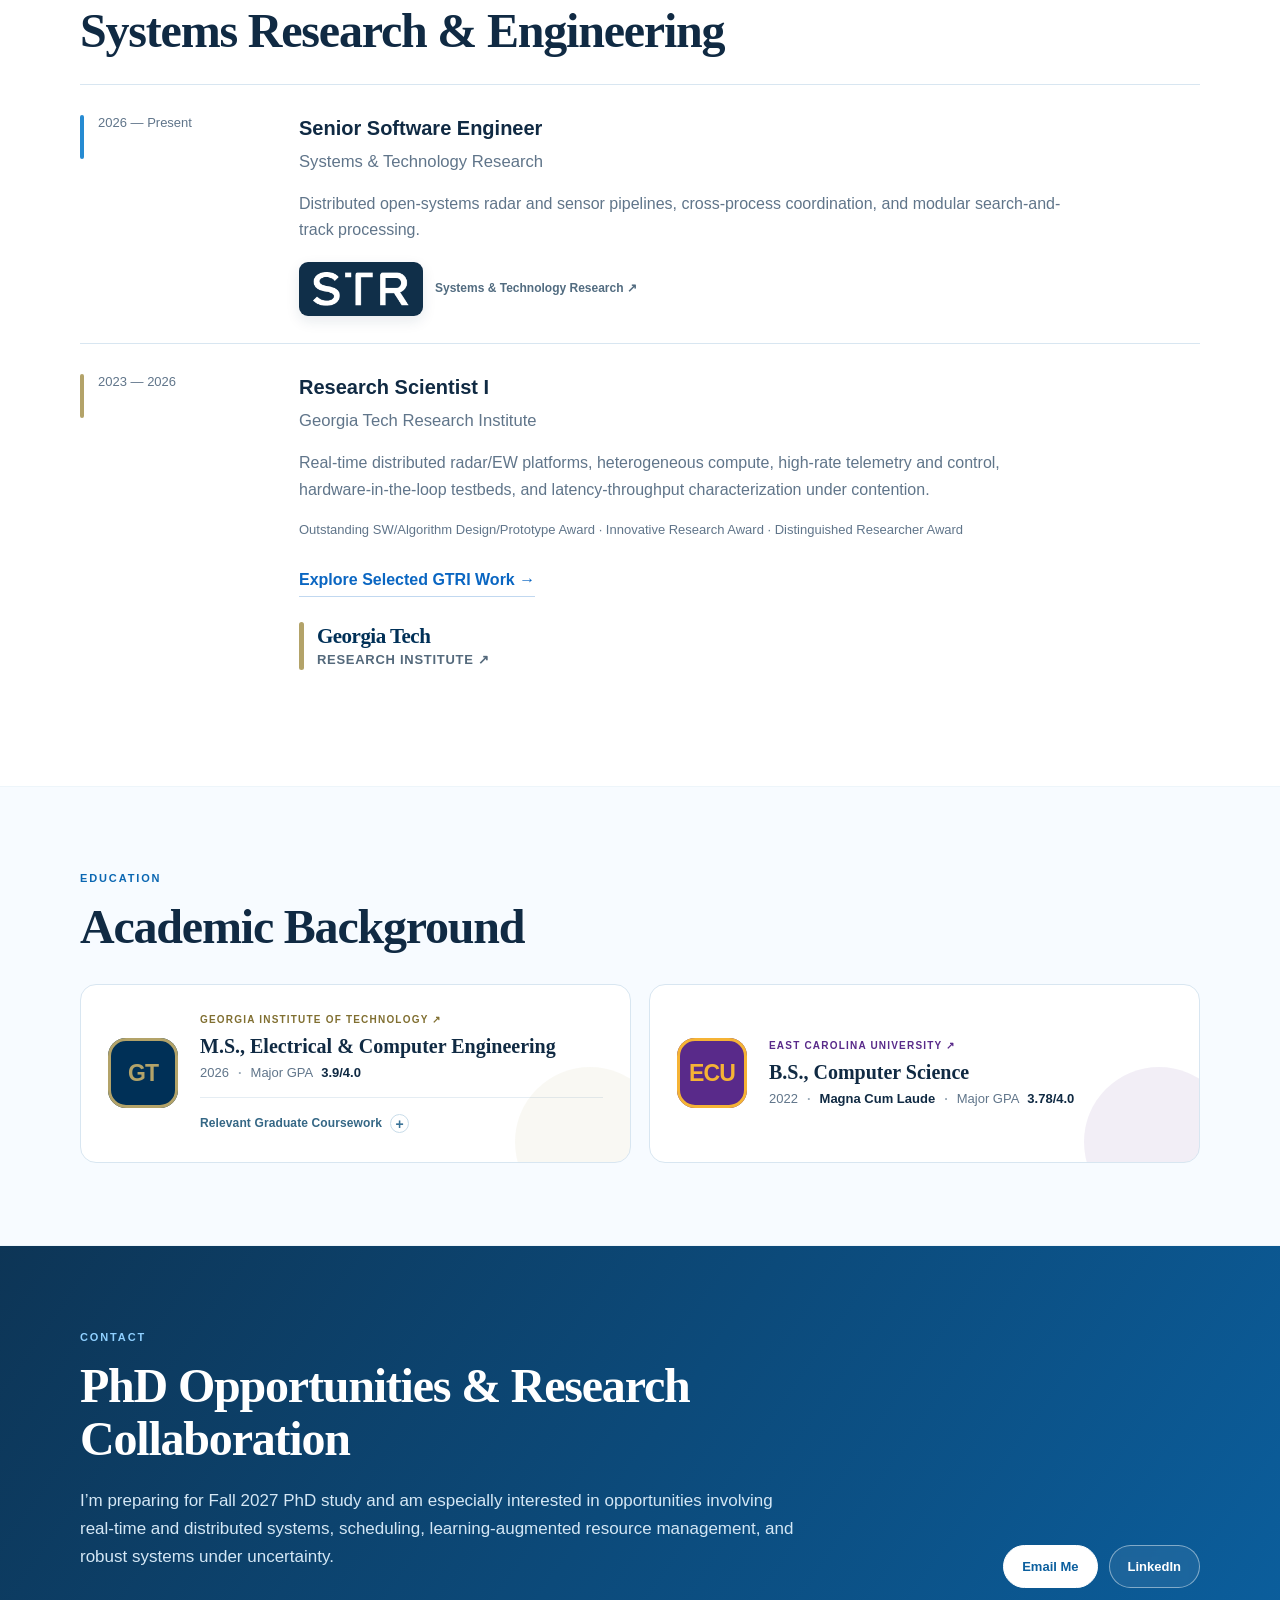
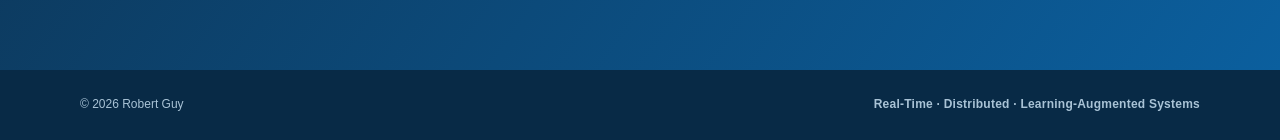
==== commit 2779088b: "More updates." ====
--- a/index.html
+++ b/index.html
@@ -7,7 +7,7 @@
 <meta content="Robert Guy — research in real-time and distributed systems, scheduling, learning-augmented systems, and tail-latency control." name="description"/>
 <meta content="#0b4f8a" name="theme-color"/>
 <title>Robert Guy | Real-Time &amp; Distributed Systems</title>
-<link href="styles.css?v=10" rel="stylesheet"/>
+<link href="styles.css?v=12" rel="stylesheet"/>
 </head>
 <body>
 <header class="site-header">
@@ -16,7 +16,7 @@
 <nav aria-label="Primary navigation">
 <a href="#research">Research</a><a href="#publications">Publications</a><a href="#experience">Experience</a><a href="#education">Education</a><a href="Robert_Guy_CV.pdf">CV</a><a href="#contact">Contact</a>
 </nav>
-<div class="quick-contact" aria-label="Quick contact"><a class="quick-email" href="mailto:rob.guy96@gmail.com">Email</a><a href="https://www.linkedin.com/in/guyr18" target="_blank" rel="noopener noreferrer">LinkedIn ↗</a></div>
+<div class="quick-contact" aria-label="Quick contact"><a class="quick-email" href="mailto:rob.guy96@gmail.com" title="Email Robert">Email</a><a href="https://www.linkedin.com/in/guyr18" target="_blank" rel="noopener noreferrer" title="View Robert Guy on LinkedIn">LinkedIn ↗</a></div>
 </div>
 </header>
 <main id="top">
@@ -38,7 +38,7 @@
 <div class="hero-portrait"><img src="assets/robert-guy-headshot.jpg" alt="Portrait of Robert Guy"/></div>
 <aside aria-label="Research focus" class="focus-card">
 <p class="mini-label">RESEARCH FOCUS</p>
-<div class="focus-flow"><span>Real-Time</span><b>↓</b><span>Distributed</span><b>↓</b><span>Adaptive</span><b>↓</b><span>Learning-Augmented</span><b>↓</b><span>Runtime Protection</span></div>
+<div class="focus-flow"><span tabindex="0" title="Systems with explicit timing, latency, or deadline constraints">Real-Time</span><b>↓</b><span tabindex="0" title="Coordinated computation across networked components">Distributed</span><b>↓</b><span tabindex="0" title="Scheduling policies that respond to changing runtime conditions">Adaptive</span><b>↓</b><span tabindex="0" title="Learned models augment scheduling and resource-management decisions">Learning-Augmented</span><b>↓</b><span tabindex="0" title="Explicit runtime guards protect against high-risk decisions and extreme tail latency">Runtime Protection</span></div>
 </aside>
 <div class="meta"><div class="meta-item"><span><b>Current role</b>Senior Software Engineer, Systems &amp; Technology Research</span></div><div class="meta-item"><span><b>Graduate education</b>M.S. Electrical &amp; Computer Engineering, Georgia Tech</span></div></div>
 </section>
@@ -87,7 +87,7 @@
 <section class="section education-section" id="education"><div class="wrap">
 <p class="eyebrow">EDUCATION</p><h2>Academic Background</h2>
 <div class="education-cards">
-<article class="school-card gt"><a class="school-mark school-link" href="https://www.gatech.edu/" target="_blank" rel="noopener noreferrer" aria-label="Georgia Institute of Technology website">GT</a><div><p class="school-kicker"><a href="https://www.gatech.edu/" target="_blank" rel="noopener noreferrer">GEORGIA INSTITUTE OF TECHNOLOGY ↗</a></p><h3>M.S., Electrical &amp; Computer Engineering</h3><div class="school-meta"><span>2026</span><span class="meta-sep" aria-hidden="true">·</span><span>Major GPA</span><strong>3.9/4.0</strong></div></div></article>
+<article class="school-card gt"><a class="school-mark school-link" href="https://www.gatech.edu/" target="_blank" rel="noopener noreferrer" aria-label="Georgia Institute of Technology website">GT</a><div class="school-content"><p class="school-kicker"><a href="https://www.gatech.edu/" target="_blank" rel="noopener noreferrer">GEORGIA INSTITUTE OF TECHNOLOGY ↗</a></p><h3>M.S., Electrical &amp; Computer Engineering</h3><div class="school-meta"><span>2026</span><span class="meta-sep" aria-hidden="true">·</span><span>Major GPA</span><strong>3.9/4.0</strong></div><details class="coursework"><summary>Relevant Graduate Coursework <span aria-hidden="true">+</span></summary><div class="course-list"><span>Fundamentals of Radar Signal Processing</span><span>Fourier Analysis</span><span>Probabilistic Graphical Models in Machine Learning</span><span>Advanced Programming Techniques</span><span>Computer Network Security</span><span>Statistical Methods</span></div></details></div></article>
 <article class="school-card ecu"><a class="school-mark school-link" href="https://www.ecu.edu/" target="_blank" rel="noopener noreferrer" aria-label="East Carolina University website">ECU</a><div><p class="school-kicker"><a href="https://www.ecu.edu/" target="_blank" rel="noopener noreferrer">EAST CAROLINA UNIVERSITY ↗</a></p><h3>B.S., Computer Science</h3><div class="school-meta"><span>2022</span><span class="meta-sep" aria-hidden="true">·</span><strong>Magna Cum Laude</strong><span class="meta-sep" aria-hidden="true">·</span><span>Major GPA</span><strong>3.78/4.0</strong></div></div></article>
 </div>
 </div></section>
--- a/styles.css
+++ b/styles.css
@@ -242,3 +242,25 @@
 .gtri-cta .button.ghost:hover { background:#fff; color:#0a66c2; }
 @media (max-width: 1040px) { .quick-contact { display:none; } .coverage-grid { grid-template-columns:1fr; } .coverage-card { min-height:0; } }
 @media (max-width: 760px) { .detail-grid,.award-grid { grid-template-columns:1fr; } .detail-hero { padding:56px 0 40px; } .gtri-cta { align-items:flex-start; flex-direction:column; } }
+
+/* v11 interaction and accessibility polish */
+.focus-flow span[tabindex]{cursor:help;transition:transform .16s ease,border-color .16s ease,background .16s ease,box-shadow .16s ease}
+.focus-flow span[tabindex]:hover,.focus-flow span[tabindex]:focus-visible{transform:translateX(2px);border-color:#8bbfe5;background:#fff;box-shadow:0 5px 14px rgba(25,76,112,.08);outline:none}
+.gtri-cta .button.primary{background:#fff;color:#07558f;border-color:#fff;box-shadow:none}
+.gtri-cta .button.primary:hover,.gtri-cta .button.primary:focus-visible{background:#eaf5ff;color:#064b7e;border-color:#eaf5ff}
+.gtri-cta .button.gtri-linkedin{background:#0a66c2;color:#fff;border:2px solid #fff;box-shadow:none}
+.gtri-cta .button.gtri-linkedin:hover,.gtri-cta .button.gtri-linkedin:focus-visible{background:#004182;color:#fff;border-color:#fff}
+.quick-contact a:focus-visible,.button:focus-visible,.trajectory span:focus-visible,.chips span:focus-visible{outline:3px solid rgba(10,102,194,.24);outline-offset:3px}
+
+/* v12: curated Georgia Tech graduate coursework */
+.school-content{min-width:0;flex:1}
+.coursework{margin-top:14px;border-top:1px solid #e5edf3;padding-top:11px}
+.coursework summary{list-style:none;display:inline-flex;align-items:center;gap:8px;cursor:pointer;color:#356785;font-size:12px;font-weight:850;letter-spacing:.01em;user-select:none}
+.coursework summary::-webkit-details-marker{display:none}
+.coursework summary span{display:inline-grid;place-items:center;width:19px;height:19px;border:1px solid #c8dce9;border-radius:50%;color:#3b7397;font-size:14px;line-height:1;transition:transform .18s ease,background .18s ease}
+.coursework summary:hover{color:#0a66c2}
+.coursework summary:hover span{background:#eef7fd;border-color:#9bc9e7}
+.coursework[open] summary span{transform:rotate(45deg)}
+.course-list{display:grid;grid-template-columns:repeat(2,minmax(0,1fr));gap:7px 12px;margin-top:12px}
+.course-list span{display:block!important;padding:7px 9px;border:1px solid #dce9f1;border-radius:9px;background:#f8fbfd;color:#49677c!important;font-size:11px!important;line-height:1.3;white-space:normal!important}
+@media(max-width:760px){.course-list{grid-template-columns:1fr}.coursework{margin-top:12px}}
